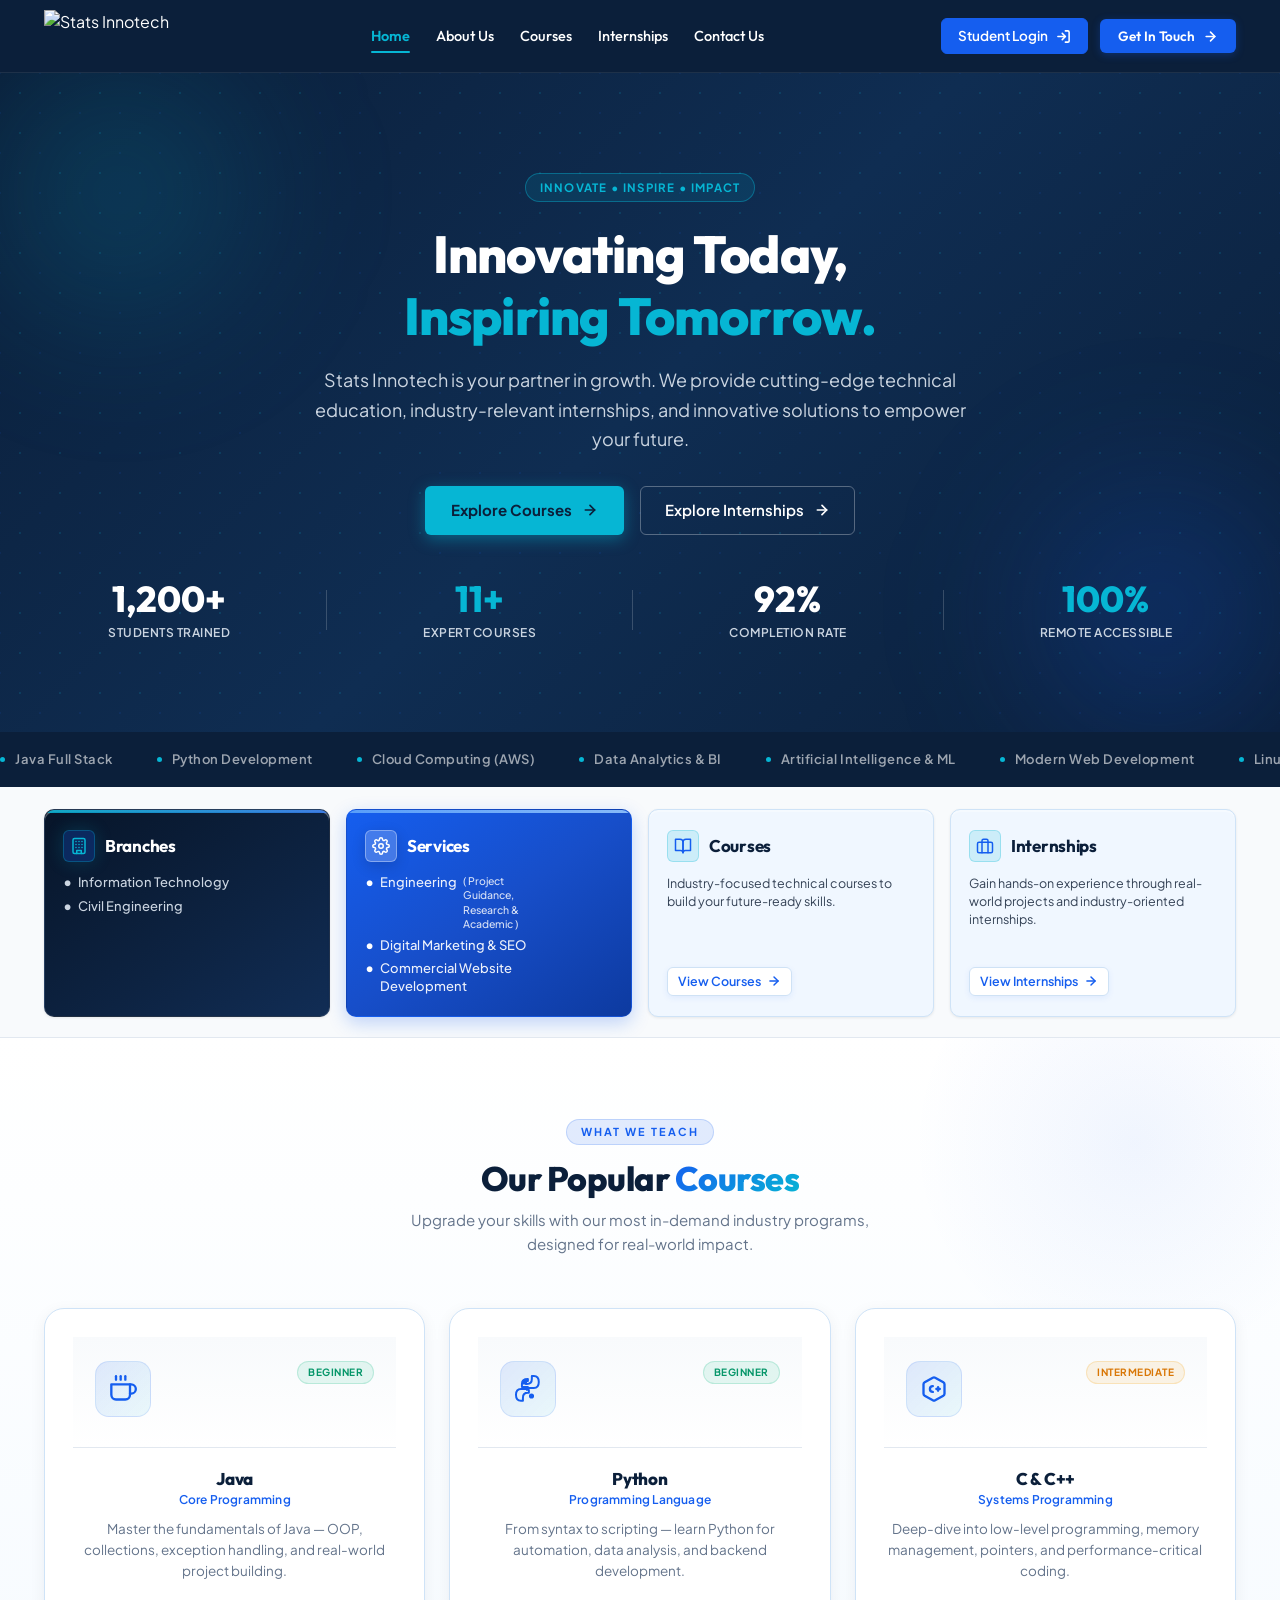
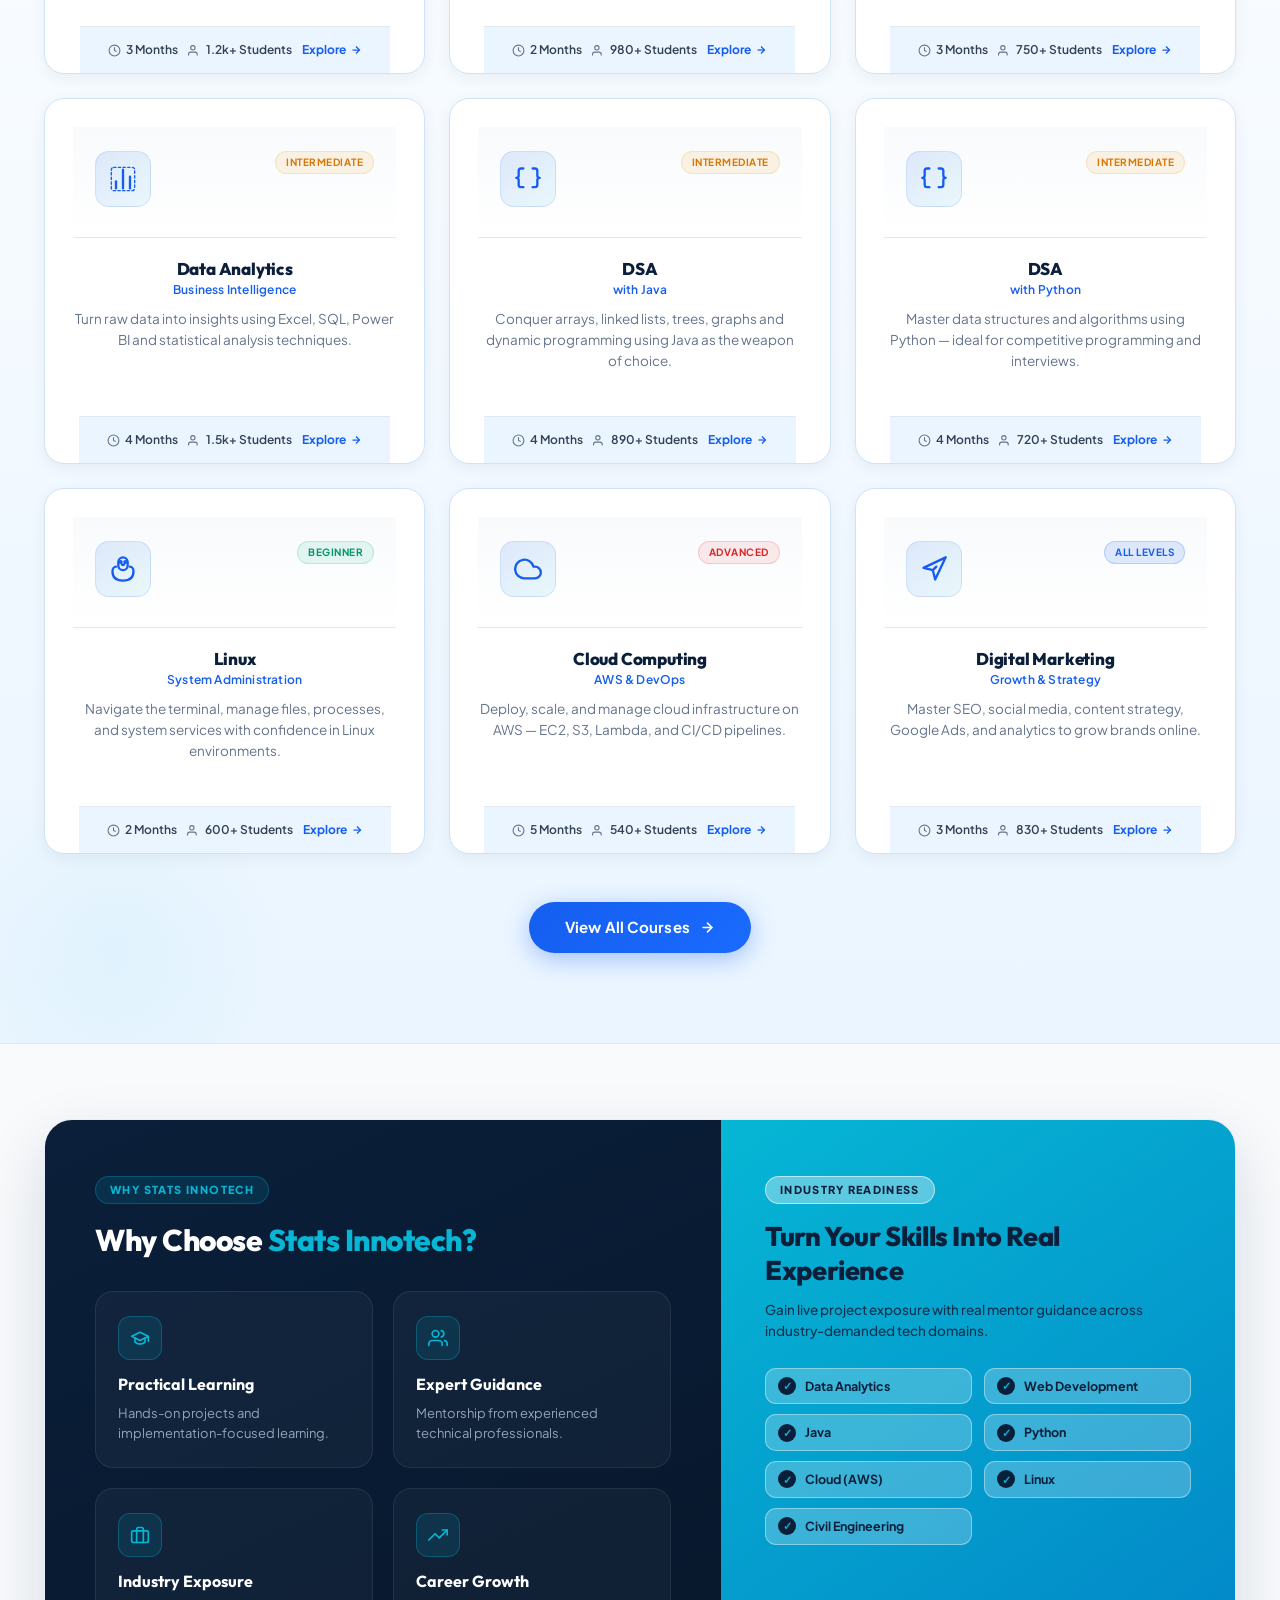
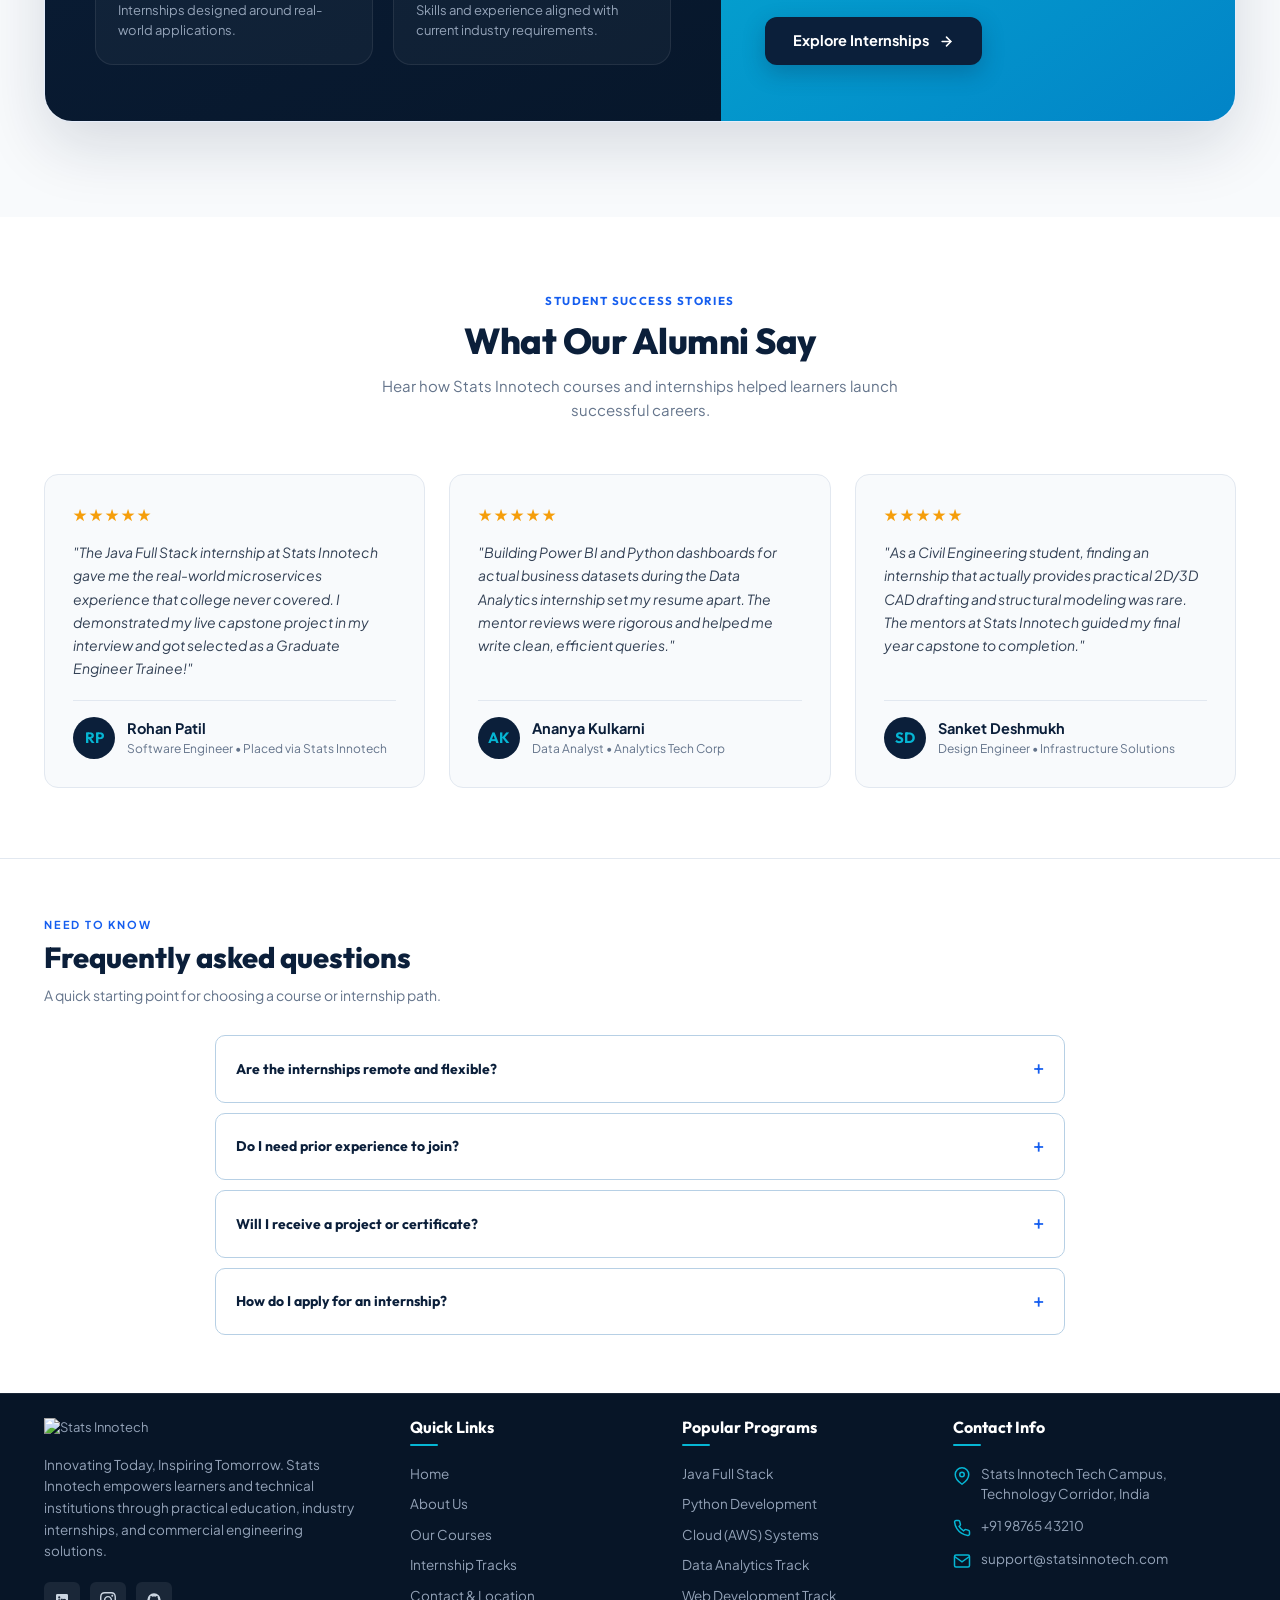
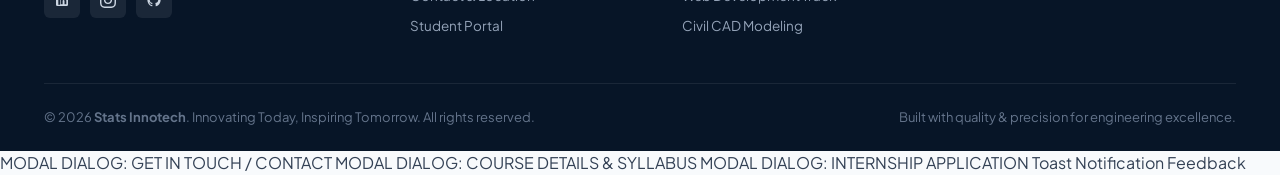
==== Index.html @ 476e39b8 "feat: enhance mobile compatibility, fluid typography, and responsive layout across all pages" ====
<!DOCTYPE html>
<html lang="en">

<head>
  <meta charset="UTF-8">
  <meta name="viewport" content="width=device-width, initial-scale=1.0">
  <title>Stats Innotech</title>
  <link href="https://fonts.googleapis.com" rel="preconnect" />
  <link crossorigin="" href="https://fonts.gstatic.com" rel="preconnect" />
  <link
    href="https://fonts.googleapis.com/css2?family=Outfit:wght@400;500;600;700;800&amp;family=Plus+Jakarta+Sans:wght@400;500;600;700&amp;display=swap"
    rel="stylesheet" />
  <link rel="stylesheet" href="styles.css" />
  <style>
    /* ==========================================================================
   STATS INNOTECH - DESIGN SYSTEM & STYLESHEET
   Brand Colors:
     - Navy: #0B1F3A
     - Primary Blue: #155EEF
     - Electric Cyan: #06B6D4
     - White / Ice: #FFFFFF / #EAF5FF
     - Slate: #334155 / #64748B / #94A3B8
   ========================================================================== */

    :root {
      --navy-primary: #0B1F3A;
      --navy-dark: #071527;
      --navy-light: #11294a;
      --navy-card: #0e2444;
      --blue-primary: #155EEF;
      --blue-hover: #104ecc;
      --blue-subtle: rgba(21, 94, 239, 0.12);
      --cyan-primary: #06B6D4;
      --cyan-glow: rgba(6, 182, 212, 0.35);
      --cyan-subtle: rgba(6, 182, 212, 0.1);
      --ice-bg: #EAF5FF;
      --ice-card: #F0F7FF;
      --ice-border: #CFE3F7;
      --white: #FFFFFF;
      --slate-dark: #334155;
      --slate-muted: #64748B;
      --slate-light: #94A3B8;
      --border-light: #E2E8F0;
      --radius-sm: 6px;
      --radius-md: 10px;
      --radius-lg: 14px;
      --radius-xl: 20px;
      --radius-pill: 9999px;
      --font-main: 'Outfit', -apple-system, BlinkMacSystemFont, 'Segoe UI', Roboto, sans-serif;
      --font-body: 'Plus Jakarta Sans', -apple-system, BlinkMacSystemFont, 'Segoe UI', Roboto, sans-serif;
      --transition-fast: 0.2s ease;
      --transition-normal: 0.3s cubic-bezier(0.4, 0, 0.2, 1);
      --shadow-sm: 0 1px 3px rgba(0, 0, 0, 0.08);
      --shadow-md: 0 4px 12px rgba(11, 31, 58, 0.08);
      --shadow-lg: 0 10px 25px -5px rgba(11, 31, 58, 0.12);
      --shadow-glow: 0 0 25px rgba(6, 182, 212, 0.25);
    }

    /* Reset & Base Setup */
    *,
    *::before,
    *::after {
      box-sizing: border-box;
      margin: 0;
      padding: 0;
    }

    html {
      scroll-behavior: smooth;
      font-size: 16px;
      overflow-x: clip;
      width: 100%;
      max-width: 100vw;
    }

    body {
      font-family: var(--font-body);
      background-color: #F8FAFC;
      color: var(--slate-dark);
      line-height: 1.5;
      -webkit-font-smoothing: antialiased;
      -moz-osx-font-smoothing: grayscale;
      overflow-x: clip;
      width: 100%;
      max-width: 100vw;
      -webkit-overflow-scrolling: touch;
    }

    /* Typography Utilities */
    h1,
    h2,
    h3,
    h4,
    h5,
    h6 {
      font-family: var(--font-main);
      font-weight: 700;
      color: var(--navy-primary);
      line-height: 1.2;
    }

    a {
      text-decoration: none;
      color: inherit;
      transition: var(--transition-fast);
    }

    ul {
      list-style: none;
    }

    button {
      font-family: var(--font-main);
      cursor: pointer;
      border: none;
      background: none;
      transition: var(--transition-normal);
    }

    /* Containers */
    .container {
      width: 100%;
      max-width: 1240px;
      margin: 0 auto;
      padding: 0 24px;
    }

    /* ==========================================================================
   HEADER / NAVBAR
   ========================================================================== */
    .site-header {
      position: sticky;
      top: 0;
      z-index: 1000;
      background-color: var(--navy-primary);
      border-bottom: 1px solid rgba(255, 255, 255, 0.08);
      backdrop-filter: none;
      padding: 10px 0;
      transition: var(--transition-normal);
    }

    .site-header.scrolled {
      background-color: var(--navy-primary);
      box-shadow: 0 4px 20px rgba(0, 0, 0, 0.25);
      padding: 8px 0;
    }

    .nav-container {
      display: flex;
      align-items: center;
      justify-content: space-between;
      gap: 20px;
    }

    /* Brand Logo */
    .brand-logo {
      display: flex;
      align-items: center;
      gap: 12px;
      text-decoration: none;
    }

    .brand-logo-image {
      display: block;
      width: 150px;
      height: 150px;
      max-height: 52px;
      object-fit: contain;
      object-position: left center;
      flex-shrink: 0;
    }

    `

    /* Nav Links */
    .nav-menu {
      display: flex;
      align-items: center;
      gap: 28px;
    }

    .nav-link {
      font-family: var(--font-main);
      font-size: 14.5px;
      font-weight: 500;
      color: #ffffff;
      position: relative;
      padding: 6px 0;
      transition: var(--transition-fast);
    }

    .nav-link:hover {
      color: var(--white);
    }

    .nav-link.active {
      color: var(--cyan-primary);
      font-weight: 600;
    }

    .nav-link.active::after {
      content: '';
      position: absolute;
      bottom: 0;
      left: 0;
      width: 100%;
      height: 2px;
      background: var(--cyan-primary);
      border-radius: var(--radius-pill);
    }

    /* Header CTA Button */
    .btn-header-cta {
      display: inline-flex;
      align-items: center;
      gap: 8px;
      background-color: var(--blue-primary);
      color: var(--white);
      font-size: 13.5px;
      font-weight: 600;
      padding: 8px 18px;
      border-radius: var(--radius-sm);
      transition: var(--transition-normal);
      box-shadow: 0 2px 8px rgba(21, 94, 239, 0.3);
    }

    .btn-header-cta:hover {
      background-color: var(--blue-hover);
      transform: translateY(-1px);
      box-shadow: 0 4px 14px rgba(21, 94, 239, 0.45);
    }

    .btn-header-login {
      display: inline-flex;
      align-items: center;
      gap: 8px;
      color: var(--white);
      border: 1px solid rgba(255, 255, 255, 0.28);
      font-size: 13.5px;
      font-weight: 600;
      padding: 7px 16px;
      border-radius: var(--radius-sm);
      transition: var(--transition-normal);
    }

    .btn-header-login:hover {
      background: rgba(255, 255, 255, 0.1);
      border-color: var(--cyan-primary);
      color: var(--cyan-primary);
    }

    /* Mobile Toggle */
    .mobile-nav-toggle {
      display: none;
      background: none;
      border: none;
      color: var(--white);
      cursor: pointer;
      padding: 6px;
    }

    /* ==========================================================================
   HERO SECTION
   ========================================================================== */
    .hero-section {
      position: relative;
      background-color: var(--navy-primary);
      background-image:
        radial-gradient(circle at 80% 40%, rgba(21, 94, 239, 0.18) 0%, transparent 60%),
        radial-gradient(circle at 20% 70%, rgba(6, 182, 212, 0.12) 0%, transparent 50%);
      padding: 40px 0 45px;
      overflow: hidden;
      border-bottom: 1px solid rgba(255, 255, 255, 0.05);
    }

    /* Cyber Circuit Background SVG overlay */
    .hero-circuit-bg {
      position: absolute;
      top: 0;
      left: 0;
      width: 100%;
      height: 100%;
      pointer-events: none;
      opacity: 0.35;
      background-image: radial-gradient(rgba(6, 182, 212, 0.2) 1px, transparent 1px), radial-gradient(rgba(21, 94, 239, 0.15) 1px, transparent 1px);
      background-size: 40px 40px;
      background-position: 0 0, 20px 20px;
    }

    .hero-grid {
      display: grid;
      grid-template-columns: 1.05fr 0.95fr;
      align-items: center;
      gap: 36px;
      position: relative;
      z-index: 2;
    }

    /* Left Hero Content */
    .hero-content {
      display: flex;
      flex-direction: column;
    }

    .hero-pill-badge {
      display: inline-flex;
      align-items: center;
      gap: 6px;
      padding: 5px 14px;
      border-radius: var(--radius-pill);
      background: rgba(6, 182, 212, 0.08);
      border: 1px solid rgba(6, 182, 212, 0.35);
      color: var(--cyan-primary);
      font-size: 11px;
      font-weight: 600;
      letter-spacing: 1.4px;
      margin-bottom: 20px;
      width: fit-content;
    }

    .hero-title {
      font-size: 46px;
      font-weight: 800;
      color: var(--white);
      line-height: 1.15;
      margin-bottom: 18px;
      letter-spacing: -0.5px;
    }

    .hero-title .text-cyan {
      color: var(--cyan-primary);
    }

    .hero-description {
      color: var(--slate-light);
      font-size: 15px;
      line-height: 1.6;
      max-width: 530px;
      margin-bottom: 28px;
    }

    /* Hero CTA Buttons */
    .hero-cta-group {
      display: flex;
      align-items: center;
      gap: 14px;
      margin-bottom: 34px;
      flex-wrap: wrap;
    }

    .btn-primary-hero {
      display: inline-flex;
      align-items: center;
      gap: 10px;
      background-color: var(--blue-primary);
      color: var(--white);
      font-size: 14.5px;
      font-weight: 600;
      padding: 12px 24px;
      border-radius: var(--radius-sm);
      transition: var(--transition-normal);
      box-shadow: 0 4px 14px rgba(21, 94, 239, 0.35);
    }

    .btn-primary-hero:hover {
      background-color: var(--blue-hover);
      transform: translateY(-2px);
      box-shadow: 0 6px 20px rgba(21, 94, 239, 0.5);
    }

    .btn-secondary-hero {
      display: inline-flex;
      align-items: center;
      gap: 10px;
      background: rgba(255, 255, 255, 0.03);
      color: var(--white);
      font-size: 14.5px;
      font-weight: 600;
      padding: 11px 22px;
      border-radius: var(--radius-sm);
      border: 1px solid rgba(255, 255, 255, 0.18);
      transition: var(--transition-normal);
    }

    .btn-secondary-hero:hover {
      background: rgba(255, 255, 255, 0.08);
      border-color: rgba(255, 255, 255, 0.35);
      transform: translateY(-2px);
    }

    /* Hero Quick Feature Badges */
    .hero-badges-row {
      display: flex;
      align-items: center;
      gap: 20px;
      flex-wrap: wrap;
    }

    /* ==========================================================================
   IMPACT METRICS
   ========================================================================== */
    .impact-section {
      position: relative;
      z-index: 3;
      margin-top: -1px;
      padding: 24px 0;
      background: var(--white);
      border-bottom: 1px solid var(--border-light);
      box-shadow: 0 8px 22px rgba(11, 31, 58, 0.06);
    }

    .impact-grid {
      display: grid;
      grid-template-columns: repeat(5, 1fr);
      gap: 14px;
    }

    .impact-item {
      min-height: 76px;
      padding: 4px 22px;
      display: flex;
      flex-direction: column;
      align-items: center;
      justify-content: center;
      border: 1px solid #B7D0E5;
      border-top: 3px solid var(--cyan-primary);
      border-radius: var(--radius-md);
      background: linear-gradient(145deg, var(--white), #F5FAFF);
      text-align: center;
      box-shadow: 0 3px 8px rgba(11, 31, 58, 0.06);
      transition: transform var(--transition-fast), border-color var(--transition-fast), box-shadow var(--transition-fast);
    }

    .impact-item:hover,
    .impact-item:focus-within {
      border-color: var(--blue-primary);
      transform: translateY(-4px);
      box-shadow: 0 10px 20px rgba(21, 94, 239, 0.16);
    }

    .impact-value {
      display: block;
      color: var(--navy-primary);
      font-family: var(--font-main);
      font-size: 27px;
      font-weight: 800;
      line-height: 1.1;
    }

    .impact-value .plus {
      color: var(--cyan-primary);
    }

    .impact-label {
      display: block;
      margin-top: 6px;
      color: var(--slate-muted);
      font-size: 11px;
      font-weight: 600;
      line-height: 1.3;
    }

    .hero-badge-item {
      display: flex;
      align-items: center;
      gap: 10px;
    }

    .hero-badge-icon {
      width: 34px;
      height: 34px;
      border-radius: 50%;
      background: rgba(21, 94, 239, 0.15);
      border: 1px solid rgba(6, 182, 212, 0.3);
      display: flex;
      align-items: center;
      justify-content: center;
      color: var(--cyan-primary);
      flex-shrink: 0;
    }

    .hero-badge-text {
      font-size: 12.5px;
      font-weight: 500;
      color: #E2E8F0;
      line-height: 1.25;
      max-width: 105px;
    }

    /* Right Hero Visual */
    .hero-visual-wrapper {
      position: relative;
      display: flex;
      justify-content: center;
      align-items: center;
    }

    .hero-visual-container {
      position: relative;
      width: 100%;
      max-width: 540px;
      border-radius: var(--radius-lg);
      overflow: hidden;
      box-shadow: 0 15px 35px rgba(0, 0, 0, 0.45);
    }

    .hero-image {
      width: 100%;
      height: auto;
      display: block;
      object-fit: cover;
      transition: transform 0.5s ease;
    }

    .hero-visual-container:hover .hero-image {
      transform: scale(1.02);
    }

    .hero-visual-glow {
      position: absolute;
      top: 50%;
      right: 10%;
      width: 350px;
      height: 350px;
      background: radial-gradient(circle, rgba(21, 94, 239, 0.25) 0%, rgba(6, 182, 212, 0.15) 50%, transparent 70%);
      filter: blur(40px);
      pointer-events: none;
      z-index: 1;
    }

    /* ==========================================================================
   FOUR FEATURE CARDS GRID (DIRECTLY BELOW HERO)
   ========================================================================== */
    .feature-cards-section {
      padding: 30px 0 20px;
      position: relative;
      margin-top: -8px;
    }

    .feature-cards-grid {
      display: grid;
      grid-template-columns: repeat(4, 1fr);
      gap: 16px;
    }

    /* Base Card Style */
    .feature-card {
      border-radius: var(--radius-md);
      padding: 20px 18px;
      display: flex;
      flex-direction: column;
      justify-content: space-between;
      min-height: 165px;
      position: relative;
      overflow: hidden;
      transition: var(--transition-normal);
      border: 1px solid rgba(21, 94, 239, 0.22);
      box-shadow: var(--shadow-sm), inset 0 2px 0 rgba(255, 255, 255, 0.32);
    }

    .feature-card:hover {
      transform: translateY(-4px);
      box-shadow: var(--shadow-lg);
    }

    /* Card 1: Branches (Dark Navy) */
    .card-branches {
      background-color: var(--navy-primary);
      border: 1px solid rgba(255, 255, 255, 0.1);
      color: var(--white);
    }

    .card-branches .card-header-icon {
      background: rgba(21, 94, 239, 0.25);
      color: var(--cyan-primary);
      border: 1px solid rgba(6, 182, 212, 0.3);
    }

    .card-branches-bg-art {
      position: absolute;
      right: 0;
      bottom: 0;
      width: 100px;
      height: 120px;
      pointer-events: none;
      opacity: 0.55;
      background-repeat: no-repeat;
      background-position: right bottom;
      background-size: contain;
    }

    /* Card 2: Services (Vibrant Blue) */
    .card-services {
      background-color: var(--blue-primary);
      color: var(--white);
      box-shadow: 0 6px 18px rgba(21, 94, 239, 0.25);
    }

    .card-services .card-header-icon {
      background: rgba(255, 255, 255, 0.2);
      color: var(--white);
    }

    .card-services-bg-art {
      position: absolute;
      right: -5px;
      bottom: -5px;
      width: 110px;
      height: 105px;
      pointer-events: none;
      opacity: 0.9;
      background-repeat: no-repeat;
      background-position: right bottom;
      background-size: contain;
    }

    /* Card 3 & 4: Courses & Internships (Ice Blue) */
    .card-light {
      background-color: var(--ice-card);
      border: 1px solid var(--ice-border);
      color: var(--navy-primary);
    }

    .card-light .card-header-icon {
      background: rgba(6, 182, 212, 0.15);
      color: var(--blue-primary);
      border: 1px solid rgba(6, 182, 212, 0.25);
    }

    /* Common Card Header */
    .card-header-row {
      display: flex;
      align-items: center;
      gap: 10px;
      margin-bottom: 12px;
    }

    .card-header-icon {
      width: 32px;
      height: 32px;
      border-radius: var(--radius-sm);
      display: flex;
      align-items: center;
      justify-content: center;
      flex-shrink: 0;
    }

    .card-title {
      font-size: 17px;
      font-weight: 700;
      line-height: 1.2;
    }

    .card-branches .card-title,
    .card-services .card-title {
      color: var(--white);
    }

    .card-light .card-title {
      color: var(--navy-primary);
    }

    /* Card Content / Lists */
    .card-bullet-list {
      display: flex;
      flex-direction: column;
      gap: 6px;
      font-size: 12px;
      line-height: 1.35;
      position: relative;
      z-index: 2;
    }

    .card-bullet-list li {
      display: flex;
      align-items: flex-start;
      gap: 6px;
    }

    .card-bullet-list li::before {
      content: '•';
      font-size: 14px;
      color: inherit;
      line-height: 1;
    }

    .card-services .card-bullet-list {
      max-width: 170px;
    }

    .card-description {
      font-size: 12.5px;
      line-height: 1.45;
      color: var(--slate-dark);
      margin-bottom: 14px;
    }

    /* Card Action Links */
    .card-action-btn {
      display: inline-flex;
      align-items: center;
      gap: 6px;
      font-size: 12.5px;
      font-weight: 600;
      color: var(--blue-primary);
      padding: 4px 10px;
      border: 1px solid rgba(21, 94, 239, 0.25);
      border-radius: var(--radius-sm);
      background: rgba(255, 255, 255, 0.6);
      width: fit-content;
      transition: var(--transition-fast);
    }

    .card-action-btn:hover {
      background: var(--blue-primary);
      color: var(--white);
      border-color: var(--blue-primary);
      gap: 9px;
    }

    /* ==========================================================================
   OUR POPULAR COURSES SECTION — PREMIUM REDESIGN
   ========================================================================== */
    .courses-section {
      padding: 80px 0 90px;
      background: linear-gradient(180deg, var(--white) 0%, var(--ice-bg) 100%);
      border-top: 1px solid var(--border-light);
      border-bottom: 1px solid var(--border-light);
      position: relative;
      overflow: hidden;
    }

    .courses-section::before {
      content: '';
      position: absolute;
      top: -120px;
      right: -80px;
      width: 450px;
      height: 450px;
      background: radial-gradient(circle, rgba(21, 94, 239, 0.06) 0%, transparent 70%);
      pointer-events: none;
    }

    .courses-section::after {
      content: '';
      position: absolute;
      bottom: -80px;
      left: -60px;
      width: 350px;
      height: 350px;
      background: radial-gradient(circle, rgba(6, 182, 212, 0.05) 0%, transparent 70%);
      pointer-events: none;
    }

    .section-header-centered {
      text-align: center;
      margin-bottom: 52px;
    }

    .section-eyebrow {
      display: inline-block;
      font-size: 11px;
      font-weight: 700;
      letter-spacing: 2px;
      text-transform: uppercase;
      color: var(--blue-primary);
      background: var(--blue-subtle);
      border: 1px solid rgba(21, 94, 239, 0.18);
      border-radius: var(--radius-pill);
      padding: 4px 14px;
      margin-bottom: 14px;
    }

    .section-title-with-lines {
      display: block;
      font-size: 34px;
      font-weight: 800;
      color: var(--navy-primary);
      letter-spacing: -0.5px;
      line-height: 1.15;
      margin-bottom: 10px;
    }

    .section-title-with-lines .title-accent {
      background: linear-gradient(135deg, var(--blue-primary), var(--cyan-primary));
      -webkit-background-clip: text;
      -webkit-text-fill-color: transparent;
      background-clip: text;
    }

    .section-subtitle {
      font-size: 15px;
      color: var(--slate-muted);
      margin-top: 0;
      max-width: 520px;
      margin-left: auto;
      margin-right: auto;
      line-height: 1.6;
    }

    /* Premium 3-column Courses Grid */
    .courses-grid {
      display: grid;
      grid-template-columns: repeat(3, 1fr);
      gap: 24px;
      margin-bottom: 48px;
      position: relative;
      z-index: 1;
    }

    .course-card {
      background: var(--white);
      border: 1px solid var(--ice-border);
      border-radius: var(--radius-xl);
      padding: 0;
      display: flex;
      flex-direction: column;
      min-height: 280px;
      transition: transform 0.3s cubic-bezier(0.34, 1.56, 0.64, 1), box-shadow 0.3s ease, border-color 0.3s ease;
      cursor: pointer;
      box-shadow: 0 4px 16px rgba(11, 31, 58, 0.06);
      overflow: hidden;
      position: relative;
    }

    /* Top accent gradient bar */
    .course-card::before {
      content: '';
      position: absolute;
      top: 0;
      left: 0;
      right: 0;
      height: 3px;
      background: linear-gradient(90deg, var(--blue-primary), var(--cyan-primary));
      opacity: 0;
      transition: opacity 0.3s ease;
    }

    .course-card:hover::before {
      opacity: 1;
    }

    .course-card:hover {
      border-color: rgba(21, 94, 239, 0.25);
      box-shadow: 0 20px 48px rgba(21, 94, 239, 0.14), 0 6px 16px rgba(11, 31, 58, 0.08);
      transform: translateY(-8px);
    }

    /* Card inner body */
    .course-card-body {
      padding: 28px 28px 24px;
      display: flex;
      flex-direction: column;
      flex: 1;
    }

    /* Card top row: icon + badge */
    .course-card-top {
      display: flex;
      align-items: flex-start;
      justify-content: space-between;
      margin-bottom: 20px;
    }

    .course-icon-wrap {
      width: 56px;
      height: 56px;
      border-radius: 14px;
      background: linear-gradient(135deg, var(--blue-subtle), rgba(6, 182, 212, 0.08));
      border: 1px solid rgba(21, 94, 239, 0.12);
      display: flex;
      align-items: center;
      justify-content: center;
      color: var(--blue-primary);
      flex-shrink: 0;
      transition: transform 0.3s ease, background 0.3s ease;
    }

    .course-card:hover .course-icon-wrap {
      transform: scale(1.08) rotate(-4deg);
      background: linear-gradient(135deg, rgba(21, 94, 239, 0.18), rgba(6, 182, 212, 0.14));
      color: var(--blue-primary);
    }

    .course-level-badge {
      display: inline-block;
      font-size: 10px;
      font-weight: 700;
      letter-spacing: 0.5px;
      text-transform: uppercase;
      padding: 3px 10px;
      border-radius: var(--radius-pill);
    }

    .badge-beginner {
      background: rgba(16, 185, 129, 0.1);
      color: #059669;
      border: 1px solid rgba(16, 185, 129, 0.2);
    }

    .badge-intermediate {
      background: rgba(245, 158, 11, 0.1);
      color: #d97706;
      border: 1px solid rgba(245, 158, 11, 0.2);
    }

    .badge-advanced {
      background: rgba(239, 68, 68, 0.1);
      color: #dc2626;
      border: 1px solid rgba(239, 68, 68, 0.2);
    }

    .badge-all {
      background: var(--blue-subtle);
      color: var(--blue-primary);
      border: 1px solid rgba(21, 94, 239, 0.2);
    }

    .course-name {
      font-size: 17px;
      font-weight: 800;
      color: var(--navy-primary);
      line-height: 1.25;
      margin-bottom: 2px;
    }

    .course-subname {
      font-size: 12px;
      font-weight: 600;
      color: var(--blue-primary);
      margin-bottom: 10px;
      letter-spacing: 0.2px;
    }

    .course-desc {
      font-size: 13.5px;
      color: var(--slate-muted);
      line-height: 1.55;
      flex: 1;
      margin-bottom: 20px;
    }

    /* Card footer stats */
    .course-card-footer {
      display: flex;
      align-items: center;
      justify-content: space-between;
      padding: 14px 28px;
      background: var(--ice-bg);
      border-top: 1px solid var(--border-light);
    }

    .course-stat {
      display: flex;
      align-items: center;
      gap: 5px;
      font-size: 12px;
      font-weight: 600;
      color: var(--slate-dark);
    }

    .course-stat svg {
      color: var(--slate-muted);
    }

    .course-enroll-link {
      font-size: 12px;
      font-weight: 700;
      color: var(--blue-primary);
      display: flex;
      align-items: center;
      gap: 4px;
      transition: gap 0.2s ease;
    }

    .course-card:hover .course-enroll-link {
      gap: 8px;
    }

    /* View All Courses CTA */
    .courses-cta-container {
      display: flex;
      justify-content: center;
      position: relative;
      z-index: 1;
    }

    .btn-pill-courses {
      display: inline-flex;
      align-items: center;
      gap: 10px;
      background: linear-gradient(135deg, var(--blue-primary), #1a6bff);
      color: var(--white);
      font-size: 15px;
      font-weight: 700;
      padding: 14px 36px;
      border-radius: var(--radius-pill);
      transition: var(--transition-normal);
      box-shadow: 0 6px 24px rgba(21, 94, 239, 0.35);
      letter-spacing: 0.1px;
    }

    .btn-pill-courses:hover {
      background: linear-gradient(135deg, var(--blue-hover), var(--blue-primary));
      transform: translateY(-3px);
      box-shadow: 0 10px 32px rgba(21, 94, 239, 0.5);
      gap: 16px;
    }

    /* ==========================================================================
   SPLIT BOTTOM BANNER
   Left (Why Choose) + Right (Real Experience)
   ========================================================================== */
    .split-banner-section {
      padding: 75px 0 95px;
      background: #F8FAFC;
    }

    .split-banner-container {
      display: grid;
      grid-template-columns: 1.25fr 0.95fr;
      border-radius: 28px;
      overflow: hidden;
      box-shadow: 0 24px 64px rgba(11, 31, 58, 0.14);
      border: 1px solid rgba(21, 94, 239, 0.08);
    }

    /* Left Panel: Why Choose */
    .split-panel-navy {
      background: linear-gradient(155deg, #0B1F3A 0%, #07172B 100%);
      padding: 56px 50px;
      color: var(--white);
      display: flex;
      flex-direction: column;
      justify-content: center;
      position: relative;
    }

    .split-eyebrow {
      display: inline-flex;
      align-items: center;
      gap: 6px;
      font-size: 11px;
      font-weight: 800;
      letter-spacing: 1.4px;
      text-transform: uppercase;
      color: var(--cyan-primary);
      background: rgba(6, 182, 212, 0.12);
      border: 1px solid rgba(6, 182, 212, 0.28);
      padding: 5px 14px;
      border-radius: 999px;
      width: fit-content;
      margin-bottom: 18px;
    }

    .split-panel-title {
      font-size: 30px;
      font-weight: 800;
      color: var(--white);
      margin-bottom: 32px;
      line-height: 1.22;
      letter-spacing: -0.5px;
    }

    .split-panel-title .text-cyan {
      color: var(--cyan-primary);
    }

    .why-choose-grid {
      display: grid;
      grid-template-columns: repeat(2, 1fr);
      gap: 20px;
    }

    .why-item {
      display: flex;
      flex-direction: column;
      background: rgba(255, 255, 255, 0.035);
      border: 1px solid rgba(255, 255, 255, 0.08);
      border-radius: 18px;
      padding: 24px 22px;
      transition: all 0.3s cubic-bezier(0.16, 1, 0.3, 1);
    }

    .why-item:hover {
      background: rgba(255, 255, 255, 0.065);
      border-color: rgba(6, 182, 212, 0.4);
      transform: translateY(-3px);
      box-shadow: 0 12px 28px rgba(0, 0, 0, 0.28);
    }

    .why-item-icon {
      width: 44px;
      height: 44px;
      border-radius: 12px;
      background: rgba(6, 182, 212, 0.12);
      border: 1px solid rgba(6, 182, 212, 0.3);
      display: flex;
      align-items: center;
      justify-content: center;
      color: var(--cyan-primary);
      margin-bottom: 14px;
      transition: transform 0.3s ease, background 0.3s ease;
    }

    .why-item:hover .why-item-icon {
      transform: scale(1.08);
      background: rgba(6, 182, 212, 0.22);
    }

    .why-item-title {
      font-size: 16px;
      font-weight: 700;
      color: var(--white);
      margin-bottom: 8px;
      line-height: 1.3;
    }

    .why-item-desc {
      font-size: 13px;
      line-height: 1.55;
      color: #94A3B8;
      margin: 0;
    }

    /* Right Panel: Turn Skills */
    .split-panel-cyan {
      background: linear-gradient(145deg, #06B6D4 0%, #0284C7 100%);
      padding: 56px 44px;
      color: var(--navy-primary);
      display: flex;
      flex-direction: column;
      justify-content: space-between;
      position: relative;
    }

    .cyan-panel-badge {
      display: inline-flex;
      align-items: center;
      font-size: 11px;
      font-weight: 800;
      letter-spacing: 1.3px;
      text-transform: uppercase;
      color: var(--navy-primary);
      background: rgba(255, 255, 255, 0.35);
      border: 1px solid rgba(255, 255, 255, 0.55);
      padding: 5px 14px;
      border-radius: 999px;
      width: fit-content;
      margin-bottom: 16px;
    }

    .cyan-panel-title {
      font-size: 27px;
      font-weight: 800;
      color: var(--navy-primary);
      margin-bottom: 12px;
      line-height: 1.25;
      letter-spacing: -0.4px;
    }

    .cyan-panel-subtitle {
      font-size: 13.5px;
      line-height: 1.55;
      color: rgba(11, 31, 58, 0.85);
      margin-bottom: 26px;
      font-weight: 500;
    }

    .checklist-grid {
      display: grid;
      grid-template-columns: 1fr 1fr;
      gap: 10px 12px;
      margin-bottom: 32px;
    }

    .checklist-item {
      display: flex;
      align-items: center;
      gap: 9px;
      background: rgba(255, 255, 255, 0.22);
      border: 1px solid rgba(255, 255, 255, 0.38);
      border-radius: 11px;
      padding: 8px 12px;
      font-size: 12.5px;
      font-weight: 700;
      color: var(--navy-primary);
      transition: all 0.2s ease;
    }

    .checklist-item:hover {
      background: rgba(255, 255, 255, 0.38);
      transform: translateX(3px);
    }

    .check-icon {
      width: 18px;
      height: 18px;
      background: var(--navy-primary);
      color: var(--cyan-primary);
      border-radius: 50%;
      display: flex;
      align-items: center;
      justify-content: center;
      font-size: 10.5px;
      font-weight: 900;
      flex-shrink: 0;
    }

    .btn-dark-cta {
      display: inline-flex;
      align-items: center;
      justify-content: center;
      gap: 10px;
      background-color: var(--navy-primary);
      color: var(--white);
      font-size: 14.5px;
      font-weight: 700;
      padding: 13px 28px;
      border-radius: 12px;
      width: fit-content;
      transition: var(--transition-normal);
      box-shadow: 0 8px 22px rgba(11, 31, 58, 0.25);
    }

    .btn-dark-cta:hover {
      background-color: var(--navy-dark);
      transform: translateY(-2px);
      box-shadow: 0 12px 30px rgba(11, 31, 58, 0.38);
      gap: 14px;
    }

    @media (max-width: 980px) {
      .split-banner-container {
        grid-template-columns: 1fr;
      }

      .split-panel-navy,
      .split-panel-cyan {
        padding: 44px 32px;
      }
    }

    @media (max-width: 600px) {
      .why-choose-grid {
        grid-template-columns: 1fr;
      }

      .checklist-grid {
        grid-template-columns: 1fr;
      }

      .split-panel-navy,
      .split-panel-cyan {
        padding: 36px 20px;
      }

      .split-panel-title {
        font-size: 24px;
      }

      .cyan-panel-title {
        font-size: 22px;
      }
    }

    .footer-brand {
      display: flex;
      align-items: center;
    }

    .footer-logo {
      display: block;
      width: 190px;
      height: auto;
      max-height: 48px;
      object-fit: contain;
    }

    /* ==========================================================================
   FOOTER
   ========================================================================== */
    .site-footer {
      background-color: var(--navy-dark);
      color: var(--slate-light);
      padding: 24px 0;
      border-top: 1px solid rgba(255, 255, 255, 0.08);
      font-size: 13px;
    }

    .footer-container {
      display: flex;
      align-items: center;
      justify-content: space-between;
      flex-wrap: wrap;
      gap: 16px;
    }

    .footer-links {
      display: flex;
      gap: 20px;
    }

    .footer-links a:hover {
      color: var(--cyan-primary);
    }

    /* ==========================================================================
   MODAL DIALOGS (GET IN TOUCH, COURSE DETAILS, SERVICES, INTERNSHIPS)
   ========================================================================== */
    .modal-overlay {
      position: fixed;
      top: 0;
      left: 0;
      width: 100vw;
      height: 100vh;
      background: rgba(11, 31, 58, 0.8);
      backdrop-filter: blur(8px);
      z-index: 2000;
      display: flex;
      align-items: center;
      justify-content: center;
      padding: 20px;
      opacity: 0;
      pointer-events: none;
      transition: opacity var(--transition-normal);
    }

    .modal-overlay.active {
      opacity: 1;
      pointer-events: auto;
    }

    .modal-card {
      background: var(--white);
      width: 100%;
      max-width: 520px;
      border-radius: var(--radius-lg);
      box-shadow: 0 20px 40px rgba(0, 0, 0, 0.3);
      overflow: hidden;
      transform: translateY(20px) scale(0.96);
      transition: transform var(--transition-normal);
      position: relative;
      max-height: 90vh;
      display: flex;
      flex-direction: column;
    }

    .modal-overlay.active .modal-card {
      transform: translateY(0) scale(1);
    }

    .modal-header {
      background: var(--navy-primary);
      color: var(--white);
      padding: 18px 24px;
      display: flex;
      align-items: center;
      justify-content: space-between;
    }

    .modal-title {
      color: var(--white);
      font-size: 18px;
      font-weight: 700;
    }

    .modal-close-btn {
      background: rgba(255, 255, 255, 0.1);
      color: var(--white);
      border-radius: 50%;
      width: 30px;
      height: 30px;
      display: flex;
      align-items: center;
      justify-content: center;
      font-size: 18px;
      line-height: 1;
      transition: var(--transition-fast);
    }

    .modal-close-btn:hover {
      background: rgba(255, 255, 255, 0.25);
    }

    .modal-body {
      padding: 24px;
      overflow-y: auto;
    }

    /* All Courses modal */
    .all-courses-grid {
      display: grid;
      grid-template-columns: repeat(2, minmax(0, 1fr));
      gap: 12px;
    }

    .all-course-item {
      width: 100%;
      text-align: left;
      padding: 14px 16px;
      border: 1px solid var(--ice-border);
      border-radius: var(--radius-md);
      background: var(--ice-card);
      color: var(--navy-primary);
      font-family: var(--font-main);
      font-size: 14px;
      font-weight: 600;
      transition: var(--transition-normal);
    }

    .all-course-item:hover {
      background: var(--blue-primary);
      border-color: var(--blue-primary);
      color: var(--white);
      transform: translateY(-2px);
    }

    .all-course-item small {
      display: block;
      margin-top: 3px;
      font-family: var(--font-body);
      font-size: 11px;
      font-weight: 500;
      opacity: 0.7;
    }

    @media (max-width: 560px) {
      .all-courses-grid {
        grid-template-columns: 1fr;
      }
    }

    /* Form Styles inside modal */
    .form-group {
      margin-bottom: 16px;
    }

    .form-label {
      display: block;
      font-size: 13px;
      font-weight: 600;
      color: var(--slate-dark);
      margin-bottom: 6px;
    }

    .form-input,
    .form-select,
    .form-textarea {
      width: 100%;
      padding: 10px 14px;
      font-family: var(--font-body);
      font-size: 14px;
      border: 1px solid var(--border-light);
      border-radius: var(--radius-sm);
      background-color: #F8FAFC;
      color: var(--navy-primary);
      transition: var(--transition-fast);
    }

    .form-input:focus,
    .form-select:focus,
    .form-textarea:focus {
      outline: none;
      border-color: var(--blue-primary);
      background-color: var(--white);
      box-shadow: 0 0 0 3px rgba(21, 94, 239, 0.15);
    }

    .form-submit-btn {
      width: 100%;
      padding: 12px;
      background-color: var(--blue-primary);
      color: var(--white);
      font-size: 15px;
      font-weight: 600;
      border-radius: var(--radius-sm);
      display: flex;
      align-items: center;
      justify-content: center;
      gap: 8px;
      transition: var(--transition-normal);
      margin-top: 8px;
    }

    .form-submit-btn:hover {
      background-color: var(--blue-hover);
      box-shadow: 0 4px 12px rgba(21, 94, 239, 0.35);
    }

    /* Toast Notification */
    .toast-notification {
      position: fixed;
      bottom: 24px;
      right: 24px;
      background-color: var(--navy-primary);
      color: var(--white);
      padding: 14px 22px;
      border-radius: var(--radius-md);
      border-left: 4px solid var(--cyan-primary);
      box-shadow: 0 10px 25px rgba(0, 0, 0, 0.3);
      font-size: 14px;
      font-weight: 500;
      display: flex;
      align-items: center;
      gap: 10px;
      z-index: 3000;
      transform: translateY(100px);
      opacity: 0;
      transition: var(--transition-normal);
    }

    .toast-notification.active {
      transform: translateY(0);
      opacity: 1;
    }

    /* ==========================================================================
  FAQ
  ========================================================================== */
    .home-content-section {
      padding: 58px 0;
      background: var(--white);
      border-top: 1px solid var(--border-light);
    }

    .home-content-section.alt {
      background: var(--ice-bg);
    }

    .home-section-heading {
      max-width: 650px;
      margin-bottom: 28px;
    }

    .home-section-kicker {
      display: block;
      margin-bottom: 8px;
      color: var(--blue-primary);
      font-size: 11px;
      font-weight: 700;
      letter-spacing: 1.8px;
    }

    .home-section-title {
      margin-bottom: 8px;
      font-size: 29px;
      font-weight: 800;
    }

    .home-section-description {
      color: var(--slate-muted);
      font-size: 14px;
      line-height: 1.65;
    }

    .faq-list {
      display: grid;
      gap: 10px;
      max-width: 850px;
    }

    .faq-item {
      border: 1px solid #B7D0E5;
      border-radius: var(--radius-md);
      background: var(--white);
      overflow: hidden;
    }

    .faq-item summary {
      display: flex;
      align-items: center;
      justify-content: space-between;
      gap: 16px;
      padding: 17px 20px;
      color: var(--navy-primary);
      cursor: pointer;
      font-family: var(--font-main);
      font-size: 14px;
      font-weight: 700;
      list-style: none;
    }

    .faq-item summary::-webkit-details-marker {
      display: none;
    }

    .faq-item summary::after {
      content: '+';
      color: var(--blue-primary);
      font-size: 21px;
      font-weight: 400;
    }

    .faq-item[open] summary::after {
      content: '-';
    }

    .faq-answer {
      padding: 0 20px 18px;
      color: var(--slate-muted);
      font-size: 12.5px;
      line-height: 1.65;
    }

    /* ==========================================================================
   RESPONSIVE STYLES
   ========================================================================== */
    @media (max-width: 1080px) {
      .impact-grid {
        grid-template-columns: repeat(3, 1fr);
        row-gap: 18px;
      }

      .courses-grid {
        grid-template-columns: repeat(5, 1fr);
      }

      .feature-cards-grid {
        grid-template-columns: repeat(2, 1fr);
      }

      /* split banner stacks at 960px */

      .why-choose-grid {
        grid-template-columns: repeat(2, 1fr);
      }
    }

    @media (max-width: 900px) {
      .brand-logo-image {
        width: 165px;
        max-height: 40px;
      }

      .nav-menu {
        display: none;
        position: fixed;
        top: 70px;
        left: 0;
        right: 0;
        width: 100%;
        max-height: calc(100dvh - 70px);
        background: rgba(11, 31, 58, 0.98);
        backdrop-filter: blur(16px);
        -webkit-backdrop-filter: blur(16px);
        flex-direction: column;
        padding: 20px 20px 32px;
        gap: 10px;
        border-bottom: 1px solid rgba(255, 255, 255, 0.12);
        box-shadow: 0 20px 40px rgba(0, 0, 0, 0.5);
        z-index: 9999;
        overflow-y: auto;
        -webkit-overflow-scrolling: touch;
      }

      .nav-menu.mobile-open {
        display: flex;
        animation: mobileNavSlide 0.22s ease-out forwards;
      }

      @keyframes mobileNavSlide {
        from {
          opacity: 0;
          transform: translateY(-8px);
        }
        to {
          opacity: 1;
          transform: translateY(0);
        }
      }

      .nav-menu .nav-link {
        font-size: 15.5px;
        padding: 12px 16px;
        border-radius: var(--radius-md);
        background: rgba(255, 255, 255, 0.04);
        border: 1px solid rgba(255, 255, 255, 0.07);
        color: #F1F5F9;
        display: flex;
        align-items: center;
        justify-content: space-between;
      }

      .nav-menu .nav-link:hover,
      .nav-menu .nav-link.active {
        background: rgba(6, 182, 212, 0.12);
        border-color: var(--cyan-primary);
        color: var(--cyan-primary);
      }

      .mobile-nav-toggle {
        display: inline-flex;
        align-items: center;
        justify-content: center;
        width: 40px;
        height: 40px;
        padding: 8px;
        border-radius: var(--radius-sm);
        color: var(--white);
        background: rgba(255, 255, 255, 0.08);
        border: 1px solid rgba(255, 255, 255, 0.15);
        cursor: pointer;
      }

      .hero-grid {
        grid-template-columns: 1fr;
        text-align: center;
      }

      .hero-content {
        align-items: center;
      }

      .hero-pill-badge {
        margin: 0 auto 16px;
      }

      .hero-description {
        margin: 0 auto 24px;
      }

      .hero-cta-group {
        justify-content: center;
      }

      .hero-badges-row {
        justify-content: center;
      }

      .hero-title {
        font-size: 36px;
      }

      .courses-grid {
        grid-template-columns: repeat(2, 1fr);
      }
    }

    @media (max-width: 680px) {
      .courses-grid,
      .home-courses-grid {
        grid-template-columns: 1fr !important;
      }

      .feature-cards-grid {
        grid-template-columns: 1fr !important;
      }

      .impact-grid {
        grid-template-columns: repeat(2, 1fr);
      }

      .impact-item {
        padding: 4px 10px;
      }

      .why-choose-grid {
        grid-template-columns: 1fr;
      }

      .hero-title {
        font-size: clamp(24px, 6vw, 32px);
      }

      .nav-actions .btn-header-cta {
        display: none;
      }
    }

    @media (max-width: 480px) {
      .brand-logo-image {
        width: 130px !important;
        max-height: 32px !important;
      }

      .nav-actions {
        gap: 8px;
      }

      .btn-header-login {
        padding: 6px 11px !important;
        font-size: 12px !important;
        gap: 5px;
      }

      .btn-header-login svg {
        width: 13px;
        height: 13px;
      }

      .mobile-nav-toggle {
        width: 36px;
        height: 36px;
        padding: 6px;
      }
    }

    @media (max-width: 360px) {
      .brand-logo-image {
        width: 115px !important;
      }

      .btn-header-login span {
        display: none;
      }

      .btn-header-login {
        padding: 7px 9px !important;
      }
    }



    /* =========================================================
   ONE-FILE APP: PUBLIC SITE + STUDENT PORTAL
   ========================================================= */
    #studentPortalRoot {
      display: none;
      min-height: 100vh;
      width: 100%;
    }

    #publicSiteRoot {
      display: block;
      min-height: 100vh;
    }

    body.student-mode {
      background: #f5f7fb !important;
    }

    /* Solid header: no white fade / transparency / blur */
    .header,
    .site-header,
    header.header,
    header.site-header {
      background: #0B1F3A !important;
      backdrop-filter: none !important;
      -webkit-backdrop-filter: none !important;
      box-shadow: none !important;
    }

    .header .nav-link,
    .site-header a,
    header.header a,
    header.site-header a {
      color: #fff;
    }

    .header .nav-link:hover,
    .header .nav-link.active {
      color: #06B6D4;
    }

    .btn-header-login {
      color: #fff !important;
      background: #155EEF !important;
      border-color: #155EEF !important;
    }

    /* In-page public navigation */
    .one-page-link {
      cursor: pointer;
    }



    #studentPortalRoot * {
      box-sizing: border-box;
    }


    #studentPortalRoot {
      margin: 0;
      font-family: Arial, sans-serif;
      background: #f5f7fb;
      color: #1f2937;
    }


    #studentPortalRoot button,
    #studentPortalRoot input,
    #studentPortalRoot textarea,
    #studentPortalRoot select {
      font: inherit;
    }


    #studentPortalRoot button {
      cursor: pointer;
    }


    #studentPortalRoot .hidden {
      display: none !important;
    }


    /* ========================================================= */
    /* LOGIN */
    /* ========================================================= */

    #studentPortalRoot #loginPage {

      min-height: 100vh;

      display: flex;

      justify-content: center;

      align-items: center;

      padding: 20px;

      background:
        linear-gradient(135deg,
          #ffffff,
          #eef2ff);

    }


    #studentPortalRoot .login-box {

      width: 100%;

      max-width: 430px;

      background: white;

      padding: 35px;

      border-radius: 20px;

      box-shadow:
        0 15px 50px rgba(0, 0, 0, .10);

    }


    #studentPortalRoot .logo {

      width: 80px;

      height: 80px;

      border-radius: 18px;

      display: flex;

      justify-content: center;

      align-items: center;

      margin: 0 auto 20px;

      background: #312e81;

      color: white;

      font-weight: bold;

      font-size: 20px;

    }


    #studentPortalRoot .login-box h1 {

      text-align: center;

      margin-bottom: 8px;

    }


    #studentPortalRoot .login-box p {

      text-align: center;

      color: #6b7280;

      margin-bottom: 25px;

    }


    /* ========================================================= */
    /* FORMS */
    /* ========================================================= */

    #studentPortalRoot .form-group {

      margin-bottom: 16px;

    }


    #studentPortalRoot label {

      display: block;

      margin-bottom: 7px;

      font-weight: 600;

    }


    #studentPortalRoot input,
    #studentPortalRoot textarea,
    #studentPortalRoot select {

      width: 100%;

      padding: 12px 14px;

      border:
        1px solid #d1d5db;

      border-radius: 10px;

      outline: none;

      background: white;

    }


    #studentPortalRoot input:focus,
    #studentPortalRoot textarea:focus,
    #studentPortalRoot select:focus {

      border-color: #4f46e5;

    }


    #studentPortalRoot textarea {

      min-height: 100px;

      resize: vertical;

    }


    /* ========================================================= */
    /* BUTTONS */
    /* ========================================================= */

    #studentPortalRoot .btn {

      border: none;

      border-radius: 10px;

      padding: 11px 18px;

      font-weight: 600;

    }


    #studentPortalRoot .btn-primary {

      background: #4f46e5;

      color: white;

    }


    #studentPortalRoot .btn-danger {

      background: #dc2626;

      color: white;

    }


    #studentPortalRoot .btn-success {

      background: #16a34a;

      color: white;

    }


    #studentPortalRoot .btn-secondary {

      background: #e5e7eb;

      color: #111827;

    }


    /* ========================================================= */
    /* LOGIN LINKS */
    /* ========================================================= */

    #studentPortalRoot .login-links {

      display: flex;

      justify-content: space-between;

      gap: 10px;

      margin-top: 16px;

    }


    #studentPortalRoot .login-link {

      border: none;

      background: none;

      color: #4f46e5;

      font-weight: 600;

      padding: 5px;

    }


    #studentPortalRoot .login-link:hover {

      text-decoration: underline;

    }


    /* ========================================================= */
    /* APP */
    /* ========================================================= */

    #studentPortalRoot #app {

      min-height: 100vh;

      display: flex;

    }


    #studentPortalRoot .sidebar {

      width: 250px;

      background: #111827;

      color: white;

      min-height: 100vh;

      padding: 20px;

      position: fixed;

      left: 0;

      top: 0;

      bottom: 0;

      overflow-y: auto;

    }


    #studentPortalRoot .brand {

      font-size: 21px;

      font-weight: 700;

      margin-bottom: 30px;

    }


    #studentPortalRoot .menu-btn {

      width: 100%;

      text-align: left;

      padding: 12px;

      margin-bottom: 7px;

      border: none;

      border-radius: 9px;

      background: transparent;

      color: #d1d5db;

    }


    #studentPortalRoot .menu-btn:hover,
    #studentPortalRoot .menu-btn.active {

      background: #312e81;

      color: white;

    }


    #studentPortalRoot .main {

      margin-left: 250px;

      width:
        calc(100% - 250px);

    }


    #studentPortalRoot .topbar {

      height: 70px;

      background: #0B1F3A;

      border-bottom:
        1px solid #24496F;

      display: flex;

      justify-content: space-between;

      align-items: center;

      padding: 0 25px;

      position: sticky;

      top: 0;

      z-index: 10;

    }


    #studentPortalRoot .content {

      padding: 25px;

      max-width: 1600px;

      margin: auto;

    }


    #studentPortalRoot .page-title {

      margin-top: 0;

    }


    /* ========================================================= */
    /* CARDS */
    /* ========================================================= */

    #studentPortalRoot .cards {

      display: grid;

      grid-template-columns:
        repeat(auto-fit,
          minmax(190px, 1fr));

      gap: 18px;

      margin-bottom: 25px;

    }


    #studentPortalRoot .card {

      background: white;

      padding: 20px;

      border-radius: 15px;

      box-shadow:
        0 4px 18px rgba(0, 0, 0, .05);

    }


    #studentPortalRoot .card-title {

      color: #6b7280;

      font-size: 14px;

      margin-bottom: 8px;

    }


    #studentPortalRoot .card-value {

      font-size: 28px;

      font-weight: 700;

    }


    /* ========================================================= */
    /* TABLE */
    /* ========================================================= */

    #studentPortalRoot .table-wrap {

      background: white;

      border-radius: 15px;

      padding: 20px;

      overflow-x: auto;

      margin-bottom: 25px;

    }


    #studentPortalRoot table {

      width: 100%;

      border-collapse: collapse;

      min-width: 650px;

    }


    #studentPortalRoot th,
    #studentPortalRoot td {

      padding: 12px;

      border-bottom:
        1px solid #e5e7eb;

      text-align: left;

    }


    #studentPortalRoot th {

      background: #f9fafb;

    }


    /* ========================================================= */
    /* GRID */
    /* ========================================================= */

    #studentPortalRoot .grid-2 {

      display: grid;

      grid-template-columns:
        repeat(auto-fit,
          minmax(280px, 1fr));

      gap: 20px;

    }


    /* ========================================================= */
    /* MODAL */
    /* ========================================================= */

    #studentPortalRoot .modal {

      position: fixed;

      inset: 0;

      background:
        rgba(0, 0, 0, .5);

      display: flex;

      justify-content: center;

      align-items: center;

      padding: 20px;

      z-index: 100;

    }


    #studentPortalRoot .modal-box {

      width: 100%;

      max-width: 550px;

      background: white;

      border-radius: 16px;

      padding: 25px;

      max-height: 90vh;

      overflow-y: auto;

    }


    #studentPortalRoot .modal-header {

      display: flex;

      justify-content: space-between;

      align-items: center;

      margin-bottom: 20px;

    }


    #studentPortalRoot .close {

      border: none;

      background: transparent;

      font-size: 25px;

    }


    /* ========================================================= */
    /* BADGES */
    /* ========================================================= */

    #studentPortalRoot .badge {

      display: inline-block;

      padding: 5px 9px;

      border-radius: 999px;

      font-size: 12px;

      font-weight: 700;

    }


    #studentPortalRoot .badge-success {

      background: #dcfce7;

      color: #166534;

    }


    #studentPortalRoot .badge-warning {

      background: #fef3c7;

      color: #92400e;

    }


    #studentPortalRoot .badge-danger {

      background: #fee2e2;

      color: #991b1b;

    }


    #studentPortalRoot .badge-info {

      background: #dbeafe;

      color: #1e40af;

    }


    /* ========================================================= */
    /* MOBILE */
    /* ========================================================= */

    #studentPortalRoot .mobile-menu {

      color: #FFFFFF;

      display: none;

      border: none;

      background: transparent;

      font-size: 24px;

    }


    @media(max-width:900px) {

      #studentPortalRoot .sidebar {

        transform:
          translateX(-100%);

        transition: .25s;

        z-index: 50;

      }


      #studentPortalRoot .sidebar.open {

        transform:
          translateX(0);

      }


      #studentPortalRoot .main {

        margin-left: 0;

        width: 100%;

      }


      #studentPortalRoot .mobile-menu {

        display: block;

      }


      #studentPortalRoot .topbar {

        padding: 0 15px;

      }


      #studentPortalRoot .content {

        padding: 15px;

      }

    }


    @media(max-width:500px) {

      #studentPortalRoot .login-box {

        padding: 25px 20px;

      }


      #studentPortalRoot .card-value {

        font-size: 23px;

      }


      #studentPortalRoot .topbar {

        height: 60px;

      }


      #studentPortalRoot .topbar-user {

        font-size: 13px;

      }


      #studentPortalRoot .login-links {

        flex-direction: column;

      }


      #studentPortalRoot .login-links button {

        width: 100%;

      }

    }


    /* FINAL STUDENT-ONLY BUILD: never render admin controls/sections on this page. */
    #studentPortalRoot #adminMenu,
    #studentPortalRoot #page-students,
    #studentPortalRoot #page-assignTask,
    #studentPortalRoot #page-adminAttendance,
    #studentPortalRoot #page-adminAnnouncements,
    #studentPortalRoot #page-adminSubmissions,
    #studentPortalRoot #page-activity {
      display: none !important;
    }

    /* Hero Stats Strip & Mobile Layout */
    .hero-stats-strip {
      display: flex;
      justify-content: center;
      align-items: center;
      gap: 32px;
      margin-top: 44px;
      flex-wrap: wrap;
    }

    .hero-stat-item {
      text-align: center;
      color: #CBD5E1;
      flex: 1 1 auto;
      min-width: 90px;
    }

    .hero-stat-value {
      font-family: var(--font-main);
      font-size: clamp(26px, 5.5vw, 36px);
      font-weight: 800;
      line-height: 1.1;
      color: #FFFFFF;
    }

    .hero-stat-label {
      font-size: clamp(10.5px, 2.6vw, 12px);
      font-weight: 600;
      letter-spacing: 0.5px;
      margin-top: 6px;
      text-transform: uppercase;
    }

    .hero-stat-divider {
      width: 1px;
      height: 40px;
      background: rgba(255, 255, 255, 0.18);
      flex-shrink: 0;
    }

    @media (max-width: 600px) {
      .hero-stats-strip {
        gap: 12px;
        margin-top: 36px;
        display: grid;
        grid-template-columns: repeat(2, 1fr);
        width: 100%;
        max-width: 440px;
        margin-left: auto;
        margin-right: auto;
      }
      .hero-stat-divider {
        display: none;
      }
      .hero-stat-item {
        padding: 10px 4px;
        background: rgba(255, 255, 255, 0.04);
        border-radius: var(--radius-sm);
        border: 1px solid rgba(255, 255, 255, 0.08);
      }
    }
  </style>
</head>

<body>
  <div id="publicSiteRoot">
    <header class="site-header" id="siteHeader">
      <div class="container nav-container">
        <!-- Brand Logo -->
        <a aria-label="Stats Innotech Home" class="brand-logo" href="Index.html" id="brandLogo">
          <img alt="Stats Innotech" class="brand-logo-image" src="assets/logo_clean.png" />
        </a>

        <!-- Navigation Links -->
        <nav class="nav-menu" id="navMenu">
          <a class="nav-link active" href="Index.html" id="navLinkHome">Home</a>
          <a class="nav-link" href="about.html" id="navLinkAbout">About Us</a>
          <a class="nav-link" href="courses.html" id="navLinkCourses">Courses</a>
          <a class="nav-link" href="internships.html" id="navLinkInternships">Internships</a>
          <a class="nav-link" href="contact.html" id="navLinkContact">Contact Us</a>
        </nav>
        <!-- Right Header CTA & Actions -->
        <div class="nav-actions">
          <a class="btn-header-login" href="Index.html#student" id="btnLogin">
            <span>Student Login</span>
            <svg fill="none" height="15" stroke="currentColor" stroke-linecap="round" stroke-linejoin="round"
              stroke-width="2.5" viewbox="0 0 24 24" width="15">
              <path d="M15 3h4a2 2 0 0 1 2 2v14a2 2 0 0 1-2 2h-4"></path>
              <polyline points="10 17 15 12 10 7"></polyline>
              <line x1="15" x2="3" y1="12" y2="12"></line>
            </svg>
          </a>
          <button class="btn-header-cta" id="btnGetInTouch" type="button">
            <span>Get In Touch</span>
            <svg fill="none" height="15" stroke="currentColor" stroke-linecap="round" stroke-linejoin="round"
              stroke-width="2.5" viewbox="0 0 24 24" width="15">
              <line x1="5" x2="19" y1="12" y2="12"></line>
              <polyline points="12 5 19 12 12 19"></polyline>
            </svg>
          </button>
          <!-- Mobile Hamburger Toggle -->
          <button aria-label="Toggle navigation menu" class="mobile-nav-toggle" id="mobileNavToggle" type="button">
            <svg fill="none" height="24" stroke="currentColor" stroke-linecap="round" stroke-linejoin="round"
              stroke-width="2" viewbox="0 0 24 24" width="24">
              <line x1="3" x2="21" y1="12" y2="12"></line>
              <line x1="3" x2="21" y1="6" y2="6"></line>
              <line x1="3" x2="21" y1="18" y2="18"></line>
            </svg>
          </button>
        </div>
      </div>
    </header>
    <main>
      <!-- ==========================================================================
         HERO SECTION (NEW PREMIUM HERO DESIGN)
         ========================================================================== -->
      <section class="cta-banner-section" id="home">
        <div class="cta-banner-glow-left"></div>
        <div class="cta-banner-glow-right"></div>
        <div class="container cta-banner-content">
          <div class="page-banner-pill" style="margin: 0 auto 22px;">
            <span>INNOVATE • INSPIRE • IMPACT</span>
          </div>
          <h1 class="cta-banner-title" id="heroTitle">
            Innovating Today,<br />
            <span class="text-cyan">Inspiring Tomorrow.</span>
          </h1>
          <p class="cta-banner-subtitle" id="heroDescription">
            Stats Innotech is your partner in growth. We provide cutting-edge technical education, industry-relevant
            internships, and innovative solutions to empower your future.
          </p>
          <div class="cta-banner-actions">
            <a class="btn-cta-primary" href="courses.html" id="btnExploreCourses">
              <span>Explore Courses</span>
              <svg fill="none" height="16" stroke="currentColor" stroke-linecap="round" stroke-linejoin="round"
                stroke-width="2.5" viewBox="0 0 24 24" width="16">
                <line x1="5" x2="19" y1="12" y2="12"></line>
                <polyline points="12 5 19 12 12 19"></polyline>
              </svg>
            </a>
            <a class="btn-cta-secondary" href="internships.html" id="btnOurServices">
              <span>Explore Internships</span>
              <svg fill="none" height="16" stroke="currentColor" stroke-linecap="round" stroke-linejoin="round"
                stroke-width="2.5" viewBox="0 0 24 24" width="16">
                <line x1="5" x2="19" y1="12" y2="12"></line>
                <polyline points="12 5 19 12 12 19"></polyline>
              </svg>
            </a>
          </div>
          <div class="hero-stats-strip">
            <div class="hero-stat-item">
              <div class="hero-stat-value text-white">1,200+</div>
              <div class="hero-stat-label">Students Trained</div>
            </div>
            <div class="hero-stat-divider"></div>
            <div class="hero-stat-item">
              <div class="hero-stat-value text-cyan">11+</div>
              <div class="hero-stat-label">Expert Courses</div>
            </div>
            <div class="hero-stat-divider"></div>
            <div class="hero-stat-item">
              <div class="hero-stat-value text-white">92%</div>
              <div class="hero-stat-label">Completion Rate</div>
            </div>
            <div class="hero-stat-divider"></div>
            <div class="hero-stat-item">
              <div class="hero-stat-value text-cyan">100%</div>
              <div class="hero-stat-label">Remote Accessible</div>
            </div>
          </div>
        </div>
      </section>

      <!-- ======================================================================
           SCROLLING TECHNOLOGY STRIP
           ====================================================================== -->
      <div class="section-divider-strip" aria-hidden="true">
        <div class="strip-track">
          <span class="strip-item"><span class="strip-dot"></span>Java Full Stack</span>
          <span class="strip-item"><span class="strip-dot"></span>Python Development</span>
          <span class="strip-item"><span class="strip-dot"></span>Cloud Computing (AWS)</span>
          <span class="strip-item"><span class="strip-dot"></span>Data Analytics &amp; BI</span>
          <span class="strip-item"><span class="strip-dot"></span>Artificial Intelligence &amp; ML</span>
          <span class="strip-item"><span class="strip-dot"></span>Modern Web Development</span>
          <span class="strip-item"><span class="strip-dot"></span>Linux Administration</span>
          <span class="strip-item"><span class="strip-dot"></span>Civil CAD &amp; Design</span>
          <span class="strip-item"><span class="strip-dot"></span>Digital Marketing &amp; SEO</span>
          <span class="strip-item"><span class="strip-dot"></span>IoT &amp; Embedded Systems</span>
          <span class="strip-item"><span class="strip-dot"></span>DBMS &amp; SQL Mastery</span>
          <!-- Duplicate for infinite seamless loop -->
          <span class="strip-item"><span class="strip-dot"></span>Java Full Stack</span>
          <span class="strip-item"><span class="strip-dot"></span>Python Development</span>
          <span class="strip-item"><span class="strip-dot"></span>Cloud Computing (AWS)</span>
          <span class="strip-item"><span class="strip-dot"></span>Data Analytics &amp; BI</span>
          <span class="strip-item"><span class="strip-dot"></span>Artificial Intelligence &amp; ML</span>
          <span class="strip-item"><span class="strip-dot"></span>Modern Web Development</span>
          <span class="strip-item"><span class="strip-dot"></span>Linux Administration</span>
          <span class="strip-item"><span class="strip-dot"></span>Civil CAD &amp; Design</span>
          <span class="strip-item"><span class="strip-
            dot"></span>Digital Marketing &amp; SEO</span>
          <span class="strip-item"><span class="strip-dot"></span>IoT &amp; Embedded Systems</span>
          <span class="strip-item"><span class="strip-dot"></span>DBMS &amp; SQL Mastery</span>
        </div>
      </div>

      <!-- ==========================================================================
          FOUR FEATURE CARDS GRID (DIRECTLY BELOW IMPACT METRICS)
         ========================================================================== -->
      <section class="feature-cards-section" id="branches">
        <div class="container">
          <div class="feature-cards-grid">
            <!-- Card 1: Branches (Dark Navy) -->
            <div class="feature-card card-branches" id="cardBranches">
              <div class="card-branches-bg-art"></div>
              <div>
                <div class="card-header-row">
                  <div class="card-header-icon">
                    <svg fill="none" height="18" stroke="currentColor" stroke-linecap="round" stroke-linejoin="round"
                      stroke-width="2" viewbox="0 0 24 24" width="18">
                      <rect height="20" rx="2" ry="2" width="16" x="4" y="2"></rect>
                      <path d="M9 22v-4h6v4"></path>
                      <path d="M8 6h.01"></path>
                      <path d="M16 6h.01"></path>
                      <path d="M12 6h.01"></path>
                      <path d="M12 10h.01"></path>
                      <path d="M12 14h.01"></path>
                      <path d="M16 10h.01"></path>
                      <path d="M16 14h.01"></path>
                      <path d="M8 10h.01"></path>
                      <path d="M8 14h.01"></path>
                    </svg>
                  </div>
                  <h3 class="card-title">Branches</h3>
                </div>
                <ul class="card-bullet-list">
                  <li>Information Technology</li>
                  <li>Civil Engineering</li>
                </ul>
              </div>
            </div>
            <!-- Card 2: Services (Vibrant Blue) -->
            <div class="feature-card card-services" id="services">
              <div class="card-services-bg-art"></div>
              <div>
                <div class="card-header-row">
                  <div class="card-header-icon">
                    <svg fill="none" height="18" stroke="currentColor" stroke-linecap="round" stroke-linejoin="round"
                      stroke-width="2" viewbox="0 0 24 24" width="18">
                      <circle cx="12" cy="12" r="3"></circle>
                      <path
                        d="M19.4 15a1.65 1.65 0 0 0 .33 1.82l.06.06a2 2 0 0 1 0 2.83 2 2 0 0 1-2.83 0l-.06-.06a1.65 1.65 0 0 0-1.82-.33 1.65 1.65 0 0 0-1 1.51V21a2 2 0 0 1-2 2 2 2 0 0 1-2-2v-.09A1.65 1.65 0 0 0 9 19.4a1.65 1.65 0 0 0-1.82.33l-.06.06a2 2 0 0 1-2.83 0 2 2 0 0 1 0-2.83l.06-.06a1.65 1.65 0 0 0 .33-1.82 1.65 1.65 0 0 0-1.51-1H3a2 2 0 0 1-2-2 2 2 0 0 1 2-2h.09A1.65 1.65 0 0 0 4.6 9a1.65 1.65 0 0 0-.33-1.82l-.06-.06a2 2 0 0 1 0-2.83 2 2 0 0 1 2.83 0l.06.06a1.65 1.65 0 0 0 1.82.33H9a1.65 1.65 0 0 0 1-1.51V3a2 2 0 0 1 2-2 2 2 0 0 1 2 2v.09a1.65 1.65 0 0 0 1 1.51 1.65 1.65 0 0 0 1.82-.33l.06-.06a2 2 0 0 1 2.83 0 2 2 0 0 1 0 2.83l-.06.06a1.65 1.65 0 0 0-.33 1.82V9a1.65 1.65 0 0 0 1.51 1H21a2 2 0 0 1 2 2 2 2 0 0 1-2 2h-.09a1.65 1.65 0 0 0-1.51 1z">
                      </path>
                    </svg>
                  </div>
                  <h3 class="card-title">Services</h3>
                </div>
                <ul class="card-bullet-list">
                  <li>Engineering<br /><span style="opacity:0.9; font-size:10.5px;">( Project Guidance, Research &amp;
                      Academic
                      )</span></li>
                  <li>Digital Marketing &amp; SEO</li>
                  <li>Commercial Website Development</li>
                </ul>
              </div>
            </div>
            <!-- Card 3: Courses (Ice Blue) -->
            <div class="feature-card card-light" id="cardCourses">
              <div>
                <div class="card-header-row">
                  <div class="card-header-icon">
                    <svg fill="none" height="18" stroke="currentColor" stroke-linecap="round" stroke-linejoin="round"
                      stroke-width="2" viewbox="0 0 24 24" width="18">
                      <path d="M2 3h6a4 4 0 0 1 4 4v14a3 3 0 0 0-3-3H2z"></path>
                      <path d="M22 3h-6a4 4 0 0 0-4 4v14a3 3 0 0 1 3-3h7z"></path>
                    </svg>
                  </div>
                  <h3 class="card-title">Courses</h3>
                </div>
                <p class="card-description">
                  Industry-focused technical courses to build your future-ready skills.
                </p>
              </div>
              <a class="card-action-btn" href="courses.html" id="btnViewCoursesLink">
                <span>View Courses</span>
                <svg fill="none" height="14" stroke="currentColor" stroke-linecap="round" stroke-linejoin="round"
                  stroke-width="2.5" viewbox="0 0 24 24" width="14">
                  <line x1="5" x2="19" y1="12" y2="12"></line>
                  <polyline points="12 5 19 12 12 19"></polyline>
                </svg>
              </a>
            </div>
            <!-- Card 4: Internships (Ice Blue) -->
            <div class="feature-card card-light" id="internships">
              <div>
                <div class="card-header-row">
                  <div class="card-header-icon">
                    <svg fill="none" height="18" stroke="currentColor" stroke-linecap="round" stroke-linejoin="round"
                      stroke-width="2" viewbox="0 0 24 24" width="18">
                      <rect height="14" rx="2" ry="2" width="20" x="2" y="7"></rect>
                      <path d="M16 21V5a2 2 0 0 0-2-2h-4a2 2 0 0 0-2 2v16"></path>
                    </svg>
                  </div>
                  <h3 class="card-title">Internships</h3>
                </div>
                <p class="card-description">
                  Gain hands-on experience through real-world projects and industry-oriented internships.
                </p>
              </div>
              <a class="card-action-btn" href="internships.html" id="btnViewInternshipsLink">
                <span>View Internships</span>
                <svg fill="none" height="14" stroke="currentColor" stroke-linecap="round" stroke-linejoin="round"
                  stroke-width="2.5" viewbox="0 0 24 24" width="14">
                  <line x1="5" x2="19" y1="12" y2="12"></line>
                  <polyline points="12 5 19 12 12 19"></polyline>
                </svg>
              </a>
            </div>
          </div>
        </div>
      </section>
      <!-- ==========================================================================
         OUR POPULAR COURSES SECTION
         ========================================================================== -->
      <section class="courses-section" id="courses">
        <div class="container">
          <!-- Section Header -->
          <div class="section-header-centered">
            <span class="section-eyebrow">What We Teach</span>
            <h2 class="section-title-with-lines" id="popularCoursesTitle">Our Popular <span
                class="title-accent">Courses</span></h2>
            <p class="section-subtitle">Upgrade your skills with our most in-demand industry programs, designed for
              real-world impact.</p>
          </div>
          <!-- Premium 3-col Courses Grid -->
          <div class="courses-grid" id="coursesGrid">
            <!-- 1. Java (Core) -->
            <div class="course-card" data-course="java" id="courseCardJava">
              <div class="course-card-body">
                <div class="course-card-top">
                  <div class="course-icon-wrap">
                    <svg fill="none" height="28" stroke="currentColor" stroke-linecap="round" stroke-linejoin="round"
                      stroke-width="2" viewBox="0 0 24 24" width="28">
                      <path d="M18 8h1a4 4 0 0 1 0 8h-1"></path>
                      <path d="M2 8h16v9a4 4 0 0 1-4 4H6a4 4 0 0 1-4-4V8z"></path>
                      <line x1="6" x2="6" y1="1" y2="4"></line>
                      <line x1="10" x2="10" y1="1" y2="4"></line>
                      <line x1="14" x2="14" y1="1" y2="4"></line>
                    </svg>
                  </div>
                  <span class="course-level-badge badge-beginner">Beginner</span>
                </div>
                <span class="course-name">Java</span>
                <span class="course-subname">Core Programming</span>
                <p class="course-desc">Master the fundamentals of Java — OOP, collections, exception handling, and
                  real-world project building.</p>
              </div>
              <div class="course-card-footer">
                <span class="course-stat">
                  <svg fill="none" height="13" stroke="currentColor" stroke-width="2" viewBox="0 0 24 24" width="13">
                    <circle cx="12" cy="12" r="10"></circle>
                    <polyline points="12 6 12 12 16 14"></polyline>
                  </svg>
                  3 Months
                </span>
                <span class="course-stat">
                  <svg fill="none" height="13" stroke="currentColor" stroke-width="2" viewBox="0 0 24 24" width="13">
                    <path d="M17 21v-2a4 4 0 0 0-4-4H5a4 4 0 0 0-4 4v2"></path>
                    <circle cx="9" cy="7" r="4"></circle>
                  </svg>
                  1.2k+ Students
                </span>
                <span class="course-enroll-link">Explore <svg fill="none" height="12" stroke="currentColor"
                    stroke-width="2.5" viewBox="0 0 24 24" width="12">
                    <line x1="5" x2="19" y1="12" y2="12"></line>
                    <polyline points="12 5 19 12 12 19"></polyline>
                  </svg></span>
              </div>
            </div>

            <!-- 2. Python -->
            <div class="course-card" data-course="python" id="courseCardPython">
              <div class="course-card-body">
                <div class="course-card-top">
                  <div class="course-icon-wrap">
                    <svg fill="none" height="28" stroke="currentColor" stroke-linecap="round" stroke-linejoin="round"
                      stroke-width="2" viewBox="0 0 24 24" width="28">
                      <path
                        d="M12 2C8 2 6 4 6 7v3h6v2H5c-3 0-5 2-5 6s2 6 5 6h2v-3c0-3 2-5 5-5h1V13h-2v-2h7c3 0 5-2 5-6s-2-6-5-6h-2v3c0 3-2 5-5 5h-1V4h2V2z"
                        transform="scale(0.85) translate(2,2)"></path>
                      <circle cx="9" cy="6" fill="currentColor" r="1.2"></circle>
                      <circle cx="15" cy="18" fill="currentColor" r="1.2"></circle>
                    </svg>
                  </div>
                  <span class="course-level-badge badge-beginner">Beginner</span>
                </div>
                <span class="course-name">Python</span>
                <span class="course-subname">Programming Language</span>
                <p class="course-desc">From syntax to scripting — learn Python for automation, data analysis, and
                  backend development.</p>
              </div>
              <div class="course-card-footer">
                <span class="course-stat"><svg fill="none" height="13" stroke="currentColor" stroke-width="2"
                    viewBox="0 0 24 24" width="13">
                    <circle cx="12" cy="12" r="10"></circle>
                    <polyline points="12 6 12 12 16 14"></polyline>
                  </svg> 2 Months</span>
                <span class="course-stat"><svg fill="none" height="13" stroke="currentColor" stroke-width="2"
                    viewBox="0 0 24 24" width="13">
                    <path d="M17 21v-2a4 4 0 0 0-4-4H5a4 4 0 0 0-4 4v2"></path>
                    <circle cx="9" cy="7" r="4"></circle>
                  </svg> 980+ Students</span>
                <span class="course-enroll-link">Explore <svg fill="none" height="12" stroke="currentColor"
                    stroke-width="2.5" viewBox="0 0 24 24" width="12">
                    <line x1="5" x2="19" y1="12" y2="12"></line>
                    <polyline points="12 5 19 12 12 19"></polyline>
                  </svg></span>
              </div>
            </div>

            <!-- 3. C, C++ -->
            <div class="course-card" data-course="cpp" id="courseCardCpp">
              <div class="course-card-body">
                <div class="course-card-top">
                  <div class="course-icon-wrap">
                    <svg fill="none" height="28" stroke="currentColor" stroke-linecap="round" stroke-linejoin="round"
                      stroke-width="2" viewBox="0 0 24 24" width="28">
                      <path
                        d="M21 16V8a2 2 0 0 0-1-1.73l-7-4a2 2 0 0 0-2 0l-7 4A2 2 0 0 0 3 8v8a2 2 0 0 0 1 1.73l7 4a2 2 0 0 0 2 0l7-4A2 2 0 0 0 21 16z">
                      </path>
                      <path d="M11 9.5a2.5 2.5 0 0 0-2.5 2.5 2.5 2.5 0 0 0 2.5 2.5"></path>
                      <path d="M14 12h3"></path>
                      <path d="M15.5 10.5v3"></path>
                    </svg>
                  </div>
                  <span class="course-level-badge badge-intermediate">Intermediate</span>
                </div>
                <span class="course-name">C &amp; C++</span>
                <span class="course-subname">Systems Programming</span>
                <p class="course-desc">Deep-dive into low-level programming, memory management, pointers, and
                  performance-critical coding.</p>
              </div>
              <div class="course-card-footer">
                <span class="course-stat"><svg fill="none" height="13" stroke="currentColor" stroke-width="2"
                    viewBox="0 0 24 24" width="13">
                    <circle cx="12" cy="12" r="10"></circle>
                    <polyline points="12 6 12 12 16 14"></polyline>
                  </svg> 3 Months</span>
                <span class="course-stat"><svg fill="none" height="13" stroke="currentColor" stroke-width="2"
                    viewBox="0 0 24 24" width="13">
                    <path d="M17 21v-2a4 4 0 0 0-4-4H5a4 4 0 0 0-4 4v2"></path>
                    <circle cx="9" cy="7" r="4"></circle>
                  </svg> 750+ Students</span>
                <span class="course-enroll-link">Explore <svg fill="none" height="12" stroke="currentColor"
                    stroke-width="2.5" viewBox="0 0 24 24" width="12">
                    <line x1="5" x2="19" y1="12" y2="12"></line>
                    <polyline points="12 5 19 12 12 19"></polyline>
                  </svg></span>
              </div>
            </div>

            <!-- 4. Data Analytics -->
            <div class="course-card" data-course="analytics" id="courseCardAnalytics">
              <div class="course-card-body">
                <div class="course-card-top">
                  <div class="course-icon-wrap">
                    <svg fill="none" height="28" stroke="currentColor" stroke-linecap="round" stroke-linejoin="round"
                      stroke-width="2" viewBox="0 0 24 24" width="28">
                      <line x1="18" x2="18" y1="20" y2="10"></line>
                      <line x1="12" x2="12" y1="20" y2="4"></line>
                      <line x1="6" x2="6" y1="20" y2="14"></line>
                      <rect height="20" rx="2" stroke-dasharray="2 2" stroke-width="1.2" width="20" x="2" y="2"></rect>
                    </svg>
                  </div>
                  <span class="course-level-badge badge-intermediate">Intermediate</span>
                </div>
                <span class="course-name">Data Analytics</span>
                <span class="course-subname">Business Intelligence</span>
                <p class="course-desc">Turn raw data into insights using Excel, SQL, Power BI and statistical analysis
                  techniques.</p>
              </div>
              <div class="course-card-footer">
                <span class="course-stat"><svg fill="none" height="13" stroke="currentColor" stroke-width="2"
                    viewBox="0 0 24 24" width="13">
                    <circle cx="12" cy="12" r="10"></circle>
                    <polyline points="12 6 12 12 16 14"></polyline>
                  </svg> 4 Months</span>
                <span class="course-stat"><svg fill="none" height="13" stroke="currentColor" stroke-width="2"
                    viewBox="0 0 24 24" width="13">
                    <path d="M17 21v-2a4 4 0 0 0-4-4H5a4 4 0 0 0-4 4v2"></path>
                    <circle cx="9" cy="7" r="4"></circle>
                  </svg> 1.5k+ Students</span>
                <span class="course-enroll-link">Explore <svg fill="none" height="12" stroke="currentColor"
                    stroke-width="2.5" viewBox="0 0 24 24" width="12">
                    <line x1="5" x2="19" y1="12" y2="12"></line>
                    <polyline points="12 5 19 12 12 19"></polyline>
                  </svg></span>
              </div>
            </div>

            <!-- 5. DSA (Java) -->
            <div class="course-card" data-course="dsa-java" id="courseCardDsaJava">
              <div class="course-card-body">
                <div class="course-card-top">
                  <div class="course-icon-wrap">
                    <svg fill="none" height="28" stroke="currentColor" stroke-linecap="round" stroke-linejoin="round"
                      stroke-width="2" viewBox="0 0 24 24" width="28">
                      <path d="M8 3H6a2 2 0 0 0-2 2v4a2 2 0 0 1-2 2 2 2 0 0 1 2 2v4a2 2 0 0 0 2 2h2"></path>
                      <path d="M16 3h2a2 2 0 0 1 2 2v4a2 2 0 0 0 2 2 2 2 0 0 0-2 2v4a2 2 0 0 1-2 2h-2"></path>
                    </svg>
                  </div>
                  <span class="course-level-badge badge-intermediate">Intermediate</span>
                </div>
                <span class="course-name">DSA</span>
                <span class="course-subname">with Java</span>
                <p class="course-desc">Conquer arrays, linked lists, trees, graphs and dynamic programming using Java as
                  the weapon of choice.</p>
              </div>
              <div class="course-card-footer">
                <span class="course-stat"><svg fill="none" height="13" stroke="currentColor" stroke-width="2"
                    viewBox="0 0 24 24" width="13">
                    <circle cx="12" cy="12" r="10"></circle>
                    <polyline points="12 6 12 12 16 14"></polyline>
                  </svg> 4 Months</span>
                <span class="course-stat"><svg fill="none" height="13" stroke="currentColor" stroke-width="2"
                    viewBox="0 0 24 24" width="13">
                    <path d="M17 21v-2a4 4 0 0 0-4-4H5a4 4 0 0 0-4 4v2"></path>
                    <circle cx="9" cy="7" r="4"></circle>
                  </svg> 890+ Students</span>
                <span class="course-enroll-link">Explore <svg fill="none" height="12" stroke="currentColor"
                    stroke-width="2.5" viewBox="0 0 24 24" width="12">
                    <line x1="5" x2="19" y1="12" y2="12"></line>
                    <polyline points="12 5 19 12 12 19"></polyline>
                  </svg></span>
              </div>
            </div>

            <!-- 6. DSA (Python) -->
            <div class="course-card" data-course="dsa-python" id="courseCardDsaPython">
              <div class="course-card-body">
                <div class="course-card-top">
                  <div class="course-icon-wrap">
                    <svg fill="none" height="28" stroke="currentColor" stroke-linecap="round" stroke-linejoin="round"
                      stroke-width="2" viewBox="0 0 24 24" width="28">
                      <path d="M8 3H6a2 2 0 0 0-2 2v4a2 2 0 0 1-2 2 2 2 0 0 1 2 2v4a2 2 0 0 0 2 2h2"></path>
                      <path d="M16 3h2a2 2 0 0 1 2 2v4a2 2 0 0 0 2 2 2 2 0 0 0-2 2v4a2 2 0 0 1-2 2h-2"></path>
                    </svg>
                  </div>
                  <span class="course-level-badge badge-intermediate">Intermediate</span>
                </div>
                <span class="course-name">DSA</span>
                <span class="course-subname">with Python</span>
                <p class="course-desc">Master data structures and algorithms using Python — ideal for competitive
                  programming and interviews.</p>
              </div>
              <div class="course-card-footer">
                <span class="course-stat"><svg fill="none" height="13" stroke="currentColor" stroke-width="2"
                    viewBox="0 0 24 24" width="13">
                    <circle cx="12" cy="12" r="10"></circle>
                    <polyline points="12 6 12 12 16 14"></polyline>
                  </svg> 4 Months</span>
                <span class="course-stat"><svg fill="none" height="13" stroke="currentColor" stroke-width="2"
                    viewBox="0 0 24 24" width="13">
                    <path d="M17 21v-2a4 4 0 0 0-4-4H5a4 4 0 0 0-4 4v2"></path>
                    <circle cx="9" cy="7" r="4"></circle>
                  </svg> 720+ Students</span>
                <span class="course-enroll-link">Explore <svg fill="none" height="12" stroke="currentColor"
                    stroke-width="2.5" viewBox="0 0 24 24" width="12">
                    <line x1="5" x2="19" y1="12" y2="12"></line>
                    <polyline points="12 5 19 12 12 19"></polyline>
                  </svg></span>
              </div>
            </div>

            <!-- 7. Linux -->
            <div class="course-card" data-course="linux" id="courseCardLinux">
              <div class="course-card-body">
                <div class="course-card-top">
                  <div class="course-icon-wrap">
                    <svg fill="none" height="28" stroke="currentColor" stroke-linecap="round" stroke-linejoin="round"
                      stroke-width="2" viewBox="0 0 24 24" width="28">
                      <path d="M12 2a4 4 0 0 0-4 4v3a4 4 0 0 0 8 0V6a4 4 0 0 0-4-4z"></path>
                      <path d="M6 10c-1.5 0-3 1.5-3 4 0 4 2 8 9 8s9-4 9-8c0-2.5-1.5-4-3-4"></path>
                      <circle cx="10" cy="6" fill="currentColor" r="0.8"></circle>
                      <circle cx="14" cy="6" fill="currentColor" r="0.8"></circle>
                      <path d="M11 8c.5.5 1.5.5 2 0"></path>
                    </svg>
                  </div>
                  <span class="course-level-badge badge-beginner">Beginner</span>
                </div>
                <span class="course-name">Linux</span>
                <span class="course-subname">System Administration</span>
                <p class="course-desc">Navigate the terminal, manage files, processes, and system services with
                  confidence in Linux environments.</p>
              </div>
              <div class="course-card-footer">
                <span class="course-stat"><svg fill="none" height="13" stroke="currentColor" stroke-width="2"
                    viewBox="0 0 24 24" width="13">
                    <circle cx="12" cy="12" r="10"></circle>
                    <polyline points="12 6 12 12 16 14"></polyline>
                  </svg> 2 Months</span>
                <span class="course-stat"><svg fill="none" height="13" stroke="currentColor" stroke-width="2"
                    viewBox="0 0 24 24" width="13">
                    <path d="M17 21v-2a4 4 0 0 0-4-4H5a4 4 0 0 0-4 4v2"></path>
                    <circle cx="9" cy="7" r="4"></circle>
                  </svg> 600+ Students</span>
                <span class="course-enroll-link">Explore <svg fill="none" height="12" stroke="currentColor"
                    stroke-width="2.5" viewBox="0 0 24 24" width="12">
                    <line x1="5" x2="19" y1="12" y2="12"></line>
                    <polyline points="12 5 19 12 12 19"></polyline>
                  </svg></span>
              </div>
            </div>

            <!-- 8. Cloud (AWS) -->
            <div class="course-card" data-course="cloud" id="courseCardCloud">
              <div class="course-card-body">
                <div class="course-card-top">
                  <div class="course-icon-wrap">
                    <svg fill="none" height="28" stroke="currentColor" stroke-linecap="round" stroke-linejoin="round"
                      stroke-width="2" viewBox="0 0 24 24" width="28">
                      <path d="M18 10h-1.26A8 8 0 1 0 9 20h9a5 5 0 0 0 0-10z"></path>
                    </svg>
                  </div>
                  <span class="course-level-badge badge-advanced">Advanced</span>
                </div>
                <span class="course-name">Cloud Computing</span>
                <span class="course-subname">AWS &amp; DevOps</span>
                <p class="course-desc">Deploy, scale, and manage cloud infrastructure on AWS — EC2, S3, Lambda, and
                  CI/CD pipelines.</p>
              </div>
              <div class="course-card-footer">
                <span class="course-stat"><svg fill="none" height="13" stroke="currentColor" stroke-width="2"
                    viewBox="0 0 24 24" width="13">
                    <circle cx="12" cy="12" r="10"></circle>
                    <polyline points="12 6 12 12 16 14"></polyline>
                  </svg> 5 Months</span>
                <span class="course-stat"><svg fill="none" height="13" stroke="currentColor" stroke-width="2"
                    viewBox="0 0 24 24" width="13">
                    <path d="M17 21v-2a4 4 0 0 0-4-4H5a4 4 0 0 0-4 4v2"></path>
                    <circle cx="9" cy="7" r="4"></circle>
                  </svg> 540+ Students</span>
                <span class="course-enroll-link">Explore <svg fill="none" height="12" stroke="currentColor"
                    stroke-width="2.5" viewBox="0 0 24 24" width="12">
                    <line x1="5" x2="19" y1="12" y2="12"></line>
                    <polyline points="12 5 19 12 12 19"></polyline>
                  </svg></span>
              </div>
            </div>

            <!-- 9. Digital Marketing -->
            <div class="course-card" data-course="digital-marketing" id="courseCardMarketing">
              <div class="course-card-body">
                <div class="course-card-top">
                  <div class="course-icon-wrap">
                    <svg fill="none" height="28" stroke="currentColor" stroke-linecap="round" stroke-linejoin="round"
                      stroke-width="2" viewBox="0 0 24 24" width="28">
                      <path d="M3 11l19-9-9 19-2-8-8-2z"></path>
                      <path d="M11 13l3-3"></path>
                    </svg>
                  </div>
                  <span class="course-level-badge badge-all">All Levels</span>
                </div>
                <span class="course-name">Digital Marketing</span>
                <span class="course-subname">Growth &amp; Strategy</span>
                <p class="course-desc">Master SEO, social media, content strategy, Google Ads, and analytics to grow
                  brands online.</p>
              </div>
              <div class="course-card-footer">
                <span class="course-stat"><svg fill="none" height="13" stroke="currentColor" stroke-width="2"
                    viewBox="0 0 24 24" width="13">
                    <circle cx="12" cy="12" r="10"></circle>
                    <polyline points="12 6 12 12 16 14"></polyline>
                  </svg> 3 Months</span>
                <span class="course-stat"><svg fill="none" height="13" stroke="currentColor" stroke-width="2"
                    viewBox="0 0 24 24" width="13">
                    <path d="M17 21v-2a4 4 0 0 0-4-4H5a4 4 0 0 0-4 4v2"></path>
                    <circle cx="9" cy="7" r="4"></circle>
                  </svg> 830+ Students</span>
                <span class="course-enroll-link">Explore <svg fill="none" height="12" stroke="currentColor"
                    stroke-width="2.5" viewBox="0 0 24 24" width="12">
                    <line x1="5" x2="19" y1="12" y2="12"></line>
                    <polyline points="12 5 19 12 12 19"></polyline>
                  </svg></span>
              </div>
            </div>
          </div>
          <!-- View All Courses CTA Button -->
          <div class="courses-cta-container">
            <a class="btn-pill-courses" href="courses.html" id="btnViewAllCourses">
              <span>View All Courses</span>
              <svg fill="none" height="15" stroke="currentColor" stroke-linecap="round" stroke-linejoin="round"
                stroke-width="2.5" viewbox="0 0 24 24" width="15">
                <line x1="5" x2="19" y1="12" y2="12"></line>
                <polyline points="12 5 19 12 12 19"></polyline>
              </svg>
            </a>
          </div>
        </div>
      </section>
      <!-- ==========================================================================
         SPLIT BOTTOM BANNER
         Left (Why Choose) + Right (Turn Skills Into Real Experience)
         ========================================================================== -->
      <section class="split-banner-section" id="about">
        <div class="container">
          <div class="split-banner-container">
            <!-- Left Panel: Dark Navy Why Choose -->
            <div class="split-panel-navy">
              <span class="split-eyebrow">WHY STATS INNOTECH</span>
              <h3 class="split-panel-title">
                Why Choose <span class="text-cyan">Stats Innotech?</span>
              </h3>
              <div class="why-choose-grid">
                <!-- Pillar 1 -->
                <div class="why-item">
                  <div class="why-item-icon">
                    <svg fill="none" height="20" stroke="currentColor" stroke-linecap="round" stroke-linejoin="round"
                      stroke-width="2" viewbox="0 0 24 24" width="20">
                      <path d="M22 10v6M2 10l10-5 10 5-10 5z"></path>
                      <path d="M6 12v5c3 3 9 3 12 0v-5"></path>
                    </svg>
                  </div>
                  <h4 class="why-item-title">Practical Learning</h4>
                  <p class="why-item-desc">Hands-on projects and implementation-focused learning.</p>
                </div>
                <!-- Pillar 2 -->
                <div class="why-item">
                  <div class="why-item-icon">
                    <svg fill="none" height="20" stroke="currentColor" stroke-linecap="round" stroke-linejoin="round"
                      stroke-width="2" viewbox="0 0 24 24" width="20">
                      <path d="M17 21v-2a4 4 0 0 0-4-4H5a4 4 0 0 0-4 4v2"></path>
                      <circle cx="9" cy="7" r="4"></circle>
                      <path d="M23 21v-2a4 4 0 0 0-3-3.87"></path>
                      <path d="M16 3.13a4 4 0 0 1 0 7.75"></path>
                    </svg>
                  </div>
                  <h4 class="why-item-title">Expert Guidance</h4>
                  <p class="why-item-desc">Mentorship from experienced technical professionals.</p>
                </div>
                <!-- Pillar 3 -->
                <div class="why-item">
                  <div class="why-item-icon">
                    <svg fill="none" height="20" stroke="currentColor" stroke-linecap="round" stroke-linejoin="round"
                      stroke-width="2" viewbox="0 0 24 24" width="20">
                      <rect height="14" rx="2" ry="2" width="20" x="2" y="7"></rect>
                      <path d="M16 21V5a2 2 0 0 0-2-2h-4a2 2 0 0 0-2 2v16"></path>
                    </svg>
                  </div>
                  <h4 class="why-item-title">Industry Exposure</h4>
                  <p class="why-item-desc">Internships designed around real-world applications.</p>
                </div>
                <!-- Pillar 4 -->
                <div class="why-item">
                  <div class="why-item-icon">
                    <svg fill="none" height="20" stroke="currentColor" stroke-linecap="round" stroke-linejoin="round"
                      stroke-width="2" viewbox="0 0 24 24" width="20">
                      <polyline points="23 6 13.5 15.5 8.5 10.5 1 18"></polyline>
                      <polyline points="17 6 23 6 23 12"></polyline>
                    </svg>
                  </div>
                  <h4 class="why-item-title">Career Growth</h4>
                  <p class="why-item-desc">Skills and experience aligned with current industry requirements.</p>
                </div>
              </div>
            </div>
            <!-- Right Panel: Vibrant Cyan Turn Skills Into Real Experience -->
            <div class="split-panel-cyan">
              <div>
                <span class="cyan-panel-badge">INDUSTRY READINESS</span>
                <h3 class="cyan-panel-title">Turn Your Skills Into Real Experience</h3>
                <p class="cyan-panel-subtitle">Gain live project exposure with real mentor guidance across
                  industry-demanded tech domains.</p>
                <div class="checklist-grid">
                  <div class="checklist-item">
                    <span class="check-icon">✓</span>
                    <span>Data Analytics</span>
                  </div>
                  <div class="checklist-item">
                    <span class="check-icon">✓</span>
                    <span>Web Development</span>
                  </div>
                  <div class="checklist-item">
                    <span class="check-icon">✓</span>
                    <span>Java</span>
                  </div>
                  <div class="checklist-item">
                    <span class="check-icon">✓</span>
                    <span>Python</span>
                  </div>
                  <div class="checklist-item">
                    <span class="check-icon">✓</span>
                    <span>Cloud (AWS)</span>
                  </div>
                  <div class="checklist-item">
                    <span class="check-icon">✓</span>
                    <span>Linux</span>
                  </div>
                  <div class="checklist-item">
                    <span class="check-icon">✓</span>
                    <span>Civil Engineering</span>
                  </div>
                </div>
              </div>
              <a class="btn-dark-cta" href="internships.html" id="btnExploreInternships">
                <span>Explore Internships</span>
                <svg fill="none" height="15" stroke="currentColor" stroke-linecap="round" stroke-linejoin="round"
                  stroke-width="2.5" viewbox="0 0 24 24" width="15">
                  <line x1="5" x2="19" y1="12" y2="12"></line>
                  <polyline points="12 5 19 12 12 19"></polyline>
                </svg>
              </a>
            </div>
          </div>
        </div>
      </section>
      <!-- ======================================================================
         FREQUENTLY ASKED QUESTIONS
         ====================================================================== -->
      <!-- ======================================================================
     TESTIMONIALS & SUCCESS STORIES
     ====================================================================== -->
      <section class="testimonials-section" id="stories">
        <div class="container">
          <div class="section-header-centered">
            <span class="section-kicker">STUDENT SUCCESS STORIES</span>
            <h2 class="section-title">What Our Alumni Say</h2>
            <p class="section-subtitle">Hear how Stats Innotech courses and internships helped learners launch
              successful careers.</p>
          </div>
          <div class="testimonials-grid">
            <div class="testimonial-card">
              <div>
                <div class="testimonial-stars">★★★★★</div>

                <p class="testimonial-quote">"The Java Full Stack internship at Stats Innotech gave me the real-world
                  microservices experience that college never covered. I demonstrated my live capstone project in my
                  interview and got selected as a Graduate Engineer Trainee!"</p>
              </div>
              <div class="testimonial-author">
                <div class="author-avatar">RP</div>
                <div>
                  <div class="author-name">Rohan Patil</div>
                  <div class="author-role">Software Engineer • Placed via Stats Innotech</div>
                </div>
              </div>
            </div>

            <div class="testimonial-card">
              <div>
                <div class="testimonial-stars">★★★★★</div>
                <p class="testimonial-quote">"Building Power BI and Python dashboards for actual business datasets
                  during the Data Analytics internship set my resume apart. The mentor reviews were rigorous and helped
                  me write clean, efficient queries."</p>
              </div>
              <div class="testimonial-author">
                <div class="author-avatar">AK</div>
                <div>
                  <div class="author-name">Ananya Kulkarni</div>
                  <div class="author-role">Data Analyst • Analytics Tech Corp</div>
                </div>
              </div>
            </div>

            <div class="testimonial-card">
              <div>
                <div class="testimonial-stars">★★★★★</div>
                <p class="testimonial-quote">"As a Civil Engineering student, finding an internship that actually
                  provides practical 2D/3D CAD drafting and structural modeling was rare. The mentors at Stats Innotech
                  guided my final year capstone to completion."</p>
              </div>
              <div class="testimonial-author">
                <div class="author-avatar">SD</div>
                <div>
                  <div class="author-name">Sanket Deshmukh</div>
                  <div class="author-role">Design Engineer • Infrastructure Solutions</div>
                </div>
              </div>
            </div>
          </div>
        </div>
      </section>
      <section class="home-content-section" id="faqs">
        <div class="container">
          <div class="home-section-heading">
            <span class="home-section-kicker">NEED TO KNOW</span>
            <h2 class="home-section-title">Frequently asked questions</h2>
            <p class="home-section-description">A quick starting point for choosing a course or internship path.</p>
          </div>
          <div class="faq-list">
            <details class="faq-item">
              <summary>Are the internships remote and flexible?</summary>
              <p class="faq-answer">Yes. Our programmes are designed to support remote participation with structured
                briefs, mentor checkpoints, and flexible progress windows.</p>
            </details>
            <details class="faq-item">
              <summary>Do I need prior experience to join?</summary>
              <p class="faq-answer">No. Each domain has a starting point for learners building their foundations. We can
                help you choose the right track based on your current level.</p>
            </details>
            <details class="faq-item">
              <summary>Will I receive a project or certificate?</summary>
              <p class="faq-answer">You work toward a practical project outcome and receive programme completion
                documentation. The project is designed to give you something useful beyond a certificate.</p>
            </details>
            <details class="faq-item">
              <summary>How do I apply for an internship?</summary>
              <p class="faq-answer">Visit the internships page or send an enquiry through Contact Us. Share your
                preferred domain and current learning level so the team can guide you.</p>
            </details>
          </div>
        </div>
      </section>
    </main>
    <footer class="site-footer" id="contact">
      <div class="container">
        <div class="footer-top-grid">
          <div class="footer-brand-col">
            <a href="Index.html" aria-label="Stats Innotech Home">
              <img src="assets/logo_clean.png" alt="Stats Innotech" class="footer-logo">
            </a>
            <p>
              Innovating Today, Inspiring Tomorrow. Stats Innotech empowers learners and technical institutions through
              practical education, industry internships, and commercial engineering solutions.
            </p>
            <div class="footer-social-row">
              <a href="https://linkedin.com" class="social-icon-btn" aria-label="LinkedIn" target="_blank"
                rel="noopener">
                <svg fill="currentColor" height="16" viewBox="0 0 24 24" width="16">
                  <path
                    d="M19 3a2 2 0 0 1 2 2v14a2 2 0 0 1-2 2H5a2 2 0 0 1-2-2V5a2 2 0 0 1 2-2h14m-.5 15.5v-5.3a3.26 3.26 0 0 0-3.26-3.26c-.85 0-1.84.52-2.28 1.3v-1.11h-2.79v8.37h2.79v-4.93c0-.77.62-1.4 1.39-1.4a1.4 1.4 0 0 1 1.4 1.4v4.93h2.75M6.46 10.9v8.37H9.2V10.9H6.46M7.83 6.45a1.64 1.64 0 1 0 0 3.28 1.64 1.64 0 0 0 0-3.28z">
                  </path>
                </svg>
              </a>
              <a href="https://instagram.com" class="social-icon-btn" aria-label="Instagram" target="_blank"
                rel="noopener">
                <svg fill="currentColor" height="16" viewBox="0 0 24 24" width="16">
                  <path
                    d="M12 2.163c3.204 0 3.584.012 4.85.07 3.252.148 4.771 1.691 4.919 4.919.058 1.265.069 1.645.069 4.849 0 3.205-.012 3.584-.069 4.849-.149 3.225-1.664 4.771-4.919 4.919-1.266.058-1.644.07-4.85.07-3.204 0-3.584-.012-4.849-.07-3.26-.149-4.771-1.699-4.919-4.92-.058-1.265-.07-1.644-.07-4.849 0-3.204.013-3.583.07-4.849.149-3.227 1.664-4.771 4.919-4.919 1.266-.057 1.645-.069 4.849-.069zm0-2.163c-3.259 0-3.667.014-4.947.072-4.358.2-6.78 2.618-6.98 6.98-.059 1.281-.073 1.689-.073 4.948 0 3.259.014 3.668.072 4.948.2 4.358 2.618 6.78 6.98 6.98 1.281.058 1.689.072 4.948.072 3.259 0 3.668-.014 4.948-.072 4.354-.2 6.782-2.618 6.979-6.98.059-1.28.073-1.689.073-4.948 0-3.259-.014-3.667-.072-4.947-.196-4.354-2.617-6.78-6.979-6.98-1.281-.059-1.69-.073-4.949-.073zm0 5.838c-3.403 0-6.162 2.759-6.162 6.162s2.759 6.163 6.162 6.163 6.162-2.759 6.162-6.163c0-3.403-2.759-6.162-6.162-6.162zm0 10.162c-2.209 0-4-1.79-4-4 0-2.209 1.791-4 4-4s4 1.791 4 4c0 2.21-1.791 4-4 4zm6.406-11.845c-.796 0-1.441.645-1.441 1.44s.645 1.44 1.441 1.44c.795 0 1.439-.645 1.439-1.44s-.644-1.44-1.439-1.44z">
                  </path>
                </svg>
              </a>
              <a href="https://github.com" class="social-icon-btn" aria-label="GitHub" target="_blank" rel="noopener">
                <svg fill="currentColor" height="16" viewBox="0 0 24 24" width="16">
                  <path
                    d="M12 2A10 10 0 0 0 2 12c0 4.42 2.87 8.17 6.84 9.5.5.08.66-.23.66-.5v-1.69c-2.77.6-3.36-1.34-3.36-1.34-.46-1.16-1.11-1.47-1.11-1.47-.91-.62.07-.6.07-.6 1 .07 1.53 1.03 1.53 1.03.87 1.52 2.34 1.07 2.91.83.1-.65.35-1.09.63-1.34-2.22-.25-4.55-1.11-4.55-4.92 0-1.11.38-2 1.03-2.71-.1-.25-.45-1.29.1-2.64 0 0 .84-.27 2.75 1.02.79-.22 1.65-.33 2.5-.33.85 0 1.71.11 2.5.33 1.91-1.29 2.75-1.02 2.75-1.02.55 1.35.2 2.39.1 2.64.65.71 1.03 1.6 1.03 2.71 0 3.82-2.34 4.66-4.57 4.91.36.31.69.92.69 1.85V21c0 .27.16.59.67.5C19.14 20.16 22 16.42 22 12A10 10 0 0 0 12 2z">
                  </path>
                </svg>
              </a>
            </div>
          </div>

          <div>
            <h4 class="footer-heading">Quick Links</h4>
            <ul class="footer-links-list">
              <li><a href="Index.html">Home</a></li>
              <li><a href="about.html">About Us</a></li>
              <li><a href="courses.html">Our Courses</a></li>
              <li><a href="internships.html">Internship Tracks</a></li>
              <li><a href="contact.html">Contact &amp; Location</a></li>
              <li><a href="Index.html#student">Student Portal</a></li>
            </ul>
          </div>

          <div>
            <h4 class="footer-heading">Popular Programs</h4>
            <ul class="footer-links-list">
              <li><a href="courses.html">Java Full Stack</a></li>
              <li><a href="courses.html">Python Development</a></li>
              <li><a href="courses.html">Cloud (AWS) Systems</a></li>
              <li><a href="internships.html">Data Analytics Track</a></li>
              <li><a href="internships.html">Web Development Track</a></li>
              <li><a href="courses.html">Civil CAD Modeling</a></li>
            </ul>
          </div>

          <div>
            <h4 class="footer-heading">Contact Info</h4>
            <div class="footer-contact-info">
              <div class="footer-contact-item">
                <svg fill="none" height="18" stroke="currentColor" stroke-width="2" viewBox="0 0 24 24" width="18">
                  <path d="M21 10c0 7-9 13-9 13s-9-6-9-13a9 9 0 0 1 18 0z"></path>
                  <circle cx="12" cy="10" r="3"></circle>
                </svg>
                <span>Stats Innotech Tech Campus, Technology Corridor, India</span>
              </div>
              <div class="footer-contact-item">
                <svg fill="none" height="18" stroke="currentColor" stroke-width="2" viewBox="0 0 24 24" width="18">
                  <path
                    d="M22 16.92v3a2 2 0 0 1-2.18 2 19.79 19.79 0 0 1-8.63-3.07 19.5 19.5 0 0 1-6-6 19.79 19.79 0 0 1-3.07-8.67A2 2 0 0 1 4.11 2h3a2 2 0 0 1 2 1.72 12.84 12.84 0 0 0 .7 2.81 2 2 0 0 1-.45 2.11L8.09 9.91a16 16 0 0 0 6 6l1.27-1.27a2 2 0 0 1 2.11-.45 12.84 12.84 0 0 0 2.81.7A2 2 0 0 1 22 16.92z">
                  </path>
                </svg>
                <span>+91 98765 43210</span>
              </div>
              <div class="footer-contact-item">
                <svg fill="none" height="18" stroke="currentColor" stroke-width="2" viewBox="0 0 24 24" width="18">
                  <path d="M4 4h16c1.1 0 2 .9 2 2v12c0 1.1-.9 2-2 2H4c-1.1 0-2-.9-2-2V6c0-1.1.9-2 2-2z"></path>
                  <polyline points="22,6 12,13 2,6"></polyline>
                </svg>
                <span>support@statsinnotech.com</span>
              </div>
            </div>
          </div>
        </div>

        <div class="footer-bottom">
          <p>&copy; 2026 <strong>Stats Innotech</strong>. Innovating Today, Inspiring Tomorrow. All rights reserved.</p>
          <p>Built with quality &amp; precision for engineering excellence.</p>
        </div>
      </div>
    </footer>

    MODAL DIALOG: GET IN TOUCH / CONTACT

    <div aria-hidden="true" class="modal-overlay" id="contactModal" role="dialog">
      <div class="modal-card">
        <div class="modal-header">
          <h3 class="modal-title">Get In Touch</h3>
          <button aria-label="Close dialog" class="modal-close-btn" data-close="contactModal" type="button">×</button>
        </div>
        <div class="modal-body">
          <p style="font-size: 13.5px; color: #64748B; margin-bottom: 18px;">
            Have questions or want to partner with Stats Innotech? Fill out the form and our technical advisors will get
            back to you shortly.
          </p>
          <form id="contactForm">
            <div class="form-group">
              <label class="form-label" for="contactName">Full Name *</label>
              <input class="form-input" id="contactName" placeholder="e.g. Rahul Sharma" required="" type="text" />
            </div>
            <div class="form-group">
              <label class="form-label" for="contactEmail">Email Address *</label>
              <input class="form-input" id="contactEmail" placeholder="name@example.com" required="" type="email" />
            </div>
            <div class="form-group">
              <label class="form-label" for="contactPhone">Phone Number *</label>
              <input class="form-input" id="contactPhone" placeholder="+91 98765 43210" required="" type="tel" />
            </div>
            <div class="form-group">
              <label class="form-label" for="contactInterest">Area of Interest</label>
              <select class="form-select" id="contactInterest">
                <option value="Courses">Professional Courses</option>
                <option value="Internships">Industry Internships</option>
                <option value="Project Guidance">Engineering Project Guidance</option>
                <option value="Web Development">Commercial Web Development</option>
                <option value="Digital Marketing">Digital Marketing &amp; SEO</option>
                <option value="Other">General Inquiry</option>
              </select>
            </div>
            <div class="form-group">
              <label class="form-label" for="contactMessage">Message / Questions</label>
              <textarea class="form-textarea" id="contactMessage" placeholder="Tell us how we can help you..."
                rows="3"></textarea>
            </div>
            <button class="form-submit-btn" type="submit">
              <span>Send Message</span>
              <svg fill="none" height="15" stroke="currentColor" stroke-linecap="round" stroke-linejoin="round"
                stroke-width="2.5" viewbox="0 0 24 24" width="15">
                <line x1="22" x2="11" y1="2" y2="13"></line>
                <polygon points="22 2 15 22 11 13 2 9 22 2"></polygon>
              </svg>
            </button>
          </form>
        </div>
      </div>
    </div>

    MODAL DIALOG: COURSE DETAILS &amp; SYLLABUS

    <div aria-hidden="true" class="modal-overlay" id="courseModal" role="dialog">
      <div class="modal-card">
        <div class="modal-header">
          <h3 class="modal-title" id="courseModalTitle">Course Details</h3>
          <button aria-label="Close dialog" class="modal-close-btn" data-close="courseModal" type="button">×</button>
        </div>
        <div class="modal-body" id="courseModalBody">
          <!-- Injected via JavaScript -->
        </div>
      </div>
    </div>

    MODAL DIALOG: INTERNSHIP APPLICATION

    <div aria-hidden="true" class="modal-overlay" id="internshipModal" role="dialog">
      <div class="modal-card">
        <div class="modal-header">
          <h3 class="modal-title">Apply for Internship Program</h3>
          <button aria-label="Close dialog" class="modal-close-btn" data-close="internshipModal"
            type="button">×</button>
        </div>
        <div class="modal-body">
          <p style="font-size: 13.5px; color: #64748B; margin-bottom: 18px;">
            Accelerate your career with real industry projects, mentor reviews, and certified experience at Stats
            Innotech.
          </p>
          <form id="internshipForm">
            <div class="form-group">
              <label class="form-label" for="internName">Full Name *</label>
              <input class="form-input" id="internName" placeholder="e.g. Priya Patel" required="" type="text" />
            </div>
            <div class="form-group">
              <label class="form-label" for="internEmail">Email Address *</label>
              <input class="form-input" id="internEmail" placeholder="priya@college.edu" required="" type="email" />
            </div>
            <div class="form-group">
              <label class="form-label" for="internDomain">Select Domain Track *</label>
              <select class="form-select" id="internDomain" required="">
                <option value="Data Analytics">Data Analytics</option>
                <option value="Web Development">Web Development</option>
                <option value="DBMS">Database Management (DBMS)</option>
                <option value="AIML">Artificial Intelligence &amp; Machine Learning (AIML)</option>
                <option value="IoT / Embedded">IoT &amp; Embedded Systems</option>
                <option value="Software Testing">Software Testing &amp; QA</option>
                <option value="Java">Java Full Stack</option>
                <option value="Python">Python Development</option>
                <option value="Cloud (AWS)">Cloud Computing (AWS)</option>
                <option value="Civil Engineering">Civil Engineering &amp; Design</option>
                <option value="Linux Administration">Linux &amp; Systems Administration</option>
              </select>
            </div>
            <div class="form-group">
              <label class="form-label" for="internCollege">College / University</label>
              <input class="form-input" id="internCollege" placeholder="e.g. National Institute of Tech" type="text" />
            </div>
            <div class="form-group">
              <label class="form-label" for="internExperience">Current Year / Status</label>
              <select class="form-select" id="internExperience">
                <option value="2nd Year">2nd Year Student</option>
                <option value="3rd Year">3rd Year Student</option>
                <option value="Final Year">Final Year Student</option>
                <option value="Recent Graduate">Recent Graduate</option>
              </select>
            </div>
            <button class="form-submit-btn" type="submit">
              <span>Submit Application</span>
              <svg fill="none" height="15" stroke="currentColor" stroke-linecap="round" stroke-linejoin="round"
                stroke-width="2.5" viewbox="0 0 24 24" width="15">
                <polyline points="20 6 9 17 4 12"></polyline>
              </svg>
            </button>
          </form>
        </div>
      </div>
    </div>
    Toast Notification Feedback
    <div class="toast-notification" id="toastNotification">
      <svg fill="none" height="20" stroke="#06B6D4" stroke-linecap="round" stroke-linejoin="round" stroke-width="2.5"
        viewbox="0 0 24 24" width="20">
        <path d="M22 11.08V12a10 10 0 1 1-5.93-9.14"></path>
        <polyline points="22 4 12 14.01 9 11.01"></polyline>
      </svg>
      <span id="toastMessage">Thank you! Your submission has been received.</span>
    </div>

  </div>
  <style>
    /* Create Account logo - supplied Stats Innotech monogram only */
    #studentPortalRoot #registerModal .modal-box {
      position: relative;
      overflow: hidden;
    }

    #studentPortalRoot #registerModal .register-brand-logo {
      display: flex;
      justify-content: center;
      align-items: center;
      padding: 4px 0 10px;
    }

    #studentPortalRoot #registerModal .register-brand-logo img {
      width: 74px;
      height: 74px;
      object-fit: contain;
      display: block;
    }

    #studentPortalRoot #registerModal .modal-header {
      position: relative;
    }

    @media(max-width:600px) {
      #studentPortalRoot #registerModal .register-brand-logo img {
        width: 62px;
        height: 62px;
      }
    }
  </style>

  <style id="register-white-logo-design">
    /* Create Account: supplied S|A logo on a clean white surface */
    #studentPortalRoot #registerModal .modal-box {
      background: #ffffff !important;
      color: #0B1F3A !important;
      border: 1px solid #DCE8F3 !important;
      box-shadow: 0 24px 70px rgba(7, 21, 39, .20) !important;
      padding: 0 !important;
      overflow-y: auto;
    }

    #studentPortalRoot #registerModal .modal-header {
      display: block !important;
      position: relative !important;
      text-align: center !important;
      margin: 0 !important;
      padding: 34px 32px 10px !important;
      background: #ffffff !important;
      color: #0B1F3A !important;
      border-radius: 16px 16px 0 0 !important;
    }

    #studentPortalRoot #registerModal .register-brand-logo {
      display: flex !important;
      justify-content: center !important;
      align-items: center !important;
      width: 100% !important;
      min-height: 96px !important;
      padding: 0 0 14px !important;
      background: #ffffff !important;
    }

    #studentPortalRoot #registerModal .register-brand-logo img {
      width: 88px !important;
      height: 88px !important;
      object-fit: contain !important;
      display: block !important;
      background: #ffffff !important;
      border-radius: 0 !important;
      box-shadow: none !important;
    }

    #studentPortalRoot #registerModal .modal-header h2 {
      margin: 0 !important;
      color: #0B1F3A !important;
      font-size: 30px !important;
      line-height: 1.2 !important;
      font-weight: 800 !important;
    }

    #studentPortalRoot #registerModal .modal-header .close {
      position: absolute !important;
      top: 18px !important;
      right: 20px !important;
      z-index: 2 !important;
      color: #64748B !important;
      background: #ffffff !important;
    }

    #studentPortalRoot #registerModal #registerForm {
      background: #ffffff !important;
      padding: 10px 32px 32px !important;
    }

    #studentPortalRoot #registerModal #registerForm .form-group {
      margin-bottom: 16px !important;
    }

    #studentPortalRoot #registerModal #registerForm .form-group label {
      color: #334155 !important;
    }

    #studentPortalRoot #registerModal #registerForm input,
    #studentPortalRoot #registerModal #registerForm select {
      background: #ffffff !important;
      color: #0B1F3A !important;
      border: 1px solid #DCE8F3 !important;
    }

    @media (max-width:600px) {
      #studentPortalRoot #registerModal .modal-header {
        padding: 28px 20px 8px !important;
      }

      #studentPortalRoot #registerModal .register-brand-logo {
        min-height: 78px !important;
        padding-bottom: 10px !important;
      }

      #studentPortalRoot #registerModal .register-brand-logo img {
        width: 68px !important;
        height: 68px !important;
      }

      #studentPortalRoot #registerModal .modal-header h2 {
        font-size: 24px !important;
      }

      #studentPortalRoot #registerModal #registerForm {
        padding: 8px 20px 24px !important;
      }
    }
  </style>

  <div id="studentPortalRoot">
    <div id="loginPage">
      <div class="login-box">
        <div class="logo" style="background:#fff;width:100%;height:auto;border-radius:0;margin:0 auto 20px;">
          <img alt="Stats Innotech" src="assets/STATS monogram - colored(2).png"
            style="width:100%;max-width:150px;height: 150px;display:block;margin:auto;" />
        </div>
        <h1>
          Student Portal
        </h1>
        <p>
          Login to continue
        </p>
        <div class="hidden" id="loginError" style="
        color:#dc2626;
        margin-bottom:15px;
        text-align:center;
      ">
        </div>
        <form id="loginForm">
          <div class="form-group">
            <label>
              Email
            </label>
            <input id="loginEmail" placeholder="Enter your email" required="" type="email" />
          </div>
          <div class="form-group">
            <label>
              Password
            </label>
            <input id="loginPassword" placeholder="Enter your password" required="" type="password" />
          </div>
          <button class="btn btn-primary" style="width:100%;" type="submit">

            Login

          </button>
        </form>
        <div class="login-links">
          <button class="login-link" onclick="openRegisterModal()">

            Create Account

          </button>
          <button class="login-link" onclick="openForgotPasswordModal()">

            Forgot Password?

          </button>
        </div>
      </div>
    </div>
    <div class="hidden" id="app">
      <!-- SIDEBAR -->
      <aside class="sidebar" id="sidebar">
        <div class="brand">

          Student Portal

        </div>
        <button class="menu-btn active" onclick="showPage('dashboard',this)">

          🏠 Dashboard

        </button>
        <button class="menu-btn" onclick="showPage('tasks',this)">

          📝 My Tasks

        </button>
        <button class="menu-btn" onclick="showPage('submissions',this)">

          📤 Submissions

        </button>
        <button class="menu-btn" onclick="showPage('attendance',this)">

          ✅ Attendance

        </button>
        <button class="menu-btn" onclick="showPage('announcements',this)">

          📢 Announcements

        </button>
        <button class="menu-btn" onclick="showPage('courses',this)">

          📚 Courses &amp; Internships

        </button>
        <!-- ADMIN: intentionally disabled on Student Login -->

        <button class="menu-btn" onclick="logoutUser()" style="margin-top:25px;">

          🚪 Logout

        </button>
      </aside>
      <!-- MAIN -->
      <main class="main">
        <header class="topbar">
          <button class="mobile-menu" onclick="toggleSidebar()">

            ☰

          </button>
          <strong id="pageHeading" style="color:#FFFFFF;">

            Dashboard

          </strong>
          <div class="topbar-user" style="color:#FFFFFF;">
            <span id="userName"></span>
          </div>
        </header>
        <div class="content">
          <!-- ================================================= -->
          <!-- DASHBOARD -->
          <!-- ================================================= -->
          <section class="page" id="page-dashboard">
            <h1 class="page-title">
              Dashboard
            </h1>
            <div class="cards" id="dashboardCards">
            </div>
            <div class="grid-2">
              <div class="card">
                <h3>
                  Recent Tasks
                </h3>
                <div id="dashboardTasks">
                  Loading...
                </div>
              </div>
              <div class="card">
                <h3>
                  Announcements
                </h3>
                <div id="dashboardAnnouncements">

                  Loading...

                </div>
              </div>
            </div>
          </section>
          <!-- ================================================= -->
          <!-- TASKS -->
          <!-- ================================================= -->
          <section class="page hidden" id="page-tasks">
            <h1 class="page-title">
              My Tasks
            </h1>
            <div class="table-wrap">
              <table>
                <thead>
                  <tr>
                    <th>
                      Task
                    </th>
                    <th>
                      Date
                    </th>
                    <th>
                      Deadline
                    </th>
                    <th>
                      Status
                    </th>
                    <th>
                      Action
                    </th>
                  </tr>
                </thead>
                <tbody id="tasksTable">
                </tbody>
              </table>
            </div>
          </section>
          <!-- ================================================= -->
          <!-- SUBMISSIONS -->
          <!-- ================================================= -->
          <section class="page hidden" id="page-submissions">
            <h1 class="page-title">
              My Submissions
            </h1>
            <div class="table-wrap">
              <table>
                <thead>
                  <tr>
                    <th>
                      Task
                    </th>
                    <th>
                      Link
                    </th>
                    <th>
                      Status
                    </th>
                    <th>
                      Feedback
                    </th>
                  </tr>
                </thead>
                <tbody id="submissionsTable">
                </tbody>
              </table>
            </div>
          </section>
          <!-- ================================================= -->
          <!-- ATTENDANCE -->
          <!-- ================================================= -->
          <section class="page hidden" id="page-attendance">
            <h1 class="page-title">
              Attendance
            </h1>
            <div class="cards" id="attendanceCards">
            </div>
            <div class="table-wrap">
              <table>
                <thead>
                  <tr>
                    <th>
                      Date
                    </th>
                    <th>
                      Status
                    </th>
                  </tr>
                </thead>
                <tbody id="attendanceTable">
                </tbody>
              </table>
            </div>
          </section>
          <!-- ================================================= -->
          <!-- ANNOUNCEMENTS -->
          <!-- ================================================= -->
          <section class="page hidden" id="page-announcements">
            <h1 class="page-title">
              Announcements
            </h1>
            <div id="announcementsList">
            </div>
          </section>
          <!-- ================================================= -->
          <!-- COURSES -->
          <!-- ================================================= -->
          <section class="page hidden" id="page-courses">
            <h1 class="page-title">
              Courses &amp; Internships
            </h1>
            <div class="cards" id="coursesList">
            </div>
          </section>
          <!-- ================================================= -->
          <!-- STUDENTS -->
          <!-- ================================================= -->

          <!-- ================================================= -->
          <!-- ASSIGN TASK -->
          <!-- ================================================= -->

          <!-- ================================================= -->
          <!-- ADMIN ATTENDANCE -->
          <!-- ================================================= -->

          <!-- ================================================= -->
          <!-- ADMIN ANNOUNCEMENTS -->
          <!-- ================================================= -->

          <!-- ================================================= -->
          <!-- ADMIN SUBMISSIONS -->
          <!-- ================================================= -->

          <!-- ================================================= -->
          <!-- ACTIVITY -->
          <!-- ================================================= -->

        </div>
      </main>
    </div>
    <div class="modal hidden" id="registerModal">
      <div class="modal-box">
        <div class="modal-header">
          <div class="register-brand-logo" aria-label="Stats Innotech">
            <img
              src="[data-uri]"
              alt="Stats Innotech" />
          </div>
          <h2>
            Create Account
          </h2>
          <button class="close" onclick="closeRegisterModal()">

            ×

          </button>
        </div>
        <form id="registerForm">
          <div class="form-group">
            <label>
              Full Name
            </label>
            <input id="registerName" required="" />
          </div>
          <div class="form-group">
            <label>
              Email
            </label>
            <input id="registerEmail" required="" type="email" />
          </div>
          <div class="form-group">
            <label>
              Password
            </label>
            <input id="registerPassword" minlength="6" required="" type="password" />
          </div>
          <div class="form-group">
            <label>
              Confirm Password
            </label>
            <input id="registerConfirmPassword" minlength="6" required="" type="password" />
          </div>
          <div class="form-group">
            <label>
              Course
            </label>
            <input id="registerCourse" />
          </div>
          <button class="btn btn-primary" style="width:100%;" type="submit">

            Create Account

          </button>
          <button class="btn btn-secondary" onclick="closeRegisterModal()" style="
          width:100%;
          margin-top:10px;
        " type="button">

            Back to Login

          </button>
        </form>
      </div>
    </div>
    <div class="modal hidden" id="forgotPasswordModal">
      <div class="modal-box">
        <div class="modal-header">
          <h2>
            Forgot Password?
          </h2>
          <button class="close" onclick="closeForgotPasswordModal()">

            ×

          </button>
        </div>
        <p style="color:#6b7280;">

          Enter your registered email.
          We will send a temporary password.

        </p>
        <form id="forgotPasswordForm">
          <div class="form-group">
            <label>
              Email
            </label>
            <input id="forgotPasswordEmail" required="" type="email" />
          </div>
          <button class="btn btn-primary" style="width:100%;" type="submit">

            Send Temporary Password

          </button>
          <button class="btn btn-secondary" onclick="closeForgotPasswordModal()" style="
          width:100%;
          margin-top:10px;
        " type="button">

            Back to Login

          </button>
        </form>
      </div>
    </div>
    <div class="modal hidden" id="submissionModal">
      <div class="modal-box">
        <div class="modal-header">
          <h2>
            Submit Assignment
          </h2>
          <button class="close" onclick="closeSubmissionModal()">

            ×

          </button>
        </div>
        <form id="submissionForm">
          <input id="submissionTaskId" type="hidden" />
          <div class="form-group">
            <label>
              Assignment Link
            </label>
            <input id="submissionLink" placeholder="https://..." required="" type="url" />
          </div>
          <div class="form-group">
            <label>
              Comments
            </label>
            <textarea id="submissionComments">
        </textarea>
          </div>
          <button class="btn btn-primary" style="width:100%;">

            Submit Assignment

          </button>
        </form>
      </div>
    </div>
    <script>


      let sessionToken = null;

      let currentUser = null;


      // ============================================================
      // SERVER CALL
      // ============================================================

      function callServer(
        functionName,
        ...args
      ) {

        return new Promise(
          function (resolve, reject) {

            google.script.run

              .withSuccessHandler(
                resolve
              )

              .withFailureHandler(
                reject
              )[functionName](...args);

          }
        );

      }


      // ============================================================
      // LOGIN
      // ============================================================

      document
        .getElementById("loginForm")
        .addEventListener(
          "submit",
          async function (e) {

            e.preventDefault();


            const email =
              document
                .getElementById(
                  "loginEmail"
                )
                .value;


            const password =
              document
                .getElementById(
                  "loginPassword"
                )
                .value;


            const errorBox =
              document.getElementById(
                "loginError"
              );


            try {

              errorBox.classList.add(
                "hidden"
              );


              const result =
                await callServer(
                  "login",
                  email,
                  password
                );


              sessionToken =
                result.token;


              currentUser =
                result;


              showApp();

            }
            catch (error) {

              errorBox.textContent =
                error.message ||
                "Login failed.";


              errorBox.classList.remove(
                "hidden"
              );

            }

          }
        );


      // ============================================================
      // SHOW APP
      // ============================================================

      function showApp() {

        document
          .getElementById(
            "loginPage"
          )
          .classList.add(
            "hidden"
          );


        document
          .getElementById(
            "app"
          )
          .classList.remove(
            "hidden"
          );


        document
          .getElementById(
            "userName"
          )
          .textContent =
          currentUser.name;


        /* Student Login only: Admin UI is intentionally unavailable on this page. */
        const adminMenu = document.getElementById("adminMenu");
        if (adminMenu) adminMenu.remove();


        loadDashboard();

      }


      // ============================================================
      // LOGOUT
      // ============================================================

      async function logoutUser() {

        try {

          await callServer(
            "logout",
            sessionToken
          );

        }
        catch (e) { }


        sessionToken = null;

        currentUser = null;

        location.reload();

      }


      // ============================================================
      // PAGE NAVIGATION
      // ============================================================

      function showPage(
        page,
        button
      ) {

        document
          .querySelectorAll(".page")
          .forEach(
            function (el) {

              el.classList.add(
                "hidden"
              );

            }
          );


        const target =
          document.getElementById(
            "page-" + page
          );


        if (target) {

          target.classList.remove(
            "hidden"
          );

        }


        document
          .querySelectorAll(
            ".menu-btn"
          )
          .forEach(
            function (el) {

              el.classList.remove(
                "active"
              );

            }
          );


        if (button) {

          button.classList.add(
            "active"
          );

        }


        const headings = {

          dashboard:
            "Dashboard",

          tasks:
            "My Tasks",

          submissions:
            "My Submissions",

          attendance:
            "Attendance",

          announcements:
            "Announcements",

          courses:
            "Courses & Internships",

          students:
            "Students",

          assignTask:
            "Assign Task",

          adminAttendance:
            "Manage Attendance",

          adminAnnouncements:
            "Create Announcement",

          adminSubmissions:
            "Review Submissions",

          activity:
            "Student Activity"

        };


        document
          .getElementById(
            "pageHeading"
          )
          .textContent =
          headings[page] ||
          "Dashboard";


        document
          .getElementById(
            "sidebar"
          )
          .classList.remove(
            "open"
          );


        if (page === "dashboard")
          loadDashboard();

        if (page === "tasks")
          loadTasks();

        if (page === "submissions")
          loadSubmissions();

        if (page === "attendance")
          loadAttendance();

        if (page === "announcements")
          loadAnnouncements();

        if (page === "courses")
          loadCourses();

        if (page === "students")
          loadStudents();

        if (page === "adminAttendance")
          loadAdminAttendance();

        if (page === "adminSubmissions")
          loadAdminSubmissions();

        if (page === "activity")
          loadActivity();

      }


      // ============================================================
      // SIDEBAR
      // ============================================================

      function toggleSidebar() {

        document
          .getElementById(
            "sidebar"
          )
          .classList.toggle(
            "open"
          );

      }


      // ============================================================
      // DASHBOARD
      // ============================================================

      async function loadDashboard() {

        try {

          const data =
            await callServer(
              "getDashboard",
              sessionToken
            );


          document
            .getElementById(
              "dashboardCards"
            )
            .innerHTML = `

        <div class="card">

          <div class="card-title">
            Total Tasks
          </div>

          <div class="card-value">
            ${data.stats.totalTasks}
          </div>

        </div>


        <div class="card">

          <div class="card-title">
            Completed
          </div>

          <div class="card-value">
            ${data.stats.completedTasks}
          </div>

        </div>


        <div class="card">

          <div class="card-title">
            Pending
          </div>

          <div class="card-value">
            ${data.stats.pendingTasks}
          </div>

        </div>


        <div class="card">

          <div class="card-title">
            Attendance
          </div>

          <div class="card-value">
            ${data.stats.attendance}%
          </div>

        </div>

      `;


          document
            .getElementById(
              "dashboardTasks"
            )
            .innerHTML =

            data.recentTasks.length

              ?

              data.recentTasks
                .map(function (task) {

                  return `

            <div
              class="card"
              style="margin-bottom:10px;">

              <strong>
                ${escapeHtml(
                    task.Title
                  )}
              </strong>

              <br>

              <small>
                ${escapeHtml(
                    task.Date || ""
                  )}
              </small>

              <br>

              <span
                class="badge ${task.Status ===
                      "Completed"
                      ? "badge-success"
                      : "badge-warning"
                    }">

                ${escapeHtml(
                      task.Status
                    )}

              </span>

            </div>

          `;

                })
                .join("")

              :

              "<p>No tasks available.</p>";


          document
            .getElementById(
              "dashboardAnnouncements"
            )
            .innerHTML =

            data.announcements.length

              ?

              data.announcements
                .slice(0, 5)
                .map(function (item) {

                  return `

            <div
              class="announcement">

              <strong>
                ${escapeHtml(
                    item.Title
                  )}
              </strong>

              <p>
                ${escapeHtml(
                    item.Message
                  )}
              </p>

              <small>
                ${escapeHtml(
                    item.Date || ""
                  )}
              </small>

            </div>

          `;

                })
                .join("")

              :

              "<p>No announcements.</p>";

        }
        catch (error) {

          handleError(error);

        }

      }


      // ============================================================
      // TASKS
      // ============================================================

      async function loadTasks() {

        try {

          const tasks =
            await callServer(
              "getStudentTasks",
              sessionToken
            );


          document
            .getElementById(
              "tasksTable"
            )
            .innerHTML =

            tasks.length

              ?

              tasks.map(function (task) {

                return `

          <tr>

            <td>

              <strong>
                ${escapeHtml(
                  task.Title
                )}
              </strong>

              <br>

              <small>
                ${escapeHtml(
                  task.Description || ""
                )}
              </small>

            </td>


            <td>
              ${escapeHtml(
                  task.Date || ""
                )}
            </td>


            <td>
              ${escapeHtml(
                  task.Deadline || ""
                )}
            </td>


            <td>

              <span
                class="badge ${task.Status ===
                    "Completed"
                    ? "badge-success"
                    : "badge-warning"
                  }">

                ${escapeHtml(
                    task.Status
                  )}

              </span>

            </td>


            <td>

              ${task.Status !==
                    "Completed"

                    ?

                    `

                  <button
                    class="btn btn-success"
                    onclick="completeTask('${task.ID}')">

                    Complete

                  </button>


                  <button
                    class="btn btn-primary"
                    onclick="openSubmissionModal('${task.ID}')">

                    Submit

                  </button>

                `

                    :

                    "Completed"

                  }

            </td>

          </tr>

        `;

              }).join("")

              :

              `

        <tr>

          <td colspan="5">
            No tasks available.
          </td>

        </tr>

      `;

        }
        catch (error) {

          handleError(error);

        }

      }


      async function completeTask(
        taskId
      ) {

        try {

          await callServer(
            "completeTask",
            sessionToken,
            taskId
          );


          alert(
            "Task completed successfully."
          );


          loadTasks();

          loadDashboard();

        }
        catch (error) {

          handleError(error);

        }

      }


      // ============================================================
      // SUBMISSIONS
      // ============================================================

      async function loadSubmissions() {

        try {

          const data =
            await callServer(
              "getMySubmissions",
              sessionToken
            );


          document
            .getElementById(
              "submissionsTable"
            )
            .innerHTML =

            data.length

              ?

              data.map(function (item) {

                return `

          <tr>

            <td>
              ${escapeHtml(
                  item.TaskTitle
                )}
            </td>

            <td>

              <a
                href="${escapeHtml(
                  item.Link
                )}"
                target="_blank">

                Open

              </a>

            </td>

            <td>
              ${escapeHtml(
                  item.Status
                )}
            </td>

            <td>
              ${escapeHtml(
                  item.Feedback || "-"
                )}
            </td>

          </tr>

        `;

              }).join("")

              :

              `

        <tr>

          <td colspan="4">
            No submissions yet.
          </td>

        </tr>

      `;

        }
        catch (error) {

          handleError(error);

        }

      }


      function openSubmissionModal(
        taskId
      ) {

        document
          .getElementById(
            "submissionTaskId"
          )
          .value =
          taskId;


        document
          .getElementById(
            "submissionModal"
          )
          .classList.remove(
            "hidden"
          );

      }


      function closeSubmissionModal() {

        document
          .getElementById(
            "submissionModal"
          )
          .classList.add(
            "hidden"
          );

      }


      document
        .getElementById(
          "submissionForm"
        )
        .addEventListener(
          "submit",
          async function (e) {

            e.preventDefault();


            try {

              await callServer(

                "submitAssignment",

                sessionToken,

                document
                  .getElementById(
                    "submissionTaskId"
                  )
                  .value,

                document
                  .getElementById(
                    "submissionLink"
                  )
                  .value,

                document
                  .getElementById(
                    "submissionComments"
                  )
                  .value

              );


              alert(
                "Assignment submitted."
              );


              closeSubmissionModal();

              this.reset();

              loadSubmissions();

            }
            catch (error) {

              handleError(error);

            }

          }
        );


      // ============================================================
      // ATTENDANCE
      // ============================================================

      async function loadAttendance() {

        try {

          const records =
            await callServer(
              "getAttendanceForStudent",
              sessionToken
            );


          const present =
            records.filter(
              function (row) {

                return (
                  String(row.Status)
                    .toLowerCase() ===
                  "present"
                );

              }
            ).length;


          const percentage =
            records.length

              ?

              Math.round(
                present /
                records.length *
                100
              )

              :

              0;


          document
            .getElementById(
              "attendanceCards"
            )
            .innerHTML = `

        <div class="card">

          <div class="card-title">
            Attendance
          </div>

          <div class="card-value">
            ${percentage}%
          </div>

        </div>


        <div class="card">

          <div class="card-title">
            Present
          </div>

          <div class="card-value">
            ${present}
          </div>

        </div>


        <div class="card">

          <div class="card-title">
            Total Records
          </div>

          <div class="card-value">
            ${records.length}
          </div>

        </div>

      `;


          document
            .getElementById(
              "attendanceTable"
            )
            .innerHTML =

            records.length

              ?

              records.map(function (row) {

                return `

          <tr>

            <td>
              ${escapeHtml(
                  row.Date
                )}
            </td>

            <td>

              <span
                class="badge ${String(row.Status)
                    .toLowerCase() ===
                    "present"
                    ? "badge-success"
                    : "badge-danger"
                  }">

                ${escapeHtml(
                    row.Status
                  )}

              </span>

            </td>

          </tr>

        `;

              }).join("")

              :

              `

        <tr>

          <td colspan="2">
            No attendance records.
          </td>

        </tr>

      `;

        }
        catch (error) {

          handleError(error);

        }

      }


      // ============================================================
      // ANNOUNCEMENTS
      // ============================================================

      async function loadAnnouncements() {

        try {

          const data =
            await callServer(
              "getAnnouncements",
              sessionToken
            );


          document
            .getElementById(
              "announcementsList"
            )
            .innerHTML =

            data.length

              ?

              data.map(function (item) {

                return `

          <div
            class="card"
            style="margin-bottom:15px;">

            <h3>
              ${escapeHtml(
                  item.Title
                )}
            </h3>

            <p>
              ${escapeHtml(
                  item.Message
                )}
            </p>

            <small>
              ${escapeHtml(
                  item.Date || ""
                )}
            </small>

          </div>

        `;

              }).join("")

              :

              "<p>No announcements.</p>";

        }
        catch (error) {

          handleError(error);

        }

      }


      // ============================================================
      // COURSES
      // ============================================================

      async function loadCourses() {

        try {

          const data =
            await callServer(
              "getCourses",
              sessionToken
            );


          document
            .getElementById(
              "coursesList"
            )
            .innerHTML =

            data.length

              ?

              data.map(function (course) {

                return `

          <div class="card">

            <h3>
              ${escapeHtml(
                  course.Name
                )}
            </h3>

            <p>
              ${escapeHtml(
                  course.Description || ""
                )}
            </p>

            <strong>
              Duration:
            </strong>

            ${escapeHtml(
                  course.Duration || ""
                )}

          </div>

        `;

              }).join("")

              :

              "<p>No courses available.</p>";

        }
        catch (error) {

          handleError(error);

        }

      }


      // ============================================================
      // ADMIN STUDENTS
      // ============================================================

      async function loadStudents() {

        try {

          const students =
            await callServer(
              "getAdminStudents",
              sessionToken
            );


          document
            .getElementById(
              "studentsTable"
            )
            .innerHTML =

            students
              .filter(function (student) {

                return (
                  student.Role !==
                  "Admin"
                );

              })
              .map(function (student) {

                const isActive =
                  student.Status ===
                  "Active";


                return `

            <tr>

              <td>
                ${escapeHtml(
                  student.Name
                )}
              </td>

              <td>
                ${escapeHtml(
                  student.Email
                )}
              </td>

              <td>
                ${escapeHtml(
                  student.Course
                )}
              </td>

              <td>
                ${escapeHtml(
                  student.Batch
                )}
              </td>

              <td>

                <span
                  class="badge ${student.Status ===
                    "Active"

                    ? "badge-success"

                    : student.Status ===
                      "Pending"

                      ? "badge-warning"

                      : "badge-danger"
                  }">

                  ${escapeHtml(
                    student.Status
                  )}

                </span>

              </td>


              <td>

                ${isActive

                    ?

                    `

                    <button
                      class="btn btn-danger"
                      onclick="changeStudentStatus(
                        '${escapeHtml(student.Email)}',
                        'Inactive'
                      )">

                      Deactivate

                    </button>

                  `

                    :

                    `

                    <button
                      class="btn btn-success"
                      onclick="changeStudentStatus(
                        '${escapeHtml(student.Email)}',
                        'Active'
                      )">

                      Activate

                    </button>

                  `

                  }

              </td>

            </tr>

          `;

              }).join("");

        }
        catch (error) {

          handleError(error);

        }

      }


      async function changeStudentStatus(
        email,
        status
      ) {

        try {

          await callServer(

            "updateStudentStatus",

            sessionToken,

            email,

            status

          );


          alert(
            "Student status updated."
          );


          loadStudents();

        }
        catch (error) {

          handleError(error);

        }

      }


      function openStudentModal() {

        document
          .getElementById(
            "studentModal"
          )
          .classList.remove(
            "hidden"
          );

      }


      function closeStudentModal() {

        document
          .getElementById(
            "studentModal"
          )
          .classList.add(
            "hidden"
          );

      }


      document
        .getElementById(
          "studentForm"
        )
        .addEventListener(
          "submit",
          async function (e) {

            e.preventDefault();


            try {

              await callServer(

                "createUser",

                sessionToken,

                {

                  name:
                    document
                      .getElementById(
                        "studentName"
                      ).value,

                  email:
                    document
                      .getElementById(
                        "studentEmail"
                      ).value,

                  password:
                    document
                      .getElementById(
                        "studentPassword"
                      ).value,

                  course:
                    document
                      .getElementById(
                        "studentCourse"
                      ).value,

                  batch:
                    document
                      .getElementById(
                        "studentBatch"
                      ).value,

                  role:
                    "Student",

                  status:
                    "Active"

                }

              );


              alert(
                "Student created successfully."
              );


              closeStudentModal();

              this.reset();

              loadStudents();

            }
            catch (error) {

              handleError(error);

            }

          }
        );


      // ============================================================
      // ASSIGN TASK
      // ============================================================

      document
        .getElementById(
          "taskForm"
        )
        .addEventListener(
          "submit",
          async function (e) {

            e.preventDefault();


            try {

              await callServer(

                "assignTask",

                sessionToken,

                {

                  title:
                    document
                      .getElementById(
                        "taskTitle"
                      ).value,

                  description:
                    document
                      .getElementById(
                        "taskDescription"
                      ).value,

                  date:
                    document
                      .getElementById(
                        "taskDate"
                      ).value,

                  course:
                    document
                      .getElementById(
                        "taskCourse"
                      ).value,

                  batch:
                    document
                      .getElementById(
                        "taskBatch"
                      ).value,

                  studentEmail:
                    document
                      .getElementById(
                        "taskStudentEmail"
                      ).value,

                  deadline:
                    document
                      .getElementById(
                        "taskDeadline"
                      ).value

                }

              );


              alert(
                "Task assigned successfully."
              );


              this.reset();

            }
            catch (error) {

              handleError(error);

            }

          }
        );


      // ============================================================
      // ADMIN ATTENDANCE
      // ============================================================

      async function saveAttendance() {

        try {

          await callServer(

            "markAttendance",

            sessionToken,

            document
              .getElementById(
                "attendanceEmail"
              ).value,

            document
              .getElementById(
                "attendanceDate"
              ).value,

            document
              .getElementById(
                "attendanceStatus"
              ).value

          );


          alert(
            "Attendance saved."
          );


          loadAdminAttendance();

        }
        catch (error) {

          handleError(error);

        }

      }


      async function loadAdminAttendance() {

        try {

          const data =
            await callServer(
              "getAttendanceForStudent",
              sessionToken
            );


          document
            .getElementById(
              "adminAttendanceTable"
            )
            .innerHTML =

            data.map(function (row) {

              return `

          <tr>

            <td>
              ${escapeHtml(
                row.StudentEmail
              )}
            </td>

            <td>
              ${escapeHtml(
                row.Date
              )}
            </td>

            <td>
              ${escapeHtml(
                row.Status
              )}
            </td>

          </tr>

        `;

            }).join("");

        }
        catch (error) {

          handleError(error);

        }

      }


      // ============================================================
      // ADMIN ANNOUNCEMENT
      // ============================================================

      document
        .getElementById(
          "announcementForm"
        )
        .addEventListener(
          "submit",
          async function (e) {

            e.preventDefault();


            try {

              await callServer(

                "createAnnouncement",

                sessionToken,

                document
                  .getElementById(
                    "announcementTitle"
                  ).value,

                document
                  .getElementById(
                    "announcementMessage"
                  ).value

              );


              alert(
                "Announcement published."
              );


              this.reset();

            }
            catch (error) {

              handleError(error);

            }

          }
        );


      // ============================================================
      // ADMIN SUBMISSIONS
      // ============================================================

      async function loadAdminSubmissions() {

        try {

          const data =
            await callServer(
              "getAllSubmissions",
              sessionToken
            );


          document
            .getElementById(
              "adminSubmissionsTable"
            )
            .innerHTML =

            data.map(function (item) {

              return `

          <tr>

            <td>
              ${escapeHtml(
                item.StudentEmail
              )}
            </td>

            <td>
              ${escapeHtml(
                item.TaskTitle
              )}
            </td>

            <td>

              <a
                href="${escapeHtml(
                item.Link
              )}"
                target="_blank">

                Open

              </a>

            </td>

            <td>
              ${escapeHtml(
                item.Status
              )}
            </td>

            <td>

              <button
                class="btn btn-success"
                onclick="reviewSubmission(
                  '${item.ID}',
                  'Approved'
                )">

                Approve

              </button>


              <button
                class="btn btn-danger"
                onclick="reviewSubmission(
                  '${item.ID}',
                  'Rejected'
                )">

                Reject

              </button>

            </td>

          </tr>

        `;

            }).join("");

        }
        catch (error) {

          handleError(error);

        }

      }


      async function reviewSubmission(
        id,
        status
      ) {

        let feedback = "";


        if (
          status ===
          "Rejected"
        ) {

          feedback =
            prompt(
              "Enter feedback:"
            ) || "";

        }


        try {

          await callServer(

            "reviewSubmission",

            sessionToken,

            id,

            status,

            feedback

          );


          alert(
            "Submission reviewed."
          );


          loadAdminSubmissions();

        }
        catch (error) {

          handleError(error);

        }

      }


      // ============================================================
      // ACTIVITY
      // ============================================================

      async function loadActivity() {

        try {

          const data =
            await callServer(
              "getAllActivity",
              sessionToken
            );


          document
            .getElementById(
              "activityTable"
            )
            .innerHTML =

            data.map(function (row) {

              return `

          <tr>

            <td>
              ${escapeHtml(
                row.StudentEmail
              )}
            </td>

            <td>
              ${escapeHtml(
                row.Action
              )}
            </td>

            <td>
              ${escapeHtml(
                row.Details
              )}
            </td>

            <td>
              ${escapeHtml(
                row.Timestamp
              )}
            </td>

          </tr>

        `;

            }).join("");

        }
        catch (error) {

          handleError(error);

        }

      }


      // ============================================================
      // CREATE ACCOUNT
      // ============================================================

      function openRegisterModal() {

        document
          .getElementById(
            "registerModal"
          )
          .classList.remove(
            "hidden"
          );

      }


      function closeRegisterModal() {

        document
          .getElementById(
            "registerModal"
          )
          .classList.add(
            "hidden"
          );

      }


      document
        .getElementById(
          "registerForm"
        )
        .addEventListener(
          "submit",
          async function (e) {

            e.preventDefault();


            const password =
              document
                .getElementById(
                  "registerPassword"
                ).value;


            const confirmPassword =
              document
                .getElementById(
                  "registerConfirmPassword"
                ).value;


            if (
              password !==
              confirmPassword
            ) {

              alert(
                "Passwords do not match."
              );

              return;

            }


            try {

              const result =
                await callServer(

                  "registerStudent",

                  document
                    .getElementById("registerName").value,

                  document
                    .getElementById("registerEmail").value,

                  password,

                  document
                    .getElementById("registerCourse").value);


              alert(
                result.message
              );


              closeRegisterModal();

              this.reset();

            }
            catch (error) {

              alert(
                error.message ||
                "Unable to create account."
              );

            }

          }
        );


      // ============================================================
      // FORGOT PASSWORD
      // ============================================================

      function openForgotPasswordModal() {

        document
          .getElementById(
            "forgotPasswordModal"
          )
          .classList.remove(
            "hidden"
          );

      }


      function closeForgotPasswordModal() {

        document
          .getElementById(
            "forgotPasswordModal"
          )
          .classList.add(
            "hidden"
          );

      }


      document
        .getElementById(
          "forgotPasswordForm"
        )
        .addEventListener(
          "submit",
          async function (e) {

            e.preventDefault();


            const email =
              document
                .getElementById(
                  "forgotPasswordEmail"
                ).value;


            try {

              const result =
                await callServer(

                  "forgotPassword",

                  email

                );


              alert(
                result.message
              );


              closeForgotPasswordModal();

              this.reset();

            }
            catch (error) {

              alert(
                error.message ||
                "Password reset failed."
              );

            }

          }
        );


      // ============================================================
      // ERROR
      // ============================================================

      function handleError(error) {

        console.error(error);


        alert(

          error &&
            error.message

            ?

            error.message

            :

            "Something went wrong."

        );

      }


      // ============================================================
      // HTML SECURITY
      // ============================================================

      function escapeHtml(value) {

        return String(value || "")

          .replace(
            /&/g,
            "&amp;"
          )

          .replace(
            /</g,
            "&lt;"
          )

          .replace(
            />/g,
            "&gt;"
          )

          .replace(
            /"/g,
            "&quot;"
          )

          .replace(
            /'/g,
            "&#039;"
          );

      }

    </script>

  </div>

  <script>
    (function () {
      const publicRoot = document.getElementById('publicSiteRoot');
      const studentRoot = document.getElementById('studentPortalRoot');

      window.showPublicSite = function (target) {
        if (!publicRoot || !studentRoot) return;
        studentRoot.style.display = 'none';
        publicRoot.style.display = 'block';
        document.body.classList.remove('student-mode');
        window.scrollTo(0, 0);
      };

      window.showStudentPortal = function () {
        if (!publicRoot || !studentRoot) return;
        publicRoot.style.display = 'none';
        studentRoot.style.display = 'block';
        document.body.classList.add('student-mode');
        window.scrollTo(0, 0);
      };

      // Check URL hash for direct student login access
      if (window.location.hash === '#student') {
        showStudentPortal();
      }

      // Header Student Login: switch to student portal
      const login = document.getElementById('btnLogin');
      if (login) {
        login.addEventListener('click', function (e) {
          e.preventDefault();
          showStudentPortal();
        });
      }
    })();
  </script>
  <script src="main.js"></script>

  <script>



    let sessionToken = null;

    let currentUser = null;


    // ============================================================
    // SERVER CALL
    // ============================================================

    function callServer(
      functionName,
      ...args
    ) {

      return new Promise(
        function (resolve, reject) {

          google.script.run

            .withSuccessHandler(
              resolve
            )

            .withFailureHandler(
              reject
            )[functionName](...args);

        }
      );

    }


    // ============================================================
    // LOGIN
    // ============================================================

    document
      .getElementById("loginForm")
      .addEventListener(
        "submit",
        async function (e) {

          e.preventDefault();


          const email =
            document
              .getElementById(
                "loginEmail"
              )
              .value;


          const password =
            document
              .getElementById(
                "loginPassword"
              )
              .value;


          const errorBox =
            document.getElementById(
              "loginError"
            );


          try {

            errorBox.classList.add(
              "hidden"
            );


            const result =
              await callServer(
                "login",
                email,
                password
              );


            sessionToken =
              result.token;


            currentUser =
              result;


            showApp();

          }
          catch (error) {

            errorBox.textContent =
              error.message ||
              "Login failed.";


            errorBox.classList.remove(
              "hidden"
            );

          }

        }
      );


    // ============================================================
    // SHOW APP
    // ============================================================

    function showApp() {

      document
        .getElementById(
          "loginPage"
        )
        .classList.add(
          "hidden"
        );


      document
        .getElementById(
          "app"
        )
        .classList.remove(
          "hidden"
        );


      document
        .getElementById(
          "userName"
        )
        .textContent =
        currentUser.name;


      /* Student Login only: Admin UI is intentionally unavailable on this page. */
      const adminMenu = document.getElementById("adminMenu");
      if (adminMenu) adminMenu.remove();


      loadDashboard();

    }


    // ============================================================
    // LOGOUT
    // ============================================================

    async function logoutUser() {

      try {

        await callServer(
          "logout",
          sessionToken
        );

      }
      catch (e) { }


      sessionToken = null;

      currentUser = null;

      showPublicSite();

    }


    // ============================================================
    // PAGE NAVIGATION
    // ============================================================

    function showPage(
      page,
      button
    ) {

      document
        .querySelectorAll(".page")
        .forEach(
          function (el) {

            el.classList.add(
              "hidden"
            );

          }
        );


      const target =
        document.getElementById(
          "page-" + page
        );


      if (target) {

        target.classList.remove(
          "hidden"
        );

      }


      document
        .querySelectorAll(
          ".menu-btn"
        )
        .forEach(
          function (el) {

            el.classList.remove(
              "active"
            );

          }
        );


      if (button) {

        button.classList.add(
          "active"
        );

      }


      const headings = {

        dashboard:
          "Dashboard",

        tasks:
          "My Tasks",

        submissions:
          "My Submissions",

        attendance:
          "Attendance",

        announcements:
          "Announcements",

        courses:
          "Courses & Internships",

        students:
          "Students",

        assignTask:
          "Assign Task",

        adminAttendance:
          "Manage Attendance",

        adminAnnouncements:
          "Create Announcement",

        adminSubmissions:
          "Review Submissions",

        activity:
          "Student Activity"

      };


      document
        .getElementById(
          "pageHeading"
        )
        .textContent =
        headings[page] ||
        "Dashboard";


      document
        .getElementById(
          "sidebar"
        )
        .classList.remove(
          "open"
        );


      if (page === "dashboard")
        loadDashboard();

      if (page === "tasks")
        loadTasks();

      if (page === "submissions")
        loadSubmissions();

      if (page === "attendance")
        loadAttendance();

      if (page === "announcements")
        loadAnnouncements();

      if (page === "courses")
        loadCourses();

      if (page === "students")
        loadStudents();

      if (page === "adminAttendance")
        loadAdminAttendance();

      if (page === "adminSubmissions")
        loadAdminSubmissions();

      if (page === "activity")
        loadActivity();

    }


    // ============================================================
    // SIDEBAR
    // ============================================================

    function toggleSidebar() {

      document
        .getElementById(
          "sidebar"
        )
        .classList.toggle(
          "open"
        );

    }


    // ============================================================
    // DASHBOARD
    // ============================================================

    async function loadDashboard() {

      try {

        const data =
          await callServer(
            "getDashboard",
            sessionToken
          );


        document
          .getElementById(
            "dashboardCards"
          )
          .innerHTML = `

        <div class="card">

          <div class="card-title">
            Total Tasks
          </div>

          <div class="card-value">
            ${data.stats.totalTasks}
          </div>

        </div>


        <div class="card">

          <div class="card-title">
            Completed
          </div>

          <div class="card-value">
            ${data.stats.completedTasks}
          </div>

        </div>


        <div class="card">

          <div class="card-title">
            Pending
          </div>

          <div class="card-value">
            ${data.stats.pendingTasks}
          </div>

        </div>


        <div class="card">

          <div class="card-title">
            Attendance
          </div>

          <div class="card-value">
            ${data.stats.attendance}%
          </div>

        </div>

      `;


        document
          .getElementById(
            "dashboardTasks"
          )
          .innerHTML =

          data.recentTasks.length

            ?

            data.recentTasks
              .map(function (task) {

                return `

            <div
              class="card"
              style="margin-bottom:10px;">

              <strong>
                ${escapeHtml(
                  task.Title
                )}
              </strong>

              <br>

              <small>
                ${escapeHtml(
                  task.Date || ""
                )}
              </small>

              <br>

              <span
                class="badge ${task.Status ===
                    "Completed"
                    ? "badge-success"
                    : "badge-warning"
                  }">

                ${escapeHtml(
                    task.Status
                  )}

              </span>

            </div>

          `;

              })
              .join("")

            :

            "<p>No tasks available.</p>";


        document
          .getElementById(
            "dashboardAnnouncements"
          )
          .innerHTML =

          data.announcements.length

            ?

            data.announcements
              .slice(0, 5)
              .map(function (item) {

                return `

            <div
              class="announcement">

              <strong>
                ${escapeHtml(
                  item.Title
                )}
              </strong>

              <p>
                ${escapeHtml(
                  item.Message
                )}
              </p>

              <small>
                ${escapeHtml(
                  item.Date || ""
                )}
              </small>

            </div>

          `;

              })
              .join("")

            :

            "<p>No announcements.</p>";

      }
      catch (error) {

        handleError(error);

      }

    }


    // ============================================================
    // TASKS
    // ============================================================

    async function loadTasks() {

      try {

        const tasks =
          await callServer(
            "getStudentTasks",
            sessionToken
          );


        document
          .getElementById(
            "tasksTable"
          )
          .innerHTML =

          tasks.length

            ?

            tasks.map(function (task) {

              return `

          <tr>

            <td>

              <strong>
                ${escapeHtml(
                task.Title
              )}
              </strong>

              <br>

              <small>
                ${escapeHtml(
                task.Description || ""
              )}
              </small>

            </td>


            <td>
              ${escapeHtml(
                task.Date || ""
              )}
            </td>


            <td>
              ${escapeHtml(
                task.Deadline || ""
              )}
            </td>


            <td>

              <span
                class="badge ${task.Status ===
                  "Completed"
                  ? "badge-success"
                  : "badge-warning"
                }">

                ${escapeHtml(
                  task.Status
                )}

              </span>

            </td>


            <td>

              ${task.Status !==
                  "Completed"

                  ?

                  `

                  <button
                    class="btn btn-success"
                    onclick="completeTask('${task.ID}')">

                    Complete

                  </button>


                  <button
                    class="btn btn-primary"
                    onclick="openSubmissionModal('${task.ID}')">

                    Submit

                  </button>

                `

                  :

                  "Completed"

                }

            </td>

          </tr>

        `;

            }).join("")

            :

            `

        <tr>

          <td colspan="5">
            No tasks available.
          </td>

        </tr>

      `;

      }
      catch (error) {

        handleError(error);

      }

    }


    async function completeTask(
      taskId
    ) {

      try {

        await callServer(
          "completeTask",
          sessionToken,
          taskId
        );


        alert(
          "Task completed successfully."
        );


        loadTasks();

        loadDashboard();

      }
      catch (error) {

        handleError(error);

      }

    }


    // ============================================================
    // SUBMISSIONS
    // ============================================================

    async function loadSubmissions() {

      try {

        const data =
          await callServer(
            "getMySubmissions",
            sessionToken
          );


        document
          .getElementById(
            "submissionsTable"
          )
          .innerHTML =

          data.length

            ?

            data.map(function (item) {

              return `

          <tr>

            <td>
              ${escapeHtml(
                item.TaskTitle
              )}
            </td>

            <td>

              <a
                href="${escapeHtml(
                item.Link
              )}"
                target="_blank">

                Open

              </a>

            </td>

            <td>
              ${escapeHtml(
                item.Status
              )}
            </td>

            <td>
              ${escapeHtml(
                item.Feedback || "-"
              )}
            </td>

          </tr>

        `;

            }).join("")

            :

            `

        <tr>

          <td colspan="4">
            No submissions yet.
          </td>

        </tr>

      `;

      }
      catch (error) {

        handleError(error);

      }

    }


    function openSubmissionModal(
      taskId
    ) {

      document
        .getElementById(
          "submissionTaskId"
        )
        .value =
        taskId;


      document
        .getElementById(
          "submissionModal"
        )
        .classList.remove(
          "hidden"
        );

    }


    function closeSubmissionModal() {

      document
        .getElementById(
          "submissionModal"
        )
        .classList.add(
          "hidden"
        );

    }


    document
      .getElementById(
        "submissionForm"
      )
      .addEventListener(
        "submit",
        async function (e) {

          e.preventDefault();


          try {

            await callServer(

              "submitAssignment",

              sessionToken,

              document
                .getElementById(
                  "submissionTaskId"
                )
                .value,

              document
                .getElementById(
                  "submissionLink"
                )
                .value,

              document
                .getElementById(
                  "submissionComments"
                )
                .value

            );


            alert(
              "Assignment submitted."
            );


            closeSubmissionModal();

            this.reset();

            loadSubmissions();

          }
          catch (error) {

            handleError(error);

          }

        }
      );


    // ============================================================
    // ATTENDANCE
    // ============================================================

    async function loadAttendance() {

      try {

        const records =
          await callServer(
            "getAttendanceForStudent",
            sessionToken
          );


        const present =
          records.filter(
            function (row) {

              return (
                String(row.Status)
                  .toLowerCase() ===
                "present"
              );

            }
          ).length;


        const percentage =
          records.length

            ?

            Math.round(
              present /
              records.length *
              100
            )

            :

            0;


        document
          .getElementById(
            "attendanceCards"
          )
          .innerHTML = `

        <div class="card">

          <div class="card-title">
            Attendance
          </div>

          <div class="card-value">
            ${percentage}%
          </div>

        </div>


        <div class="card">

          <div class="card-title">
            Present
          </div>

          <div class="card-value">
            ${present}
          </div>

        </div>


        <div class="card">

          <div class="card-title">
            Total Records
          </div>

          <div class="card-value">
            ${records.length}
          </div>

        </div>

      `;


        document
          .getElementById(
            "attendanceTable"
          )
          .innerHTML =

          records.length

            ?

            records.map(function (row) {

              return `

          <tr>

            <td>
              ${escapeHtml(
                row.Date
              )}
            </td>

            <td>

              <span
                class="badge ${String(row.Status)
                  .toLowerCase() ===
                  "present"
                  ? "badge-success"
                  : "badge-danger"
                }">

                ${escapeHtml(
                  row.Status
                )}

              </span>

            </td>

          </tr>

        `;

            }).join("")

            :

            `

        <tr>

          <td colspan="2">
            No attendance records.
          </td>

        </tr>

      `;

      }
      catch (error) {

        handleError(error);

      }

    }


    // ============================================================
    // ANNOUNCEMENTS
    // ============================================================

    async function loadAnnouncements() {

      try {

        const data =
          await callServer(
            "getAnnouncements",
            sessionToken
          );


        document
          .getElementById(
            "announcementsList"
          )
          .innerHTML =

          data.length

            ?

            data.map(function (item) {

              return `

          <div
            class="card"
            style="margin-bottom:15px;">

            <h3>
              ${escapeHtml(
                item.Title
              )}
            </h3>

            <p>
              ${escapeHtml(
                item.Message
              )}
            </p>

            <small>
              ${escapeHtml(
                item.Date || ""
              )}
            </small>

          </div>

        `;

            }).join("")

            :

            "<p>No announcements.</p>";

      }
      catch (error) {

        handleError(error);

      }

    }


    // ============================================================
    // COURSES
    // ============================================================

    async function loadCourses() {

      try {

        const data =
          await callServer(
            "getCourses",
            sessionToken
          );


        document
          .getElementById(
            "coursesList"
          )
          .innerHTML =

          data.length

            ?

            data.map(function (course) {

              return `

          <div class="card">

            <h3>
              ${escapeHtml(
                course.Name
              )}
            </h3>

            <p>
              ${escapeHtml(
                course.Description || ""
              )}
            </p>

            <strong>
              Duration:
            </strong>

            ${escapeHtml(
                course.Duration || ""
              )}

          </div>

        `;

            }).join("")

            :

            "<p>No courses available.</p>";

      }
      catch (error) {

        handleError(error);

      }

    }


    // ============================================================
    // ADMIN STUDENTS
    // ============================================================

    async function loadStudents() {

      try {

        const students =
          await callServer(
            "getAdminStudents",
            sessionToken
          );


        document
          .getElementById(
            "studentsTable"
          )
          .innerHTML =

          students
            .filter(function (student) {

              return (
                student.Role !==
                "Admin"
              );

            })
            .map(function (student) {

              const isActive =
                student.Status ===
                "Active";


              return `

            <tr>

              <td>
                ${escapeHtml(
                student.Name
              )}
              </td>

              <td>
                ${escapeHtml(
                student.Email
              )}
              </td>

              <td>
                ${escapeHtml(
                student.Course
              )}
              </td>

              <td>
                ${escapeHtml(
                student.Batch
              )}
              </td>

              <td>

                <span
                  class="badge ${student.Status ===
                  "Active"

                  ? "badge-success"

                  : student.Status ===
                    "Pending"

                    ? "badge-warning"

                    : "badge-danger"
                }">

                  ${escapeHtml(
                  student.Status
                )}

                </span>

              </td>


              <td>

                ${isActive

                  ?

                  `

                    <button
                      class="btn btn-danger"
                      onclick="changeStudentStatus(
                        '${escapeHtml(student.Email)}',
                        'Inactive'
                      )">

                      Deactivate

                    </button>

                  `

                  :

                  `

                    <button
                      class="btn btn-success"
                      onclick="changeStudentStatus(
                        '${escapeHtml(student.Email)}',
                        'Active'
                      )">

                      Activate

                    </button>

                  `

                }

              </td>

            </tr>

          `;

            }).join("");

      }
      catch (error) {

        handleError(error);

      }

    }


    async function changeStudentStatus(
      email,
      status
    ) {

      try {

        await callServer(

          "updateStudentStatus",

          sessionToken,

          email,

          status

        );


        alert(
          "Student status updated."
        );


        loadStudents();

      }
      catch (error) {

        handleError(error);

      }

    }


    function openStudentModal() {

      document
        .getElementById(
          "studentModal"
        )
        .classList.remove(
          "hidden"
        );

    }


    function closeStudentModal() {

      document
        .getElementById(
          "studentModal"
        )
        .classList.add(
          "hidden"
        );

    }


    document
      .getElementById(
        "studentForm"
      )
      .addEventListener(
        "submit",
        async function (e) {

          e.preventDefault();


          try {

            await callServer(

              "createUser",

              sessionToken,

              {

                name:
                  document
                    .getElementById(
                      "studentName"
                    ).value,

                email:
                  document
                    .getElementById(
                      "studentEmail"
                    ).value,

                password:
                  document
                    .getElementById(
                      "studentPassword"
                    ).value,

                course:
                  document
                    .getElementById(
                      "studentCourse"
                    ).value,

                batch:
                  document
                    .getElementById(
                      "studentBatch"
                    ).value,

                role:
                  "Student",

                status:
                  "Active"

              }

            );


            alert(
              "Student created successfully."
            );


            closeStudentModal();

            this.reset();

            loadStudents();

          }
          catch (error) {

            handleError(error);

          }

        }
      );


    // ============================================================
    // ASSIGN TASK
    // ============================================================

    document
      .getElementById(
        "taskForm"
      )
      .addEventListener(
        "submit",
        async function (e) {

          e.preventDefault();


          try {

            await callServer(

              "assignTask",

              sessionToken,

              {

                title:
                  document
                    .getElementById(
                      "taskTitle"
                    ).value,

                description:
                  document
                    .getElementById(
                      "taskDescription"
                    ).value,

                date:
                  document
                    .getElementById(
                      "taskDate"
                    ).value,

                course:
                  document
                    .getElementById(
                      "taskCourse"
                    ).value,

                batch:
                  document
                    .getElementById(
                      "taskBatch"
                    ).value,

                studentEmail:
                  document
                    .getElementById(
                      "taskStudentEmail"
                    ).value,

                deadline:
                  document
                    .getElementById(
                      "taskDeadline"
                    ).value

              }

            );


            alert(
              "Task assigned successfully."
            );


            this.reset();

          }
          catch (error) {

            handleError(error);

          }

        }
      );


    // ============================================================
    // ADMIN ATTENDANCE
    // ============================================================

    async function saveAttendance() {

      try {

        await callServer(

          "markAttendance",

          sessionToken,

          document
            .getElementById(
              "attendanceEmail"
            ).value,

          document
            .getElementById(
              "attendanceDate"
            ).value,

          document
            .getElementById(
              "attendanceStatus"
            ).value

        );


        alert(
          "Attendance saved."
        );


        loadAdminAttendance();

      }
      catch (error) {

        handleError(error);

      }

    }


    async function loadAdminAttendance() {

      try {

        const data =
          await callServer(
            "getAttendanceForStudent",
            sessionToken
          );


        document
          .getElementById(
            "adminAttendanceTable"
          )
          .innerHTML =

          data.map(function (row) {

            return `

          <tr>

            <td>
              ${escapeHtml(
              row.StudentEmail
            )}
            </td>

            <td>
              ${escapeHtml(
              row.Date
            )}
            </td>

            <td>
              ${escapeHtml(
              row.Status
            )}
            </td>

          </tr>

        `;

          }).join("");

      }
      catch (error) {

        handleError(error);

      }

    }


    // ============================================================
    // ADMIN ANNOUNCEMENT
    // ============================================================

    document
      .getElementById(
        "announcementForm"
      )
      .addEventListener(
        "submit",
        async function (e) {

          e.preventDefault();


          try {

            await callServer(

              "createAnnouncement",

              sessionToken,

              document
                .getElementById(
                  "announcementTitle"
                ).value,

              document
                .getElementById(
                  "announcementMessage"
                ).value

            );


            alert(
              "Announcement published."
            );


            this.reset();

          }
          catch (error) {

            handleError(error);

          }

        }
      );


    // ============================================================
    // ADMIN SUBMISSIONS
    // ============================================================

    async function loadAdminSubmissions() {

      try {

        const data =
          await callServer(
            "getAllSubmissions",
            sessionToken
          );


        document
          .getElementById(
            "adminSubmissionsTable"
          )
          .innerHTML =

          data.map(function (item) {

            return `

          <tr>

            <td>
              ${escapeHtml(
              item.StudentEmail
            )}
            </td>

            <td>
              ${escapeHtml(
              item.TaskTitle
            )}
            </td>

            <td>

              <a
                href="${escapeHtml(
              item.Link
            )}"
                target="_blank">

                Open

              </a>

            </td>

            <td>
              ${escapeHtml(
              item.Status
            )}
            </td>

            <td>

              <button
                class="btn btn-success"
                onclick="reviewSubmission(
                  '${item.ID}',
                  'Approved'
                )">

                Approve

              </button>


              <button
                class="btn btn-danger"
                onclick="reviewSubmission(
                  '${item.ID}',
                  'Rejected'
                )">

                Reject

              </button>

            </td>

          </tr>

        `;

          }).join("");

      }
      catch (error) {

        handleError(error);

      }

    }


    async function reviewSubmission(
      id,
      status
    ) {

      let feedback = "";


      if (
        status ===
        "Rejected"
      ) {

        feedback =
          prompt(
            "Enter feedback:"
          ) || "";

      }


      try {

        await callServer(

          "reviewSubmission",

          sessionToken,

          id,

          status,

          feedback

        );


        alert(
          "Submission reviewed."
        );


        loadAdminSubmissions();

      }
      catch (error) {

        handleError(error);

      }

    }


    // ============================================================
    // ACTIVITY
    // ============================================================

    async function loadActivity() {

      try {

        const data =
          await callServer(
            "getAllActivity",
            sessionToken
          );


        document
          .getElementById(
            "activityTable"
          )
          .innerHTML =

          data.map(function (row) {

            return `

          <tr>

            <td>
              ${escapeHtml(
              row.StudentEmail
            )}
            </td>

            <td>
              ${escapeHtml(
              row.Action
            )}
            </td>

            <td>
              ${escapeHtml(
              row.Details
            )}
            </td>

            <td>
              ${escapeHtml(
              row.Timestamp
            )}
            </td>

          </tr>

        `;

          }).join("");

      }
      catch (error) {

        handleError(error);

      }

    }


    // ============================================================
    // CREATE ACCOUNT
    // ============================================================

    function openRegisterModal() {

      document
        .getElementById(
          "registerModal"
        )
        .classList.remove(
          "hidden"
        );

    }


    function closeRegisterModal() {

      document
        .getElementById(
          "registerModal"
        )
        .classList.add(
          "hidden"
        );

    }


    document
      .getElementById(
        "registerForm"
      )
      .addEventListener(
        "submit",
        async function (e) {

          e.preventDefault();


          const password =
            document
              .getElementById(
                "registerPassword"
              ).value;


          const confirmPassword =
            document
              .getElementById(
                "registerConfirmPassword"
              ).value;


          if (
            password !==
            confirmPassword
          ) {

            alert(
              "Passwords do not match."
            );

            return;

          }


          try {

            const result =
              await callServer(

                "registerStudent",

                document
                  .getElementById("registerName").value,

                document
                  .getElementById("registerEmail").value,

                password,

                document
                  .getElementById("registerCourse").value);


            alert(
              result.message
            );


            closeRegisterModal();

            this.reset();

          }
          catch (error) {

            alert(
              error.message ||
              "Unable to create account."
            );

          }

        }
      );


    // ============================================================
    // FORGOT PASSWORD
    // ============================================================

    function openForgotPasswordModal() {

      document
        .getElementById(
          "forgotPasswordModal"
        )
        .classList.remove(
          "hidden"
        );

    }


    function closeForgotPasswordModal() {

      document
        .getElementById(
          "forgotPasswordModal"
        )
        .classList.add(
          "hidden"
        );

    }


    document
      .getElementById(
        "forgotPasswordForm"
      )
      .addEventListener(
        "submit",
        async function (e) {

          e.preventDefault();


          const email =
            document
              .getElementById(
                "forgotPasswordEmail"
              ).value;


          try {

            const result =
              await callServer(

                "forgotPassword",

                email

              );


            alert(
              result.message
            );


            closeForgotPasswordModal();

            this.reset();

          }
          catch (error) {

            alert(
              error.message ||
              "Password reset failed."
            );

          }

        }
      );


    // ============================================================
    // ERROR
    // ============================================================

    function handleError(error) {

      console.error(error);


      alert(

        error &&
          error.message

          ?

          error.message

          :

          "Something went wrong."

      );

    }


    // ============================================================
    // HTML SECURITY
    // ============================================================

    function escapeHtml(value) {

      return String(value || "")

        .replace(
          /&/g,
          "&amp;"
        )

        .replace(
          /</g,
          "&lt;"
        )

        .replace(
          />/g,
          "&gt;"
        )

        .replace(
          /"/g,
          "&quot;"
        )

        .replace(
          /'/g,
          "&#039;"
        );

    }


  </script>
</body>

</html>
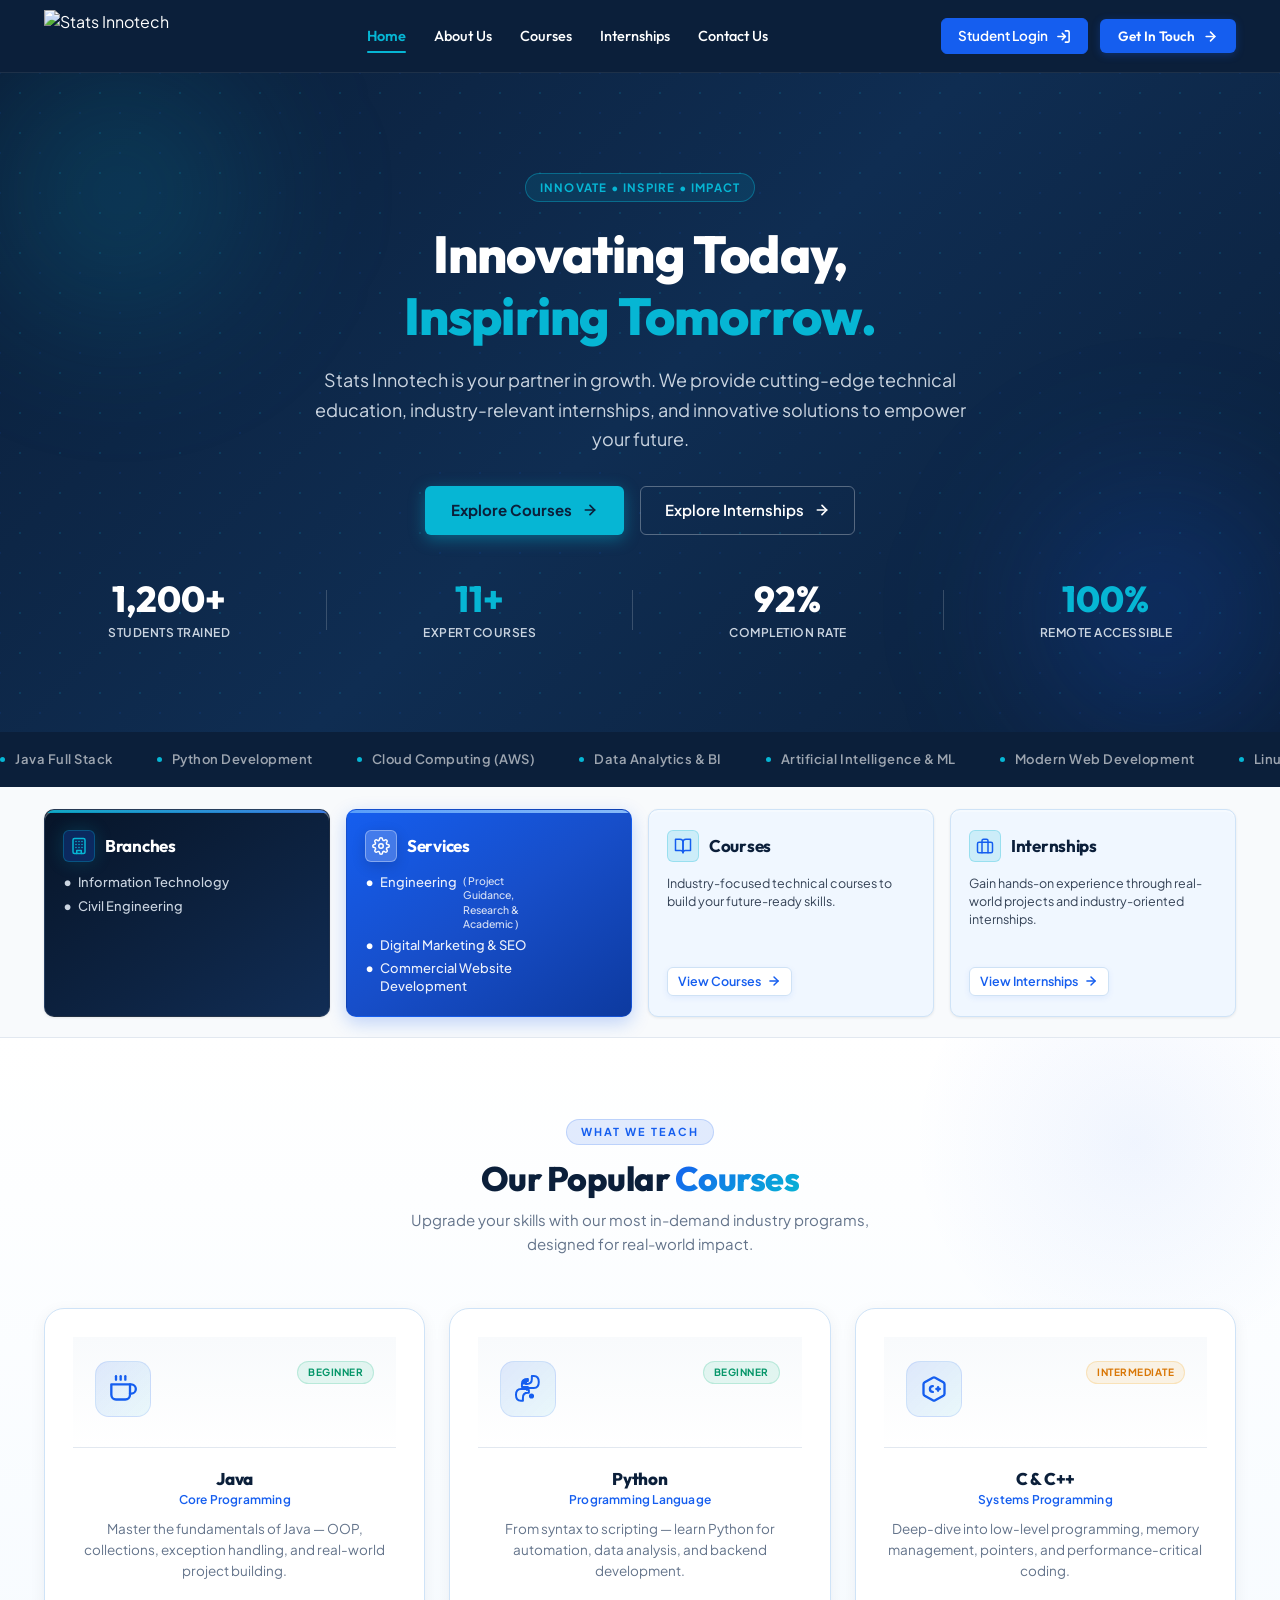
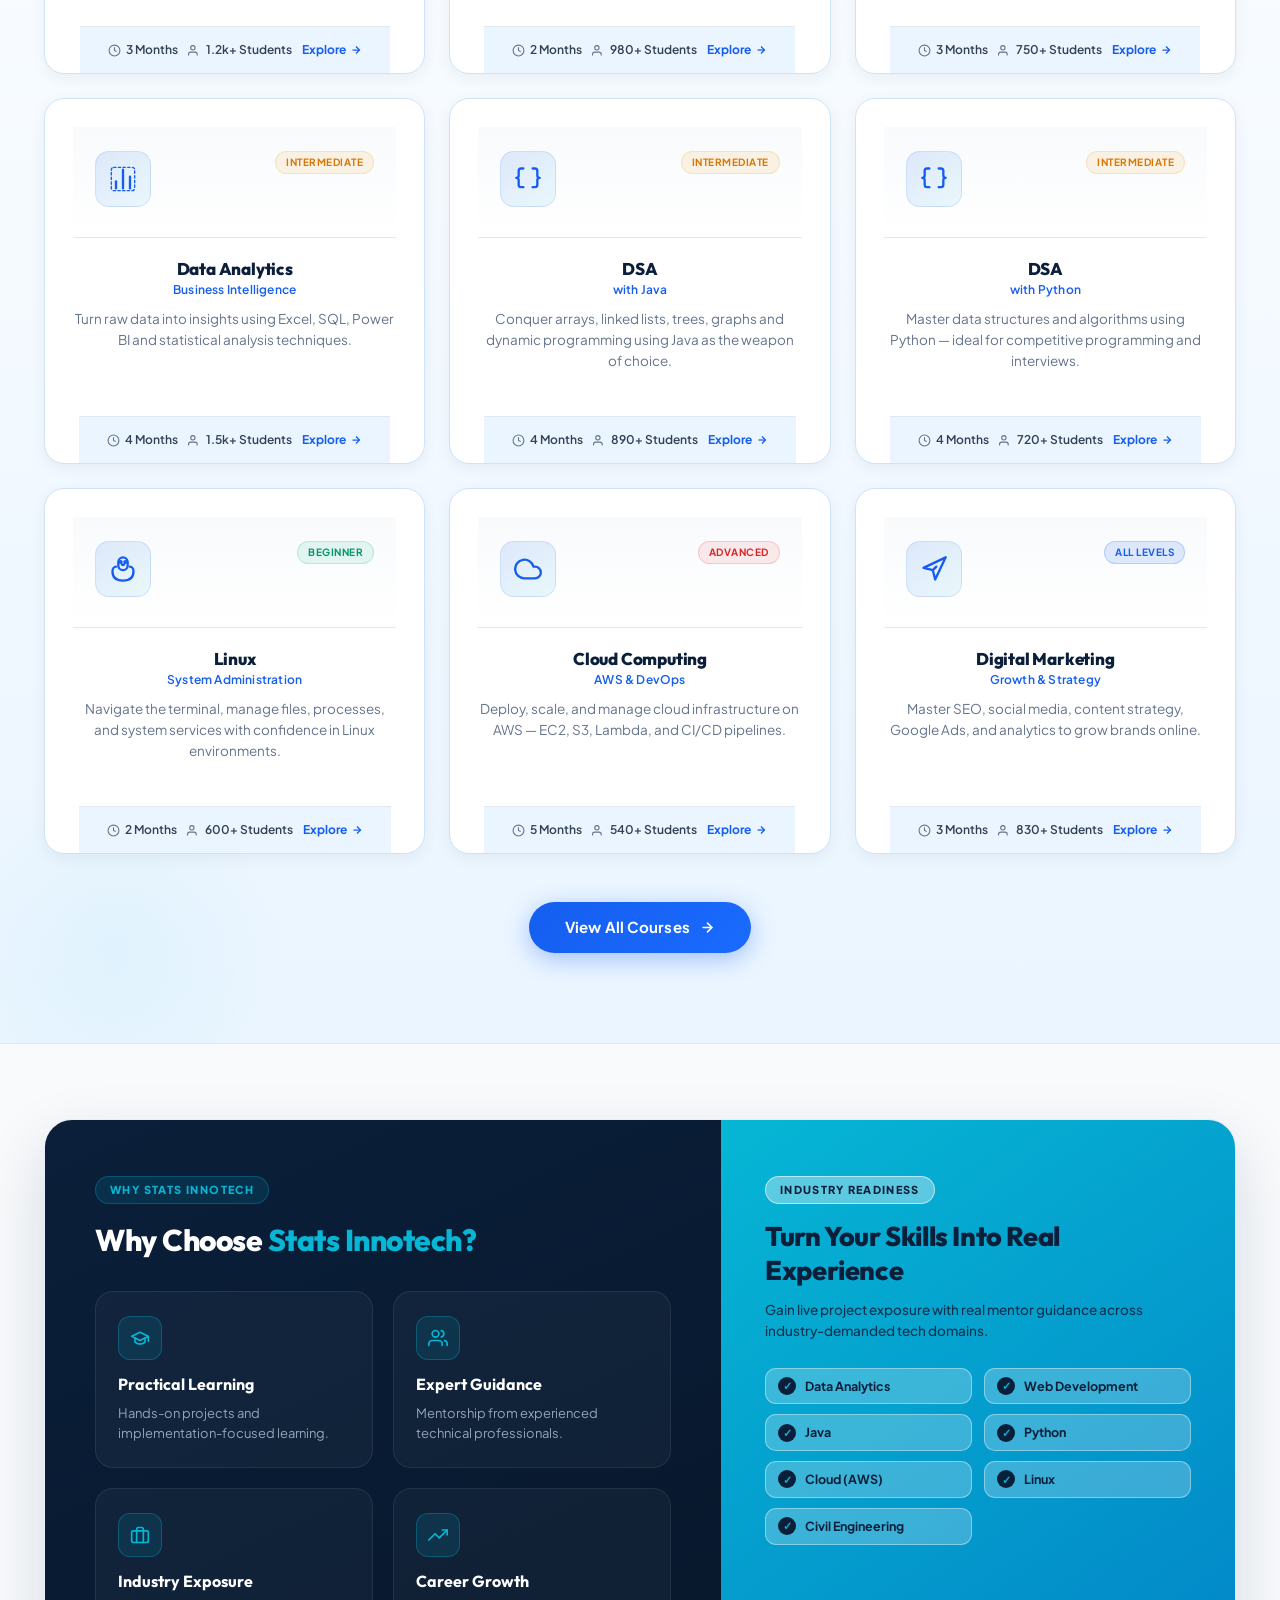
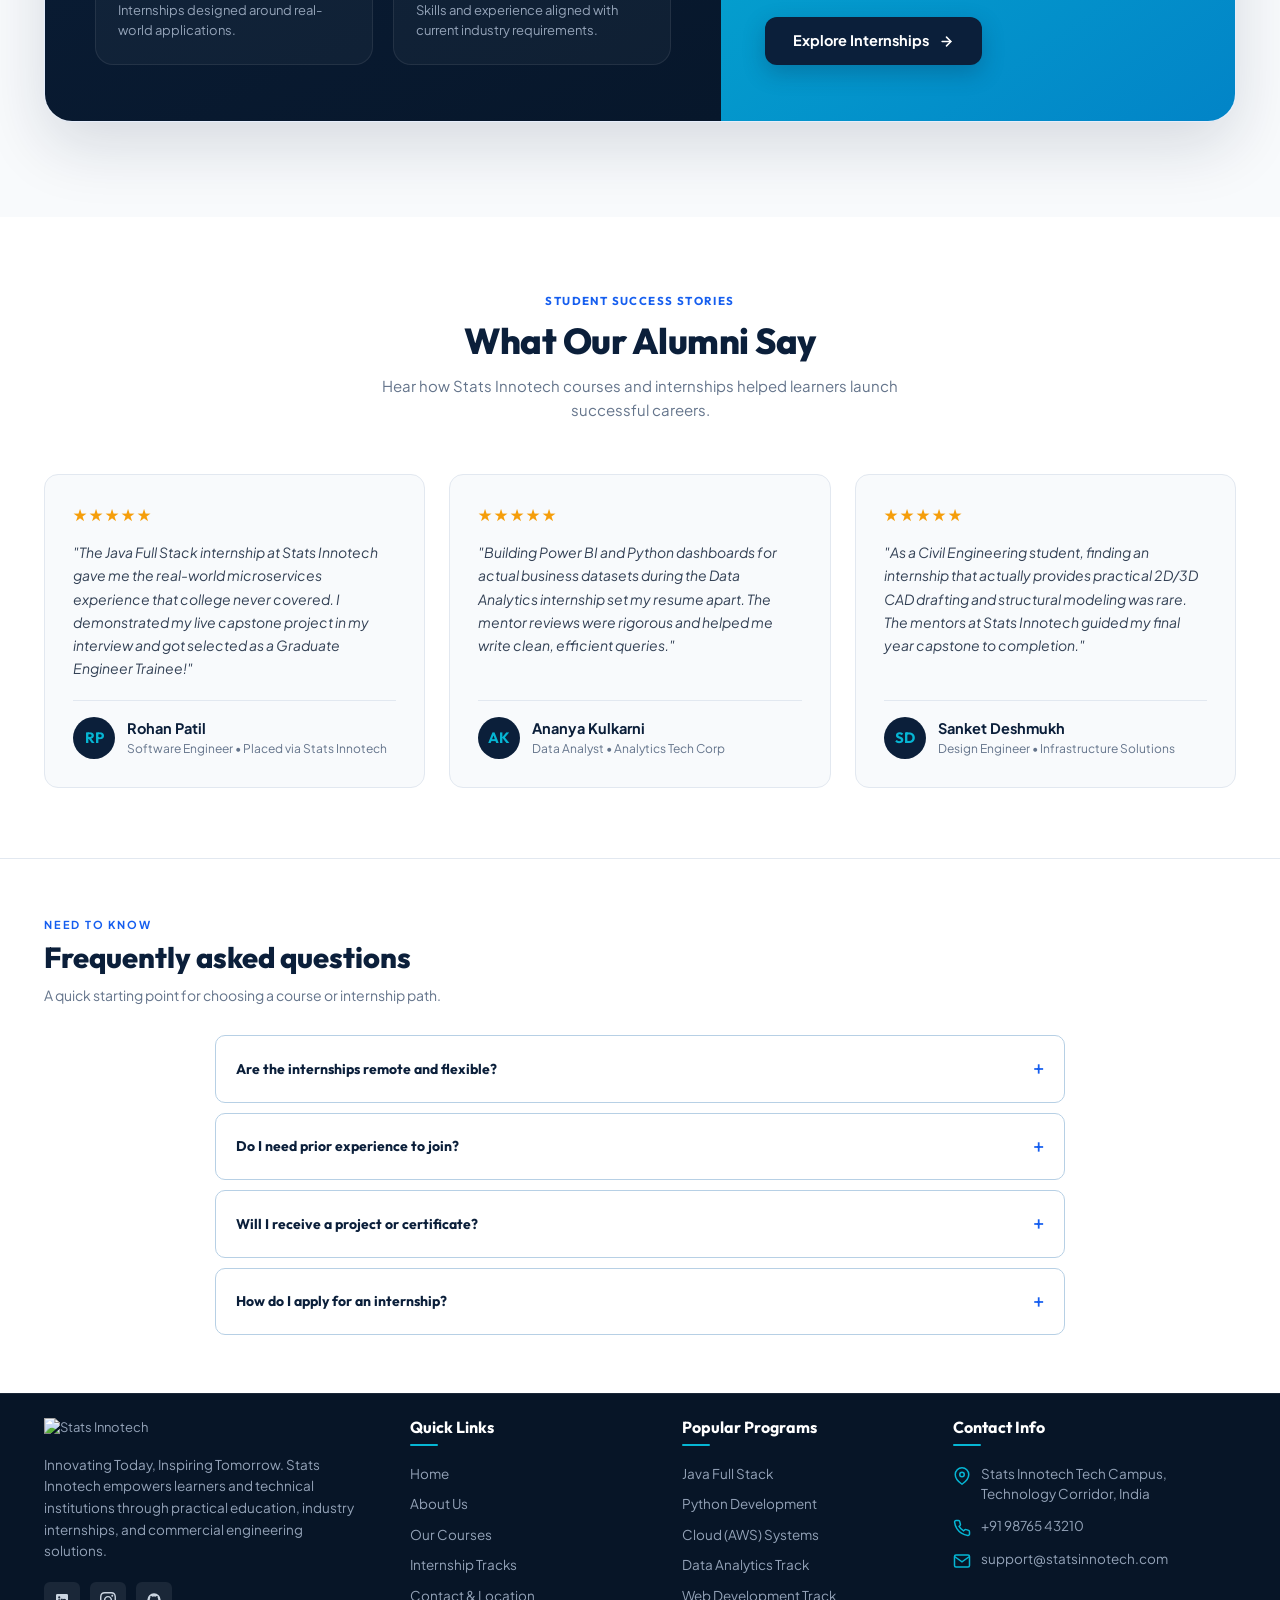
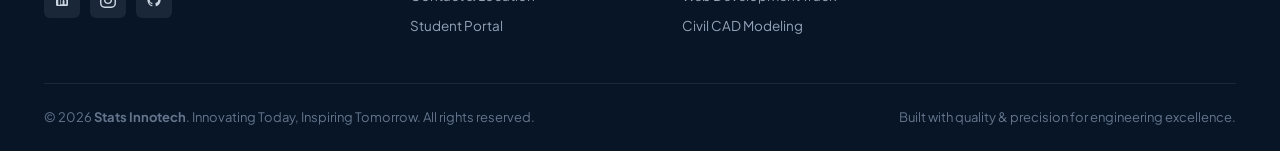
==== commit 7b2eb70b: "fix: wrap raw modal dialog and toast labels into HTML comments" ====
--- a/Index.html
+++ b/Index.html
@@ -170,7 +170,6 @@
       flex-shrink: 0;
     }
 
-    `
 
     /* Nav Links */
     .nav-menu {
@@ -1664,6 +1663,7 @@
           opacity: 0;
           transform: translateY(-8px);
         }
+
         to {
           opacity: 1;
           transform: translateY(0);
@@ -1738,6 +1738,7 @@
     }
 
     @media (max-width: 680px) {
+
       .courses-grid,
       .home-courses-grid {
         grid-template-columns: 1fr !important;
@@ -2697,9 +2698,11 @@
         margin-left: auto;
         margin-right: auto;
       }
+
       .hero-stat-divider {
         display: none;
       }
+
       .hero-stat-item {
         padding: 10px 4px;
         background: rgba(255, 255, 255, 0.04);
@@ -3657,7 +3660,7 @@
       </div>
     </footer>
 
-    MODAL DIALOG: GET IN TOUCH / CONTACT
+    <!-- MODAL DIALOG: GET IN TOUCH / CONTACT -->
 
     <div aria-hidden="true" class="modal-overlay" id="contactModal" role="dialog">
       <div class="modal-card">
@@ -3712,7 +3715,7 @@
       </div>
     </div>
 
-    MODAL DIALOG: COURSE DETAILS &amp; SYLLABUS
+    <!-- MODAL DIALOG: COURSE DETAILS & SYLLABUS -->
 
     <div aria-hidden="true" class="modal-overlay" id="courseModal" role="dialog">
       <div class="modal-card">
@@ -3726,7 +3729,7 @@
       </div>
     </div>
 
-    MODAL DIALOG: INTERNSHIP APPLICATION
+    <!-- MODAL DIALOG: INTERNSHIP APPLICATION -->
 
     <div aria-hidden="true" class="modal-overlay" id="internshipModal" role="dialog">
       <div class="modal-card">
@@ -3789,7 +3792,7 @@
         </div>
       </div>
     </div>
-    Toast Notification Feedback
+    <!-- Toast Notification Feedback -->
     <div class="toast-notification" id="toastNotification">
       <svg fill="none" height="20" stroke="#06B6D4" stroke-linecap="round" stroke-linejoin="round" stroke-width="2.5"
         viewbox="0 0 24 24" width="20">
